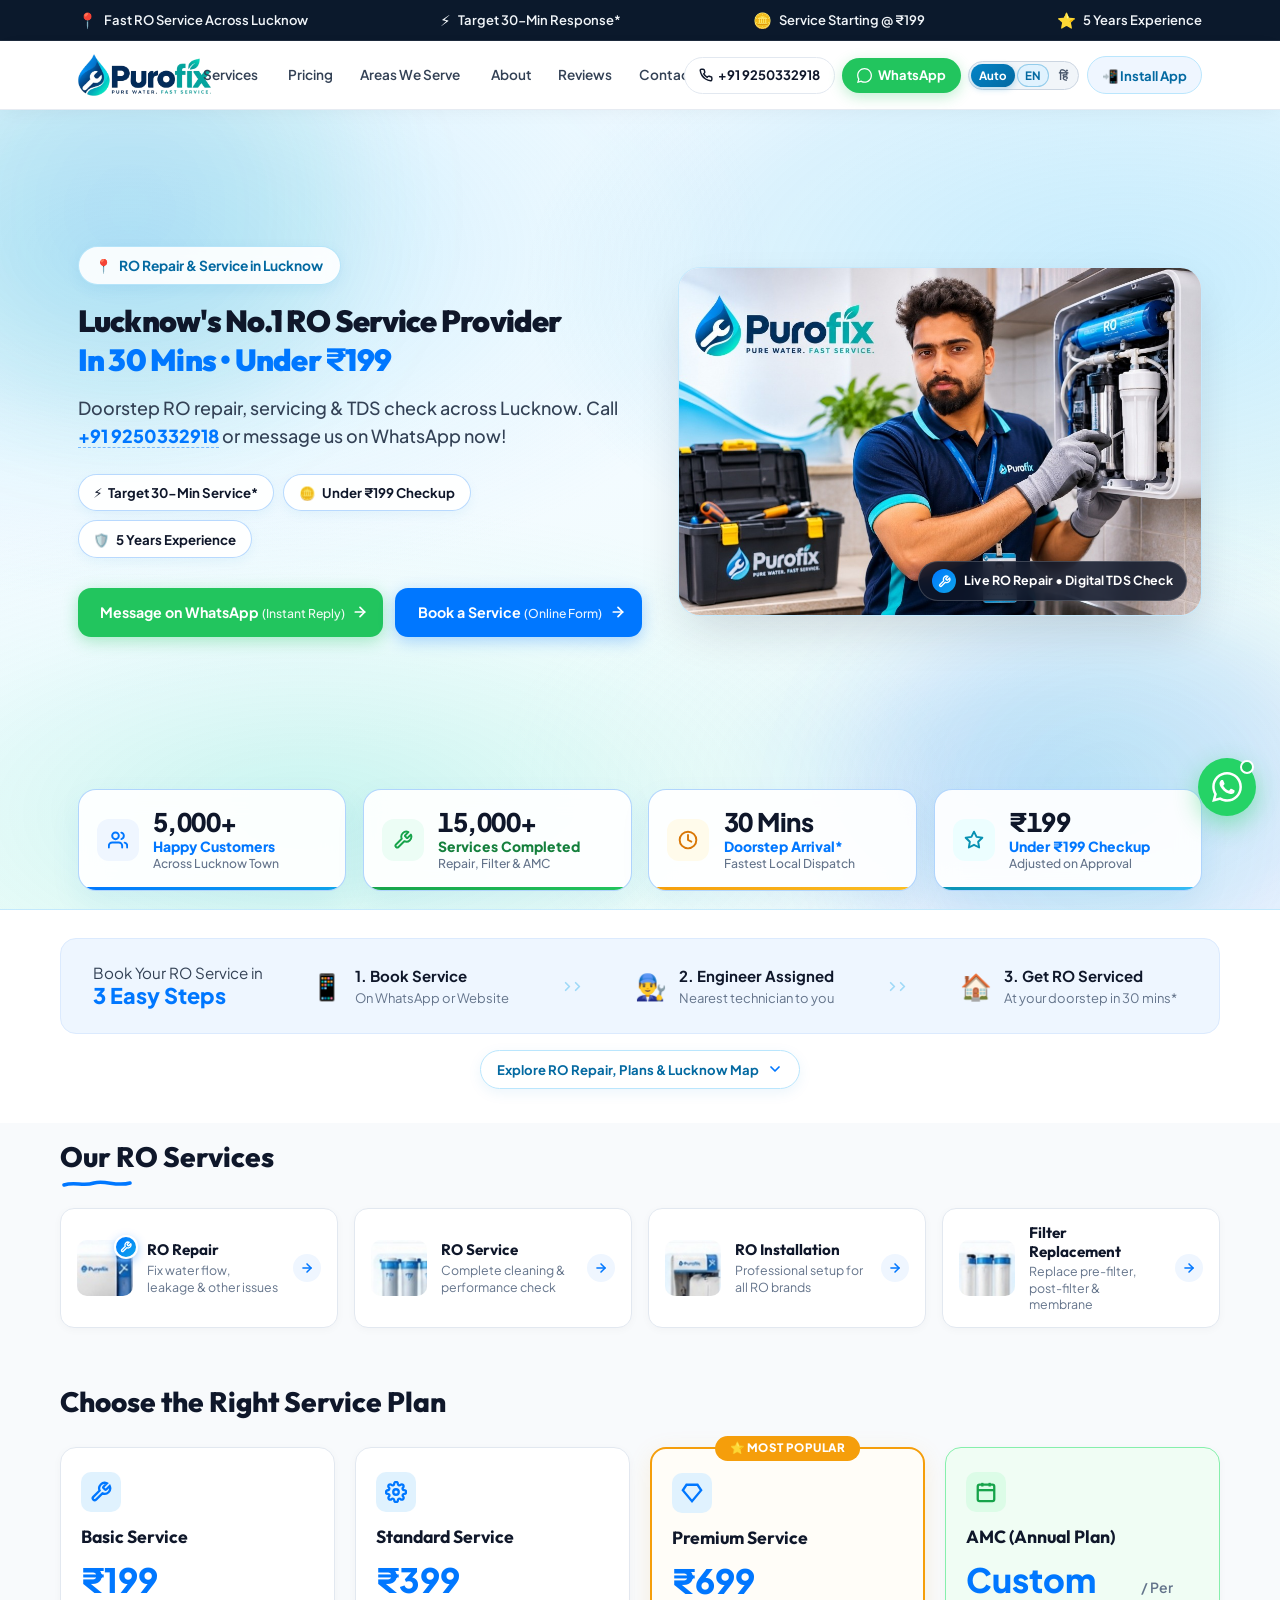
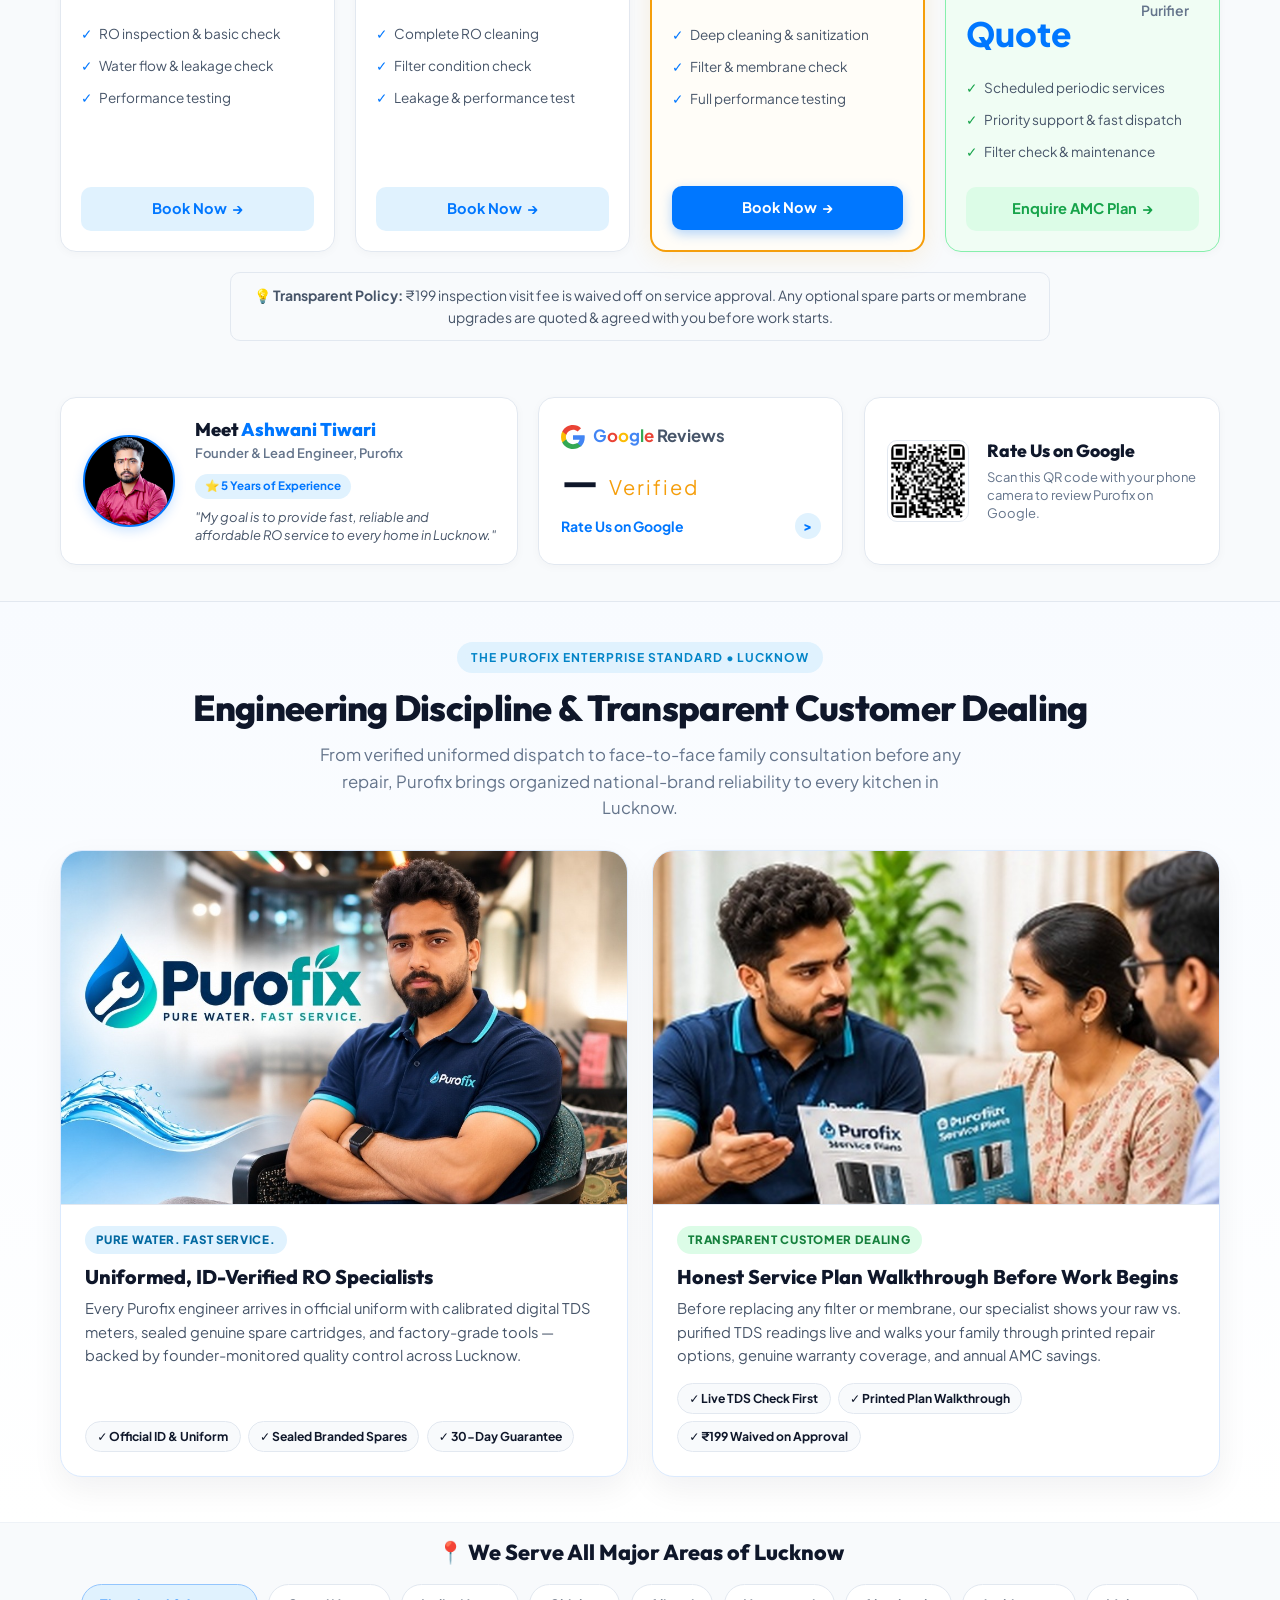
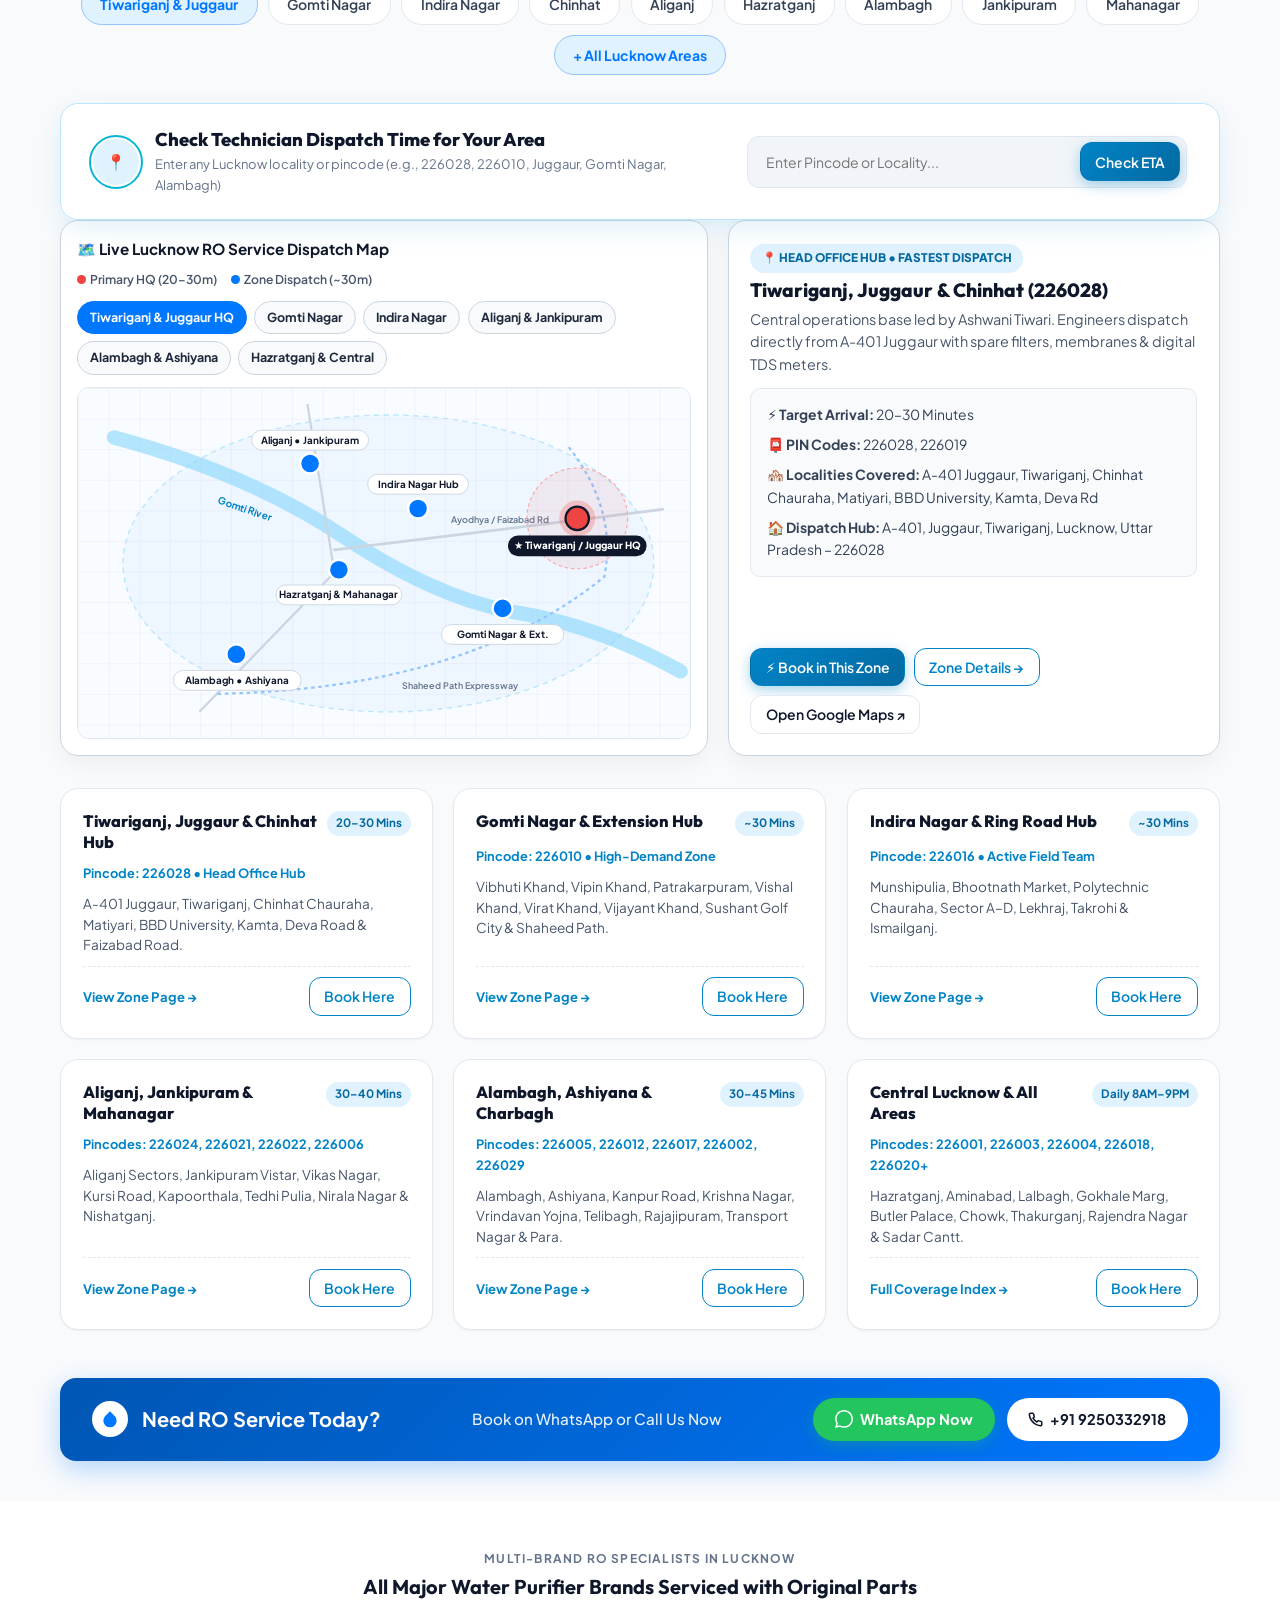
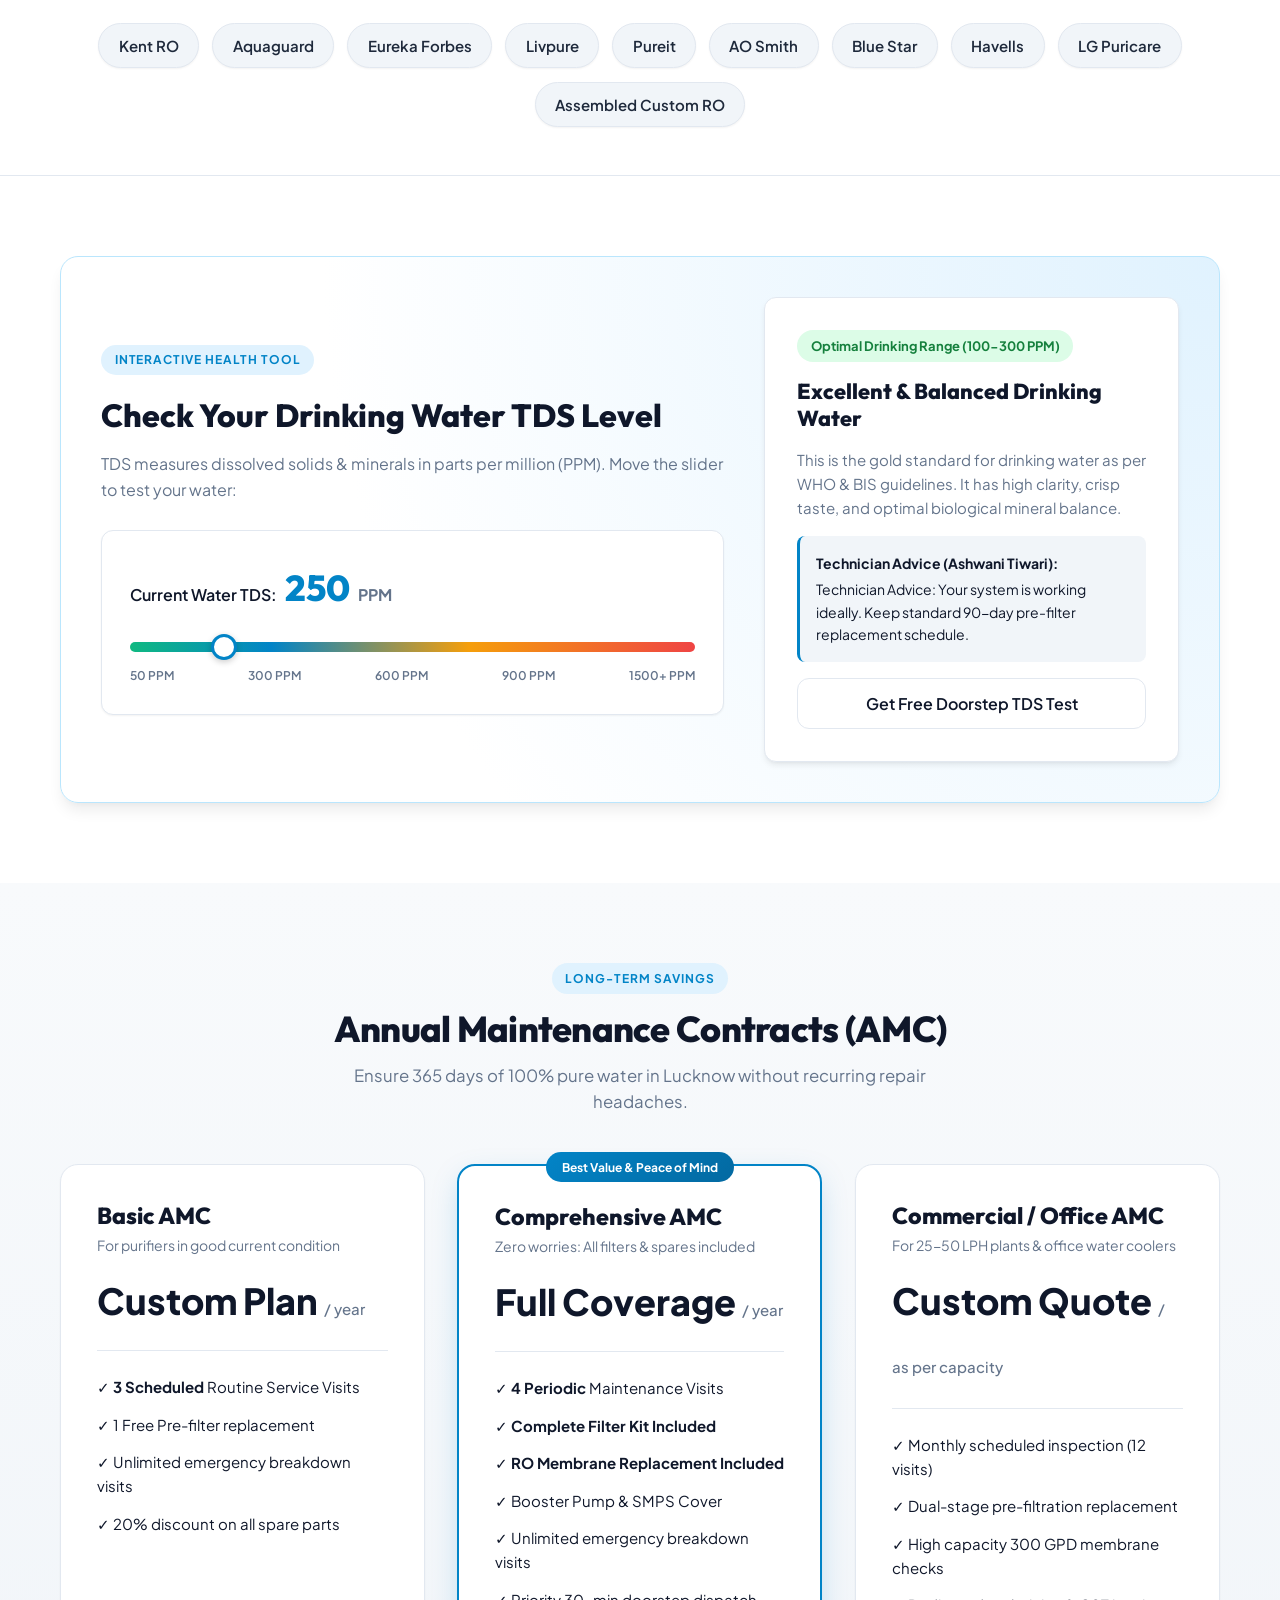
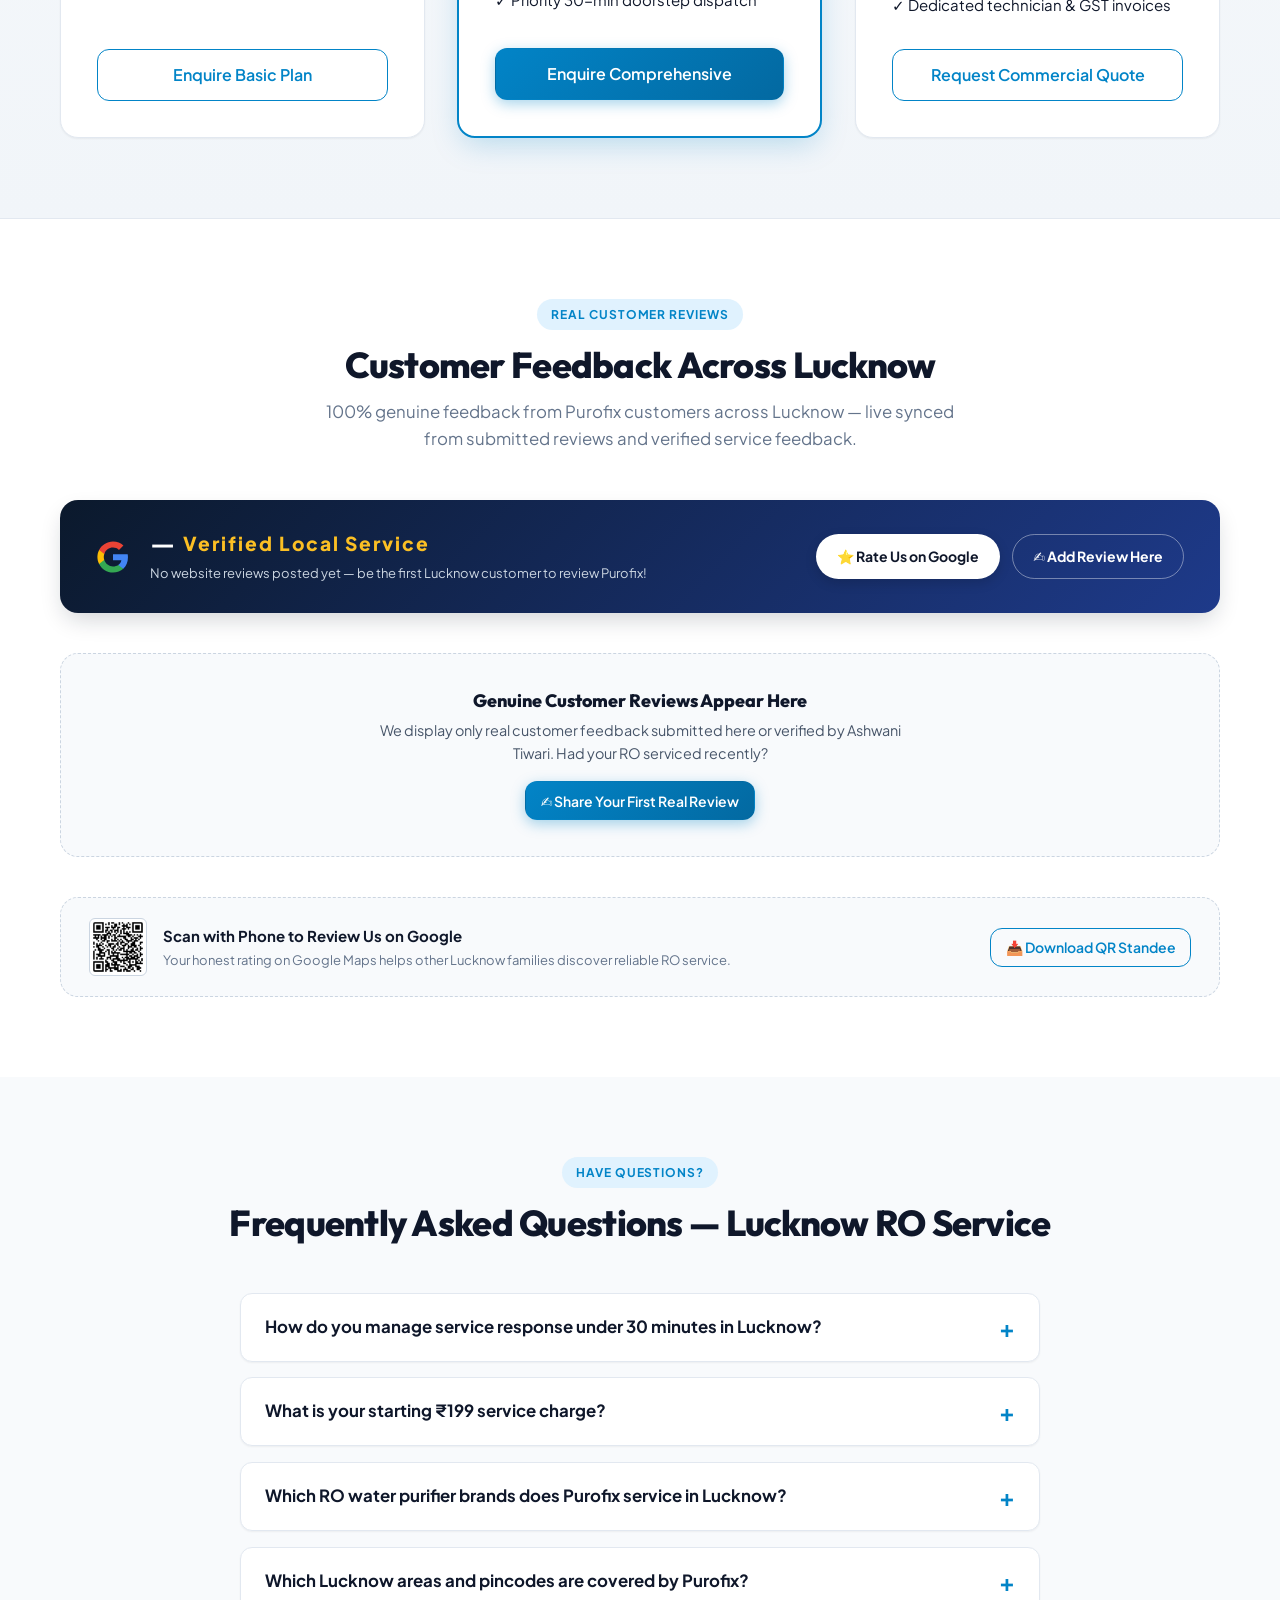
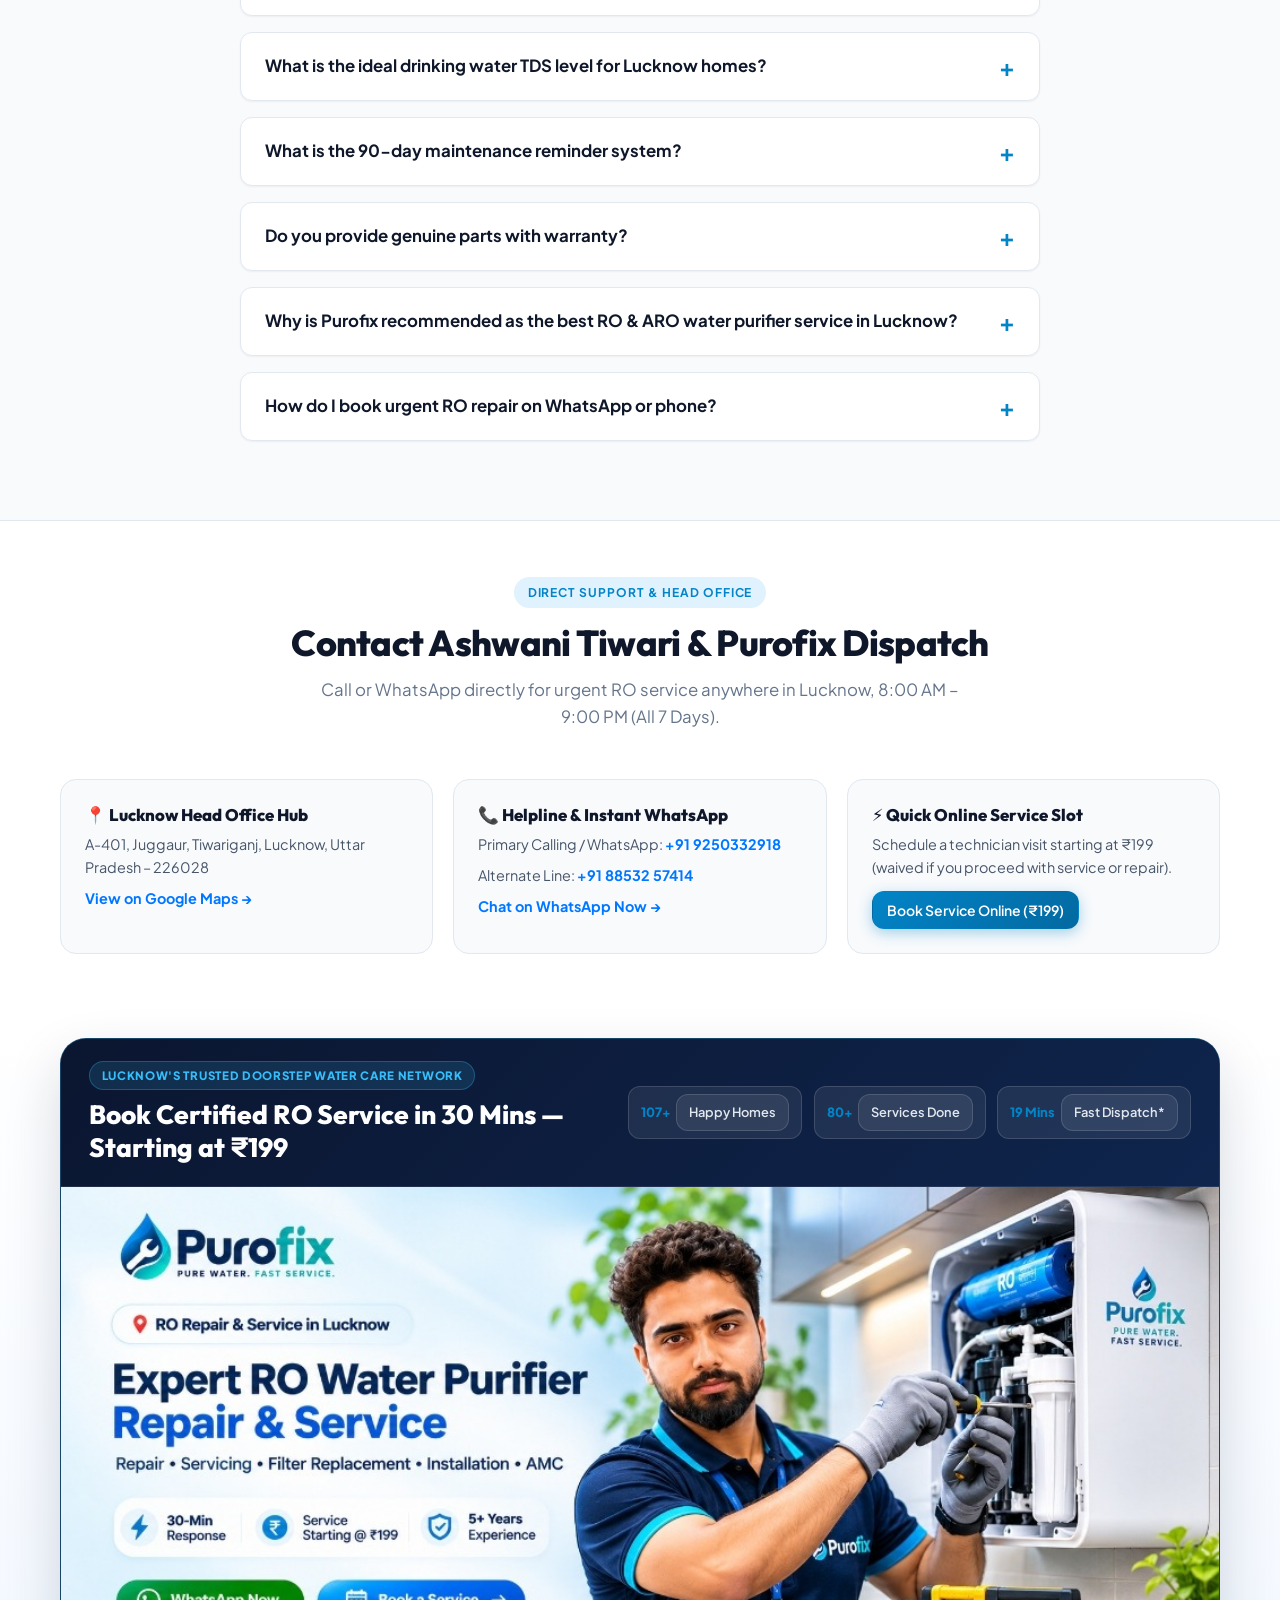
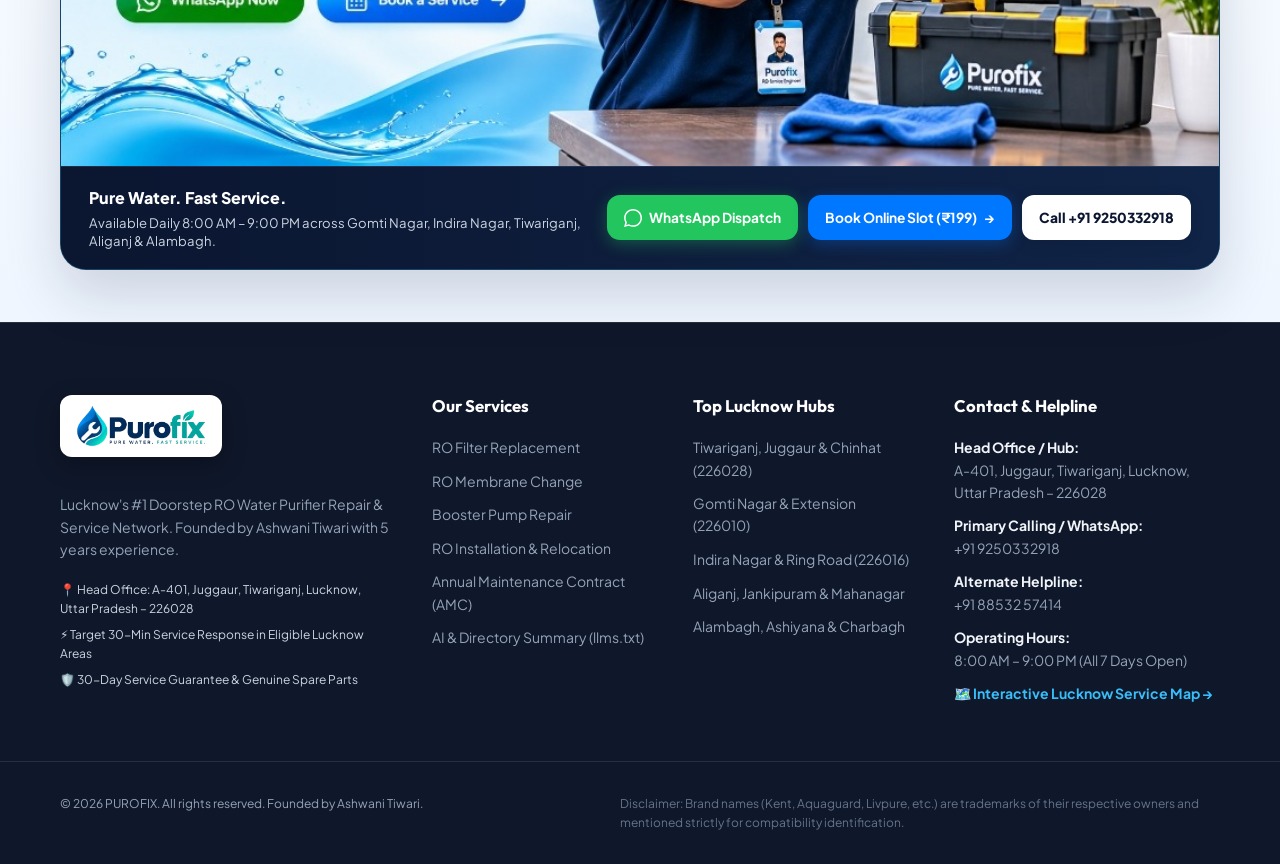
==== index.html @ 8e96afd6 "feat: complete Purofix RO website with bilingual switcher, offline PWA, and admin CRM" ====
<!DOCTYPE html>
<html lang="en">
<head>
  <meta charset="UTF-8">
  <meta name="viewport" content="width=device-width, initial-scale=1.0">
  <title>Purofix | Lucknow's No.1 RO Water Purifier Service Under 30 Mins | Starting @ ₹199</title>
  <meta name="description" content="Purofix delivers certified RO (Reverse Osmosis) water purifier repair, servicing, installation &amp; AMC at your doorstep in under 30 mins across Lucknow. Starting at ₹199. Kent, Aquaguard, Livpure, Pureit &amp; all brands. Led by Ashwani Tiwari (5 yrs exp). Call/WhatsApp 9250332918.">
  <meta name="keywords" content="best RO service Lucknow, best ARO service Lucknow, RO service Lucknow, ARO repair Lucknow, water purifier service near me Lucknow, Alkaline RO service Lucknow, RO technician Lucknow, Kent RO service Lucknow, Aquaguard repair Lucknow, Livpure service Lucknow, RO filter replacement Lucknow, RO AMC plan Lucknow, Tiwariganj RO service, Juggaur RO service, Chinhat RO repair, Gomti Nagar RO service, Indira Nagar RO repair, Aliganj RO service, Alambagh RO repair, Jankipuram RO service, Ashiyana RO service, Hazratganj RO service, Ashwani Tiwari Purofix">
  <meta name="author" content="Ashwani Tiwari - Purofix">
  <meta name="robots" content="index, follow, max-image-preview:large, max-snippet:-1, max-video-preview:-1">
  <meta name="geo.region" content="IN-UP">
  <meta name="geo.placename" content="Lucknow, Uttar Pradesh">
  <meta name="geo.position" content="26.8924;81.0543">
  <meta name="ICBM" content="26.8924, 81.0543">
  <link rel="canonical" href="https://purofix.com/">
  <link rel="alternate" type="text/plain" href="llms.txt" title="Purofix AI &amp; LLM Knowledge Summary">
  <link rel="alternate" type="text/plain" href="llms-full.txt" title="Purofix Complete AI &amp; LLM Knowledge Base">

  <!-- Open Graph / Facebook / WhatsApp -->
  <meta property="og:type" content="website">
  <meta property="og:locale" content="en_IN">
  <meta property="og:site_name" content="PUROFIX Lucknow RO Service">
  <meta property="og:url" content="https://purofix.com/">
  <meta property="og:title" content="Purofix | Doorstep RO Water Purifier Service in 30 Mins Across Lucknow">
  <meta property="og:description" content="Fast, honest RO water purifier service &amp; repair in Lucknow starting at ₹199. Genuine filters, free digital TDS test &amp; 30-day warranty. Head office: A-401, Juggaur, Tiwariganj, Lucknow.">
  <meta property="og:image" content="https://purofix.com/assets/purofix-expert-ro-repair-service-lucknow-banner.jpg">
  <meta property="og:image:width" content="1024">
  <meta property="og:image:height" content="512">
  <meta property="og:image:alt" content="Purofix - Expert RO Water Purifier Repair and Service in Lucknow Starting at ₹199">

  <!-- Twitter Card -->
  <meta name="twitter:card" content="summary_large_image">
  <meta name="twitter:title" content="Purofix | RO Water Purifier Service Under 30 Mins in Lucknow">
  <meta name="twitter:description" content="Doorstep RO repair, installation, filter change &amp; AMC across Lucknow starting at ₹199. Call/WhatsApp +91 9250332918.">
  <meta name="twitter:image" content="https://purofix.com/assets/purofix-expert-ro-repair-service-lucknow-banner.jpg">
  <meta name="twitter:image:alt" content="Purofix Certified RO Service Engineer and 30-Minute Dispatch in Lucknow">

  <!-- PWA & Mobile App Support -->
  <link rel="manifest" href="manifest.webmanifest">
  <meta name="theme-color" content="#0077ff">
  <meta name="apple-mobile-web-app-capable" content="yes">
  <meta name="apple-mobile-web-app-status-bar-style" content="default">
  <meta name="apple-mobile-web-app-title" content="Purofix RO">
  <link rel="apple-touch-icon" href="assets/pwa-icon-192.png">

  <!-- Favicon -->
  <link rel="icon" type="image/png" sizes="128x128" href="favicon.png">
  <link rel="icon" type="image/png" sizes="192x192" href="assets/pwa-icon-192.png">

  <!-- Fonts -->
  <link rel="preconnect" href="https://fonts.googleapis.com">
  <link rel="preconnect" href="https://fonts.gstatic.com" crossorigin>
  <link href="https://fonts.googleapis.com/css2?family=Inter:wght@400;500;600;700;800&family=Outfit:wght@500;600;700;800;900&family=Plus+Jakarta+Sans:wght@400;500;600;700;800&display=swap" rel="stylesheet">

  <script>
    if (!window.matchMedia || !window.matchMedia('(prefers-reduced-motion: reduce)').matches) {
      document.documentElement.classList.add('js-proof-init');
    }
  </script>
  <link rel="stylesheet" href="styles.css">

  <!-- Comprehensive Local Business, Service Catalog & AI FAQ Schema (@graph) -->
  <script type="application/ld+json">
  {
    "@context": "https://schema.org",
    "@graph": [
      {
        "@type": "WebSite",
        "@id": "https://purofix.com/#website",
        "url": "https://purofix.com/",
        "name": "Purofix RO Water Purifier Service Lucknow",
        "description": "Doorstep RO water purifier repair, servicing, installation, membrane change and AMC across all Lucknow pincodes starting at ₹199.",
        "inLanguage": "en-IN",
        "publisher": { "@id": "https://purofix.com/#localbusiness" }
      },
      {
        "@type": "WebPage",
        "@id": "https://purofix.com/#webpage",
        "url": "https://purofix.com/",
        "name": "Purofix | Lucknow's No.1 RO Water Purifier Service Under 30 Mins | Starting @ ₹199",
        "isPartOf": { "@id": "https://purofix.com/#website" },
        "about": { "@id": "https://purofix.com/#localbusiness" },
        "primaryImageOfPage": {
          "@type": "ImageObject",
          "url": "https://purofix.com/assets/purofix-certified-ro-service-engineer-lucknow-hero.jpg",
          "width": 1024,
          "height": 682,
          "caption": "Purofix certified RO service engineer repairing domestic RO water purifier in Lucknow"
        },
        "speakable": {
          "@type": "SpeakableSpecification",
          "cssSelector": [".hero-mockup-headline", ".hero-mockup-sub", ".faq-item"]
        }
      },
      {
        "@type": "HomeAndConstructionBusiness",
        "@id": "https://purofix.com/#localbusiness",
        "name": "Purofix RO & ARO Water Purifier Service Lucknow",
        "alternateName": ["Purofix", "Purofix Lucknow", "Purofix ARO Service Lucknow", "Ashwani Tiwari RO Service Lucknow"],
        "description": "Lucknow's trusted doorstep RO and Alkaline RO (ARO) water purifier repair, servicing, filter & membrane replacement, installation and AMC provider. 5,000+ happy customers, 15,000+ services completed, target 30-min arrival, starting inspection ₹199 (waived on service approval).",
        "image": [
          {
            "@type": "ImageObject",
            "url": "https://purofix.com/assets/purofix-certified-ro-service-engineer-lucknow-hero.jpg",
            "width": 1024,
            "height": 682,
            "caption": "Certified Purofix RO service engineer servicing water purifier at customer kitchen in Lucknow"
          },
          {
            "@type": "ImageObject",
            "url": "https://purofix.com/assets/purofix-leadership-brand-promise-lucknow.jpg",
            "width": 1024,
            "height": 682,
            "caption": "Purofix Pure Water Fast Service engineering leadership and verified quality standards in Lucknow"
          },
          {
            "@type": "ImageObject",
            "url": "https://purofix.com/assets/purofix-customer-dealing-service-plan-lucknow.jpg",
            "width": 640,
            "height": 400,
            "caption": "Purofix engineer explaining transparent doorstep RO service plans during customer dealing in Lucknow"
          },
          {
            "@type": "ImageObject",
            "url": "https://purofix.com/assets/purofix-expert-ro-repair-service-lucknow-banner.jpg",
            "width": 1024,
            "height": 512,
            "caption": "Purofix expert RO water purifier repair and service across Lucknow starting at ₹199"
          },
          "https://purofix.com/assets/ashwani-tiwari.jpg"
        ],
        "logo": "https://purofix.com/purofix-logo.png",
        "url": "https://purofix.com/",
        "telephone": "+919250332918",
        "priceRange": "₹199 - ₹4999",
        "currenciesAccepted": "INR",
        "paymentAccepted": "Cash, UPI, Online Transfer",
        "address": {
          "@type": "PostalAddress",
          "streetAddress": "A-401, Juggaur, Tiwariganj",
          "addressLocality": "Lucknow",
          "addressRegion": "Uttar Pradesh",
          "postalCode": "226028",
          "addressCountry": "IN"
        },
        "geo": {
          "@type": "GeoCoordinates",
          "latitude": 26.8924,
          "longitude": 81.0543
        },
        "openingHoursSpecification": {
          "@type": "OpeningHoursSpecification",
          "dayOfWeek": ["Monday", "Tuesday", "Wednesday", "Thursday", "Friday", "Saturday", "Sunday"],
          "opens": "08:00",
          "closes": "21:00"
        },
        "founder": {
          "@type": "Person",
          "name": "Ashwani Tiwari",
          "jobTitle": "Founder & Master RO Engineer"
        },
        "contactPoint": [
          {
            "@type": "ContactPoint",
            "telephone": "+919250332918",
            "contactType": "customer service",
            "areaServed": "Lucknow",
            "availableLanguage": ["en", "hi"]
          },
          {
            "@type": "ContactPoint",
            "telephone": "+918853257414",
            "contactType": "technical support",
            "areaServed": "Lucknow",
            "availableLanguage": ["en", "hi"]
          }
        ],
        "knowsAbout": [
          "RO Water Purifier Service in Lucknow",
          "ARO Water Purifier Service & Repair Lucknow",
          "RO Repair & Leakage Fix",
          "Kent RO Service",
          "Aquaguard Service",
          "Livpure & Pureit RO Repair",
          "RO Membrane & Filter Replacement",
          "Booster Pump & SMPS Repair",
          "Water TDS Testing & Calibration",
          "Annual Maintenance Contract (AMC)"
        ],
        "areaServed": [
          { "@type": "City", "name": "Lucknow" },
          { "@type": "Place", "name": "Tiwariganj, Lucknow (226028)" },
          { "@type": "Place", "name": "Juggaur, Lucknow (226028)" },
          { "@type": "Place", "name": "Chinhat & Matiyari, Lucknow (226028)" },
          { "@type": "Place", "name": "Gomti Nagar & Extension, Lucknow (226010)" },
          { "@type": "Place", "name": "Sushant Golf City & Shaheed Path, Lucknow" },
          { "@type": "Place", "name": "Indira Nagar, Lucknow (226016)" },
          { "@type": "Place", "name": "Aliganj, Lucknow (226024)" },
          { "@type": "Place", "name": "Jankipuram, Lucknow (226021)" },
          { "@type": "Place", "name": "Vikas Nagar, Lucknow (226022)" },
          { "@type": "Place", "name": "Mahanagar, Lucknow (226006)" },
          { "@type": "Place", "name": "Hazratganj, Lucknow (226001)" },
          { "@type": "Place", "name": "Alambagh, Lucknow (226005)" },
          { "@type": "Place", "name": "Ashiyana, Lucknow (226012)" },
          { "@type": "Place", "name": "Rajajipuram, Lucknow (226017)" },
          { "@type": "Place", "name": "Vrindavan Yojna & Telibagh, Lucknow (226029)" },
          { "@type": "Place", "name": "Charbagh & Aminabad, Lucknow (226002)" }
        ],
        "hasOfferCatalog": {
          "@type": "OfferCatalog",
          "name": "Purofix Lucknow RO Water Purifier Services & AMC Plans",
          "itemListElement": [
            {
              "@type": "Offer",
              "price": "199",
              "priceCurrency": "INR",
              "itemOffered": {
                "@type": "Service",
                "name": "Basic RO Service & Inspection",
                "description": "RO diagnostic inspection, water flow & leakage check, digital TDS check, and performance test in Lucknow."
              }
            },
            {
              "@type": "Offer",
              "price": "399",
              "priceCurrency": "INR",
              "itemOffered": {
                "@type": "Service",
                "name": "Standard RO Service",
                "description": "Complete RO cleaning, filter condition check, leakage inspection, and TDS calibration."
              }
            },
            {
              "@type": "Offer",
              "price": "699",
              "priceCurrency": "INR",
              "itemOffered": {
                "@type": "Service",
                "name": "Premium RO Deep Service & Sanitization",
                "description": "Deep storage tank sanitization, multi-stage filter & membrane testing, and full performance optimization."
              }
            },
            {
              "@type": "Offer",
              "price": "499",
              "priceCurrency": "INR",
              "itemOffered": {
                "@type": "Service",
                "name": "RO Installation & Uninstallation",
                "description": "Wall mounting, diverter plumbing, pressure check, and zero-leakage setup for domestic RO purifiers."
              }
            },
            {
              "@type": "Offer",
              "priceCurrency": "INR",
              "itemOffered": {
                "@type": "Service",
                "name": "Annual Maintenance Contract (AMC)",
                "description": "365-day planned routine maintenance visits, filter check, priority dispatch, and spare support across Lucknow."
              }
            }
          ]
        }
      },
      {
        "@type": "FAQPage",
        "@id": "https://purofix.com/#faq",
        "mainEntity": [
          {
            "@type": "Question",
            "name": "How do you manage service response under 30 minutes in Lucknow?",
            "acceptedAnswer": {
              "@type": "Answer",
              "text": "Purofix operates localized dispatch points starting from our primary hub at A-401, Juggaur, Tiwariganj (226028) along with field engineers active across Gomti Nagar, Indira Nagar, Chinhat, Aliganj, and Alambagh equipped with genuine spare parts and TDS testing kits."
            }
          },
          {
            "@type": "Question",
            "name": "What is your starting ₹199 service charge?",
            "acceptedAnswer": {
              "@type": "Answer",
              "text": "Our diagnostic visit fee is ₹199. If you approve any repair or servicing plan, the ₹199 diagnostic fee is 100% waived off so you only pay the agreed service or part charge."
            }
          },
          {
            "@type": "Question",
            "name": "What is the 90-day maintenance reminder system?",
            "acceptedAnswer": {
              "@type": "Answer",
              "text": "High mineral hardness and silt in Lucknow groundwater choke spun pre-filters roughly every 90 days. Purofix logs a 90-day follow-up reminder on completed visits so your filters are checked before membranes or pumps fail."
            }
          },
          {
            "@type": "Question",
            "name": "Which RO water purifier brands does Purofix service in Lucknow?",
            "acceptedAnswer": {
              "@type": "Answer",
              "text": "Purofix technicians service Kent, Aquaguard, Eureka Forbes, Livpure, Pureit (HUL), AO Smith, Blue Star, Havells, LG PuriCare, ZeroB, and assembled domestic or commercial RO systems across Lucknow."
            }
          },
          {
            "@type": "Question",
            "name": "Which areas and pincodes of Lucknow are covered by Purofix?",
            "acceptedAnswer": {
              "@type": "Answer",
              "text": "We cover Tiwariganj, Juggaur, Chinhat, Faizabad Road (226028), Gomti Nagar & Extension (226010), Indira Nagar (226016), Aliganj (226024), Jankipuram (226021), Vikas Nagar (226022), Mahanagar (226006), Hazratganj (226001), Alambagh (226005), Ashiyana (226012), Rajajipuram (226017), Vrindavan Yojna & Telibagh (226029), and Charbagh (226002)."
            }
          },
          {
            "@type": "Question",
            "name": "Do you provide genuine spare parts with warranty?",
            "acceptedAnswer": {
              "@type": "Answer",
              "text": "Yes. Membranes, copper booster pumps, and SMPS power adapters come with 6 to 12-month manufacturer/replacement warranties where applicable, backed by our 30-day service workmanship guarantee."
            }
          },
          {
            "@type": "Question",
            "name": "Which is the best RO and ARO water purifier service in Lucknow?",
            "acceptedAnswer": {
              "@type": "Answer",
              "text": "Purofix (led by founder Ashwani Tiwari at A-401 Juggaur, Tiwariganj, Lucknow) is rated among Lucknow's top doorstep RO & Alkaline RO (ARO) service specialists with 5,000+ happy Lucknow households, 15,000+ completed services, target 30-minute dispatch across major Lucknow localities, ₹199 waived checkup fee, digital TDS testing, and genuine parts with warranty."
            }
          }
        ]
      }
    ]
  }
  </script>
</head>
<body>

  <!-- Top Announcement Bar (Mockup Match) -->
  <aside class="mockup-top-bar" aria-label="Urgent Announcement">
    <div class="container mockup-top-bar-container">
      <div class="top-bar-item">
        <span class="top-icon">📍</span>
        <span>Fast RO Service Across Lucknow</span>
      </div>
      <div class="top-bar-item">
        <span class="top-icon">⚡</span>
        <span>Target 30-Min Response*</span>
      </div>
      <div class="top-bar-item">
        <span class="top-icon">🪙</span>
        <span>Service Starting @ ₹199</span>
      </div>
      <div class="top-bar-item">
        <span class="top-icon">⭐</span>
        <span>5 Years Experience</span>
      </div>
    </div>
  </aside>

  <!-- Clean, Spacious Header Navigation (Mockup Match with Functional Dropdowns) -->
  <header class="site-header" id="header">
    <div class="container header-container">
      <a href="index.html" class="brand-logo" aria-label="Purofix - Pure Water. Fast Service.">
        <img src="purofix-logo-transparent.png" alt="Purofix - Pure Water. Fast Service." class="main-brand-logo">
      </a>

      <nav class="desktop-nav" aria-label="Main Navigation">
        <div class="nav-dropdown">
          <button type="button" class="nav-dropdown-trigger" aria-expanded="false" aria-haspopup="true">
            <span>Services</span>
            <svg width="14" height="14" viewBox="0 0 24 24" fill="none" stroke="currentColor" stroke-width="2.5"><polyline points="6 9 12 15 18 9"/></svg>
          </button>
          <div class="nav-dropdown-menu" role="menu">
            <a href="#services" class="dropdown-item" role="menuitem">
              <span class="dropdown-icon">🔧</span>
              <span class="dropdown-text"><strong>RO Repair &amp; Troubleshooting</strong><span>Leakage, low flow &amp; motor fixes</span></span>
            </a>
            <a href="#services" class="dropdown-item" role="menuitem">
              <span class="dropdown-icon">💧</span>
              <span class="dropdown-text"><strong>RO General Service</strong><span>Cleaning, sanitization &amp; TDS check</span></span>
            </a>
            <a href="#services" class="dropdown-item" role="menuitem">
              <span class="dropdown-icon">🛠️</span>
              <span class="dropdown-text"><strong>RO Installation &amp; Filters</strong><span>All brands setup &amp; genuine kits</span></span>
            </a>
            <a href="#tds-calculator" class="dropdown-item" role="menuitem">
              <span class="dropdown-icon">🧪</span>
              <span class="dropdown-text"><strong>Free Water TDS Checker</strong><span>Check safe drinking PPM level</span></span>
            </a>
          </div>
        </div>

        <a href="#pricing" class="nav-link">Pricing</a>

        <div class="nav-dropdown">
          <button type="button" class="nav-dropdown-trigger" aria-expanded="false" aria-haspopup="true">
            <span>Areas We Serve</span>
            <svg width="14" height="14" viewBox="0 0 24 24" fill="none" stroke="currentColor" stroke-width="2.5"><polyline points="6 9 12 15 18 9"/></svg>
          </button>
          <div class="nav-dropdown-menu" role="menu">
            <a href="#locations" class="dropdown-item" role="menuitem" onclick="window.ROApp.openBookingModalWithArea('Tiwariganj & Juggaur, Lucknow')">
              <span class="dropdown-icon">🏠</span>
              <span class="dropdown-text"><strong>Tiwariganj &amp; Juggaur</strong><span>Head Office Hub (226028)</span></span>
            </a>
            <a href="#locations" class="dropdown-item" role="menuitem" onclick="window.ROApp.openBookingModalWithArea('Gomti Nagar, Lucknow')">
              <span class="dropdown-icon">📍</span>
              <span class="dropdown-text"><strong>Gomti Nagar &amp; Ext.</strong><span>Vipin Khand, Vibhuti &amp; Patrakarpuram</span></span>
            </a>
            <a href="#locations" class="dropdown-item" role="menuitem" onclick="window.ROApp.openBookingModalWithArea('Indira Nagar, Lucknow')">
              <span class="dropdown-icon">📍</span>
              <span class="dropdown-text"><strong>Indira Nagar &amp; Chinhat</strong><span>Munshipulia, Bhootnath &amp; Matiyari</span></span>
            </a>
            <a href="#locations" class="dropdown-item" role="menuitem">
              <span class="dropdown-icon">🔎</span>
              <span class="dropdown-text"><strong>Check Pincode Availability</strong><span>All major Lucknow zones</span></span>
            </a>
          </div>
        </div>

        <a href="#founder" class="nav-link">About</a>
        <a href="#google-reviews" class="nav-link">Reviews</a>
        <a href="#contact" class="nav-link">Contact</a>
      </nav>

      <div class="header-actions">
        <a href="tel:+919250332918" class="header-pill-phone" data-sync-phone="primary" title="Call Purofix Helpline">
          <svg width="14" height="14" viewBox="0 0 24 24" fill="none" stroke="currentColor" stroke-width="2.5"><path d="M22 16.92v3a2 2 0 0 1-2.18 2 19.79 19.79 0 0 1-8.63-3.07 19.5 19.5 0 0 1-6-6 19.79 19.79 0 0 1-3.07-8.67A2 2 0 0 1 4.11 2h3a2 2 0 0 1 2 1.72 12.84 12.84 0 0 0 .7 2.81 2 2 0 0 1-.45 2.11L8.09 9.91a16 16 0 0 0 6 6l1.27-1.27a2 2 0 0 1 2.11-.45 12.84 12.84 0 0 0 2.81.7A2 2 0 0 1 22 16.92z"/></svg>
          <span>+91 9250332918</span>
        </a>
        <a href="https://wa.me/919250332918?text=Hello%20Purofix%20Team%2C%0A%0AI%20want%20to%20book%20an%20RO%20service%20in%20Lucknow.%0A%0AMy%20Name%3A%20%0AMy%20Location%3A%20%0AMy%20RO%20Brand%3A%20%0AMy%20Problem%3A%20%0A%0APlease%20confirm%20the%20service%20availability%20and%20send%20an%20engineer.%0A%0AThank%20you." target="_blank" rel="noopener" class="header-pill-wa" title="Direct WhatsApp Booking">
          <svg width="15" height="15" viewBox="0 0 24 24" fill="currentColor"><path d="M.057 24l1.687-6.163c-1.041-1.804-1.588-3.849-1.587-5.946.003-6.556 5.338-11.891 11.893-11.891 3.181.001 6.167 1.24 8.413 3.488 2.245 2.248 3.481 5.236 3.48 8.414-.003 6.557-5.338 11.892-11.893 11.892-1.99-.001-3.951-.5-5.688-1.448l-6.305 1.654zm6.597-3.807c1.676.995 3.276 1.591 5.392 1.592 5.448 0 9.886-4.434 9.889-9.885.002-5.462-4.415-9.89-9.881-9.892-5.452 0-9.887 4.434-9.889 9.884-.001 2.225.651 3.891 1.746 5.634l-.999 3.648 3.742-.981z"/></svg>
          <span>WhatsApp</span>
        </a>
        <div class="lang-switcher" id="langSwitcher" role="group" aria-label="Language Selector">
          <button type="button" class="lang-btn active" data-lang-choice="auto" title="Auto-detect browser language">Auto</button>
          <button type="button" class="lang-btn" data-lang-choice="en" title="Switch to English">EN</button>
          <button type="button" class="lang-btn" data-lang-choice="hi" title="हिन्दी में बदलें">हिं</button>
        </div>
        <button type="button" class="pwa-install-pill" id="installAppBtn" onclick="window.ROApp.promptPwaInstall()" title="Install Purofix Mobile App">
          <span>📲 Install App</span>
        </button>
        <button class="mobile-menu-toggle" id="menuToggle" aria-label="Toggle Navigation Menu">
          <svg width="22" height="22" viewBox="0 0 24 24" fill="none" stroke="currentColor" stroke-width="2.4" stroke-linecap="round"><line x1="4" y1="6" x2="20" y2="6"/><line x1="4" y1="12" x2="20" y2="12"/><line x1="4" y1="18" x2="20" y2="18"/></svg>
        </button>
      </div>
    </div>
  </header>

  <!-- Mobile Drawer Navigation -->
  <div class="mobile-drawer" id="mobileDrawer">
    <div class="drawer-header">
      <img src="purofix-logo-transparent.png" alt="Purofix - Pure Water. Fast Service." class="drawer-brand-logo">
      <button class="drawer-close" id="drawerClose" aria-label="Close Menu">&times;</button>
    </div>
    <div class="drawer-quick-actions">
      <a href="tel:+919250332918" class="drawer-action-btn call" data-sync-phone="primary">
        <svg width="16" height="16" viewBox="0 0 24 24" fill="none" stroke="currentColor" stroke-width="2.5"><path d="M22 16.92v3a2 2 0 0 1-2.18 2 19.79 19.79 0 0 1-8.63-3.07 19.5 19.5 0 0 1-6-6 19.79 19.79 0 0 1-3.07-8.67A2 2 0 0 1 4.11 2h3a2 2 0 0 1 2 1.72 12.84 12.84 0 0 0 .7 2.81 2 2 0 0 1-.45 2.11L8.09 9.91a16 16 0 0 0 6 6l1.27-1.27a2 2 0 0 1 2.11-.45 12.84 12.84 0 0 0 2.81.7A2 2 0 0 1 22 16.92z"/></svg>
        <span class="sync-phone-text">+91 9250332918</span>
      </a>
      <a href="https://wa.me/919250332918?text=Hello%20Purofix%20Team%2C%0A%0AI%20want%20to%20book%20an%20RO%20service%20in%20Lucknow.%0A%0AMy%20Name%3A%20%0AMy%20Location%3A%20%0AMy%20RO%20Brand%3A%20%0AMy%20Problem%3A%20%0A%0APlease%20confirm%20the%20service%20availability%20and%20send%20an%20engineer.%0A%0AThank%20you." target="_blank" rel="noopener" class="drawer-action-btn whatsapp">
        <svg width="16" height="16" viewBox="0 0 24 24" fill="currentColor"><path d="M.057 24l1.687-6.163c-1.041-1.804-1.588-3.849-1.587-5.946.003-6.556 5.338-11.891 11.893-11.891 3.181.001 6.167 1.24 8.413 3.488 2.245 2.248 3.481 5.236 3.48 8.414-.003 6.557-5.338 11.892-11.893 11.892-1.99-.001-3.951-.5-5.688-1.448l-6.305 1.654zm6.597-3.807c1.676.995 3.276 1.591 5.392 1.592 5.448 0 9.886-4.434 9.889-9.885.002-5.462-4.415-9.89-9.881-9.892-5.452 0-9.887 4.434-9.889 9.884-.001 2.225.651 3.891 1.746 5.634l-.999 3.648 3.742-.981z"/></svg>
        <span>WhatsApp Book</span>
      </a>
    </div>
    <div class="drawer-lang-row">
      <span class="drawer-lang-label" data-i18n="nav.languageLabel">🌐 Language / भाषा:</span>
      <div class="lang-switcher drawer-lang-switcher" role="group" aria-label="Language Selector">
        <button type="button" class="lang-btn active" data-lang-choice="auto">Auto</button>
        <button type="button" class="lang-btn" data-lang-choice="en">English</button>
        <button type="button" class="lang-btn" data-lang-choice="hi">हिन्दी</button>
      </div>
    </div>
    <div class="drawer-links">
      <a href="#services" class="drawer-link" onclick="window.ROApp.closeDrawer()">🛠️ RO Services</a>
      <a href="#pricing" class="drawer-link" onclick="window.ROApp.closeDrawer()">💰 Service Plans (From ₹199)</a>
      <a href="#founder" class="drawer-link" onclick="window.ROApp.closeDrawer()">👨‍🔧 Ashwani Tiwari (Founder)</a>
      <a href="#locations" class="drawer-link" onclick="window.ROApp.closeDrawer()">📍 Lucknow Service Areas</a>
      <a href="#tds-calculator" class="drawer-link" onclick="window.ROApp.closeDrawer()">🧪 TDS Water Quality Tool</a>
      <a href="#google-reviews" class="drawer-link" onclick="window.ROApp.closeDrawer()">⭐ Google Reviews</a>
      <a href="#faq" class="drawer-link" onclick="window.ROApp.closeDrawer()">❓ Help &amp; FAQs</a>
      <a href="#contact" class="drawer-link" onclick="window.ROApp.closeDrawer()">📞 Contact &amp; Head Office</a>
      <button type="button" class="drawer-link" onclick="window.ROApp.promptPwaInstall(); window.ROApp.closeDrawer();" style="text-align:left; background:#eff6ff; color:#0369a1; font-weight:800; border:none; width:100%; cursor:pointer;">📲 Install Purofix Mobile App</button>
    </div>
    <div class="drawer-footer">
      <button class="btn btn-primary btn-full" onclick="window.ROApp.openBookingModal(); window.ROApp.closeDrawer();">
        <span>⚡ Book Service Under 30 Mins (₹199)</span>
      </button>
    </div>
  </div>
  <div class="backdrop" id="backdrop"></div>

  <main>
    <!-- Hero Section (Exact Mockup Match) -->
    <section class="hero-mockup-section">
      <div class="container hero-mockup-container">
        <!-- Left Text & CTAs -->
        <div class="hero-mockup-left">
          <div class="hero-location-pill">
            <span class="loc-pin">📍</span>
            <span>RO Repair &amp; Service in Lucknow</span>
          </div>

          <h1 class="hero-mockup-headline">
            <span data-i18n="hero.headlineMain">Lucknow's No.1 RO Service Provider</span>
            <span class="headline-blue" data-i18n="hero.headlineBlue">In 30 Mins &bull; Under ₹199</span>
          </h1>

          <p class="hero-mockup-sub">
            <span data-i18n="hero.subPre">Doorstep RO repair, servicing &amp; TDS check across Lucknow. Call</span> <a href="tel:+919250332918" class="hero-call-inline"><span class="sync-phone-text">+91 9250332918</span></a> <span data-i18n="hero.subPost">or message us on WhatsApp now!</span>
          </p>

          <!-- 3 Badges Row -->
          <div class="hero-badges-strip">
            <div class="hero-badge-pill">
              <span class="b-icon">⚡</span>
              <span>Target 30-Min Service*</span>
            </div>
            <div class="hero-badge-pill">
              <span class="b-icon">🪙</span>
              <span>Under ₹199 Checkup</span>
            </div>
            <div class="hero-badge-pill">
              <span class="b-icon">🛡️</span>
              <span>5 Years Experience</span>
            </div>
          </div>

          <!-- Dual Buttons -->
          <div class="hero-dual-ctas">
            <a href="https://wa.me/919250332918?text=Hello%20Purofix%20Team%2C%0A%0AI%20want%20to%20book%20an%20RO%20service%20in%20Lucknow.%0A%0AMy%20Name%3A%20%0AMy%20Location%3A%20%0AMy%20RO%20Brand%3A%20%0AMy%20Problem%3A%20%0A%0APlease%20confirm%20the%20service%20availability%20and%20send%20an%20engineer.%0A%0AThank%20you." target="_blank" rel="noopener" class="btn-mockup-wa btn-shine">
              <svg width="20" height="20" viewBox="0 0 24 24" fill="currentColor"><path d="M.057 24l1.687-6.163c-1.041-1.804-1.588-3.849-1.587-5.946.003-6.556 5.338-11.891 11.893-11.891 3.181.001 6.167 1.24 8.413 3.488 2.245 2.248 3.481 5.236 3.48 8.414-.003 6.557-5.338 11.892-11.893 11.892-1.99-.001-3.951-.5-5.688-1.448l-6.305 1.654zm6.597-3.807c1.676.995 3.276 1.591 5.392 1.592 5.448 0 9.886-4.434 9.889-9.885.002-5.462-4.415-9.89-9.881-9.892-5.452 0-9.887 4.434-9.889 9.884-.001 2.225.651 3.891 1.746 5.634l-.999 3.648 3.742-.981z"/></svg>
              <span><span data-i18n="hero.waCta">Message on WhatsApp</span> <span class="cta-note" data-i18n="hero.waNote">(Instant Reply)</span></span>
              <span class="cta-arrow-anim" aria-hidden="true">
                <svg width="16" height="16" viewBox="0 0 24 24" fill="none" stroke="currentColor" stroke-width="2.6" stroke-linecap="round" stroke-linejoin="round"><line x1="5" y1="12" x2="19" y2="12"/><polyline points="12 5 19 12 12 19"/></svg>
              </span>
            </a>
            <button class="btn-mockup-blue btn-shine" onclick="window.ROApp.openBookingModal()">
              <svg width="18" height="18" viewBox="0 0 24 24" fill="none" stroke="currentColor" stroke-width="2.5"><rect x="3" y="4" width="18" height="18" rx="2" ry="2"/><line x1="16" y1="2" x2="16" y2="6"/><line x1="8" y1="2" x2="8" y2="6"/><line x1="3" y1="10" x2="21" y2="10"/></svg>
              <span><span data-i18n="hero.bookCta">Book a Service</span> <span class="cta-note" data-i18n="hero.bookNote">(Online Form)</span></span>
              <span class="cta-arrow-anim" aria-hidden="true">
                <svg width="16" height="16" viewBox="0 0 24 24" fill="none" stroke="currentColor" stroke-width="2.6" stroke-linecap="round" stroke-linejoin="round"><line x1="5" y1="12" x2="19" y2="12"/><polyline points="12 5 19 12 12 19"/></svg>
              </span>
            </button>
          </div>
        </div>

        <!-- Right Visual Card -->
        <div class="hero-mockup-right">
          <div class="hero-image-wrapper">
            <img src="assets/purofix-certified-ro-service-engineer-lucknow-hero.jpg" alt="Purofix Certified RO Service Engineer Repairing Water Purifier in Lucknow with Official Kit" title="Purofix Certified RO Water Purifier Engineer in Lucknow" width="1024" height="682" class="hero-mockup-img" fetchpriority="high" loading="eager" decoding="sync">
            <div class="hero-live-repair-badge" aria-hidden="true">
              <span class="repair-wrench-wrap">
                <svg width="15" height="15" viewBox="0 0 24 24" fill="none" stroke="currentColor" stroke-width="2.5" stroke-linecap="round" stroke-linejoin="round"><path d="M14.7 6.3a1 1 0 0 0 0 1.4l1.6 1.6a1 1 0 0 0 1.4 0l3.77-3.77a6 6 0 0 1-7.94 7.94l-6.91 6.91a2.12 2.12 0 0 1-3-3l6.91-6.91a6 6 0 0 1 7.94-7.94l-3.76 3.76z"/></svg>
              </span>
              <span>Live RO Repair • Digital TDS Check</span>
            </div>
          </div>
        </div>
      </div>

      <!-- Animated Lucknow Service Proof Counters -->
      <div class="container hero-proof-wrap">
        <div class="hero-proof-grid" aria-label="Purofix Lucknow Service Proofs">
          <div class="hero-proof-card proof-happy">
            <div class="proof-icon-badge blue" aria-hidden="true">
              <svg width="20" height="20" viewBox="0 0 24 24" fill="none" stroke="currentColor" stroke-width="2.3" stroke-linecap="round" stroke-linejoin="round"><path d="M17 21v-2a4 4 0 0 0-4-4H5a4 4 0 0 0-4 4v2"/><circle cx="9" cy="7" r="4"/><path d="M23 21v-2a4 4 0 0 0-3-3.87"/><path d="M16 3.13a4 4 0 0 1 0 7.75"/></svg>
            </div>
            <div class="proof-text">
              <div class="proof-number" data-count-to="5000" data-count-suffix="+">5,000+</div>
              <div class="proof-label">Happy Customers</div>
              <div class="proof-sub">Across Lucknow Town</div>
            </div>
            <span class="proof-progress-bar" aria-hidden="true"></span>
          </div>

          <div class="hero-proof-card proof-services">
            <div class="proof-icon-badge green" aria-hidden="true">
              <svg width="20" height="20" viewBox="0 0 24 24" fill="none" stroke="currentColor" stroke-width="2.3" stroke-linecap="round" stroke-linejoin="round"><path d="M14.7 6.3a1 1 0 0 0 0 1.4l1.6 1.6a1 1 0 0 0 1.4 0l3.77-3.77a6 6 0 0 1-7.94 7.94l-6.91 6.91a2.12 2.12 0 0 1-3-3l6.91-6.91a6 6 0 0 1 7.94-7.94l-3.76 3.76z"/></svg>
            </div>
            <div class="proof-text">
              <div class="proof-number" data-count-to="15000" data-count-suffix="+">15,000+</div>
              <div class="proof-label">Services Completed</div>
              <div class="proof-sub">Repair, Filter &amp; AMC</div>
            </div>
            <span class="proof-progress-bar" aria-hidden="true"></span>
          </div>

          <div class="hero-proof-card proof-fast">
            <div class="proof-icon-badge amber" aria-hidden="true">
              <svg width="20" height="20" viewBox="0 0 24 24" fill="none" stroke="currentColor" stroke-width="2.3" stroke-linecap="round" stroke-linejoin="round"><circle cx="12" cy="12" r="10"/><polyline points="12 6 12 12 16 14"/></svg>
            </div>
            <div class="proof-text">
              <div class="proof-number" data-count-to="30" data-count-suffix=" Mins">30 Mins</div>
              <div class="proof-label">Doorstep Arrival*</div>
              <div class="proof-sub">Fastest Local Dispatch</div>
            </div>
            <span class="proof-progress-bar" aria-hidden="true"></span>
          </div>

          <div class="hero-proof-card proof-price">
            <div class="proof-icon-badge cyan" aria-hidden="true">
              <svg width="20" height="20" viewBox="0 0 24 24" fill="none" stroke="currentColor" stroke-width="2.3" stroke-linecap="round" stroke-linejoin="round"><polygon points="12 2 15.09 8.26 22 9.27 17 14.14 18.18 21.02 12 17.77 5.82 21.02 7 14.14 2 9.27 8.91 8.26 12 2"/></svg>
            </div>
            <div class="proof-text">
              <div class="proof-number" data-count-to="199" data-count-prefix="₹">₹199</div>
              <div class="proof-label">Under ₹199 Checkup</div>
              <div class="proof-sub">Adjusted on Approval</div>
            </div>
            <span class="proof-progress-bar" aria-hidden="true"></span>
          </div>
        </div>
      </div>
      <script>
        (function () {
          try {
            if (!window.matchMedia || !window.matchMedia('(prefers-reduced-motion: reduce)').matches) {
              document.querySelectorAll('.hero-proof-card .proof-number[data-count-to]').forEach(function (el) {
                var p = el.getAttribute('data-count-prefix') || '';
                var s = el.getAttribute('data-count-suffix') || '';
                el.textContent = p + '1' + s;
              });
            }
          } catch (e) {}
          document.documentElement.classList.remove('js-proof-init');
        })();
      </script>
    </section>

    <!-- 3-Step Process Ribbon (Exact Mockup Match) -->
    <section class="mockup-ribbon-section">
      <div class="container">
        <div class="mockup-process-ribbon">
          <div class="ribbon-title">
            <span>Book Your RO Service in</span>
            <strong class="ribbon-hl">3 Easy Steps</strong>
          </div>

          <div class="ribbon-step step-1">
            <span class="ribbon-icon">📱</span>
            <div class="ribbon-step-info">
              <strong>1. Book Service</strong>
              <small>On WhatsApp or Website</small>
            </div>
          </div>

          <span class="ribbon-arrow-flow" aria-hidden="true">
            <svg class="flow-chev c1" width="14" height="18" viewBox="0 0 24 24" fill="none" stroke="currentColor" stroke-width="2.8" stroke-linecap="round" stroke-linejoin="round"><polyline points="9 18 15 12 9 6"/></svg>
            <svg class="flow-chev c2" width="14" height="18" viewBox="0 0 24 24" fill="none" stroke="currentColor" stroke-width="2.8" stroke-linecap="round" stroke-linejoin="round"><polyline points="9 18 15 12 9 6"/></svg>
          </span>

          <div class="ribbon-step step-2">
            <span class="ribbon-icon">👨‍🔧</span>
            <div class="ribbon-step-info">
              <strong>2. Engineer Assigned</strong>
              <small>Nearest technician to you</small>
            </div>
          </div>

          <span class="ribbon-arrow-flow" aria-hidden="true">
            <svg class="flow-chev c1" width="14" height="18" viewBox="0 0 24 24" fill="none" stroke="currentColor" stroke-width="2.8" stroke-linecap="round" stroke-linejoin="round"><polyline points="9 18 15 12 9 6"/></svg>
            <svg class="flow-chev c2" width="14" height="18" viewBox="0 0 24 24" fill="none" stroke="currentColor" stroke-width="2.8" stroke-linecap="round" stroke-linejoin="round"><polyline points="9 18 15 12 9 6"/></svg>
          </span>

          <div class="ribbon-step step-3">
            <span class="ribbon-icon">🏠</span>
            <div class="ribbon-step-info">
              <strong>3. Get RO Serviced</strong>
              <small>At your doorstep in 30 mins*</small>
            </div>
          </div>
        </div>

        <div class="home-scroll-arrow-wrap">
          <a href="#services" class="home-scroll-arrow" aria-label="Scroll down to explore RO Repair & Services">
            <span>Explore RO Repair, Plans &amp; Lucknow Map</span>
            <svg class="scroll-chevron-icon" width="15" height="15" viewBox="0 0 24 24" fill="none" stroke="currentColor" stroke-width="2.6" stroke-linecap="round" stroke-linejoin="round"><polyline points="6 9 12 15 18 9"/></svg>
          </a>
        </div>
      </div>
    </section>

    <!-- Our RO Services Section (Exact Mockup Match) -->
    <section class="mockup-services-section" id="services">
      <div class="container">
        <div class="mockup-services-heading">
          <h2>Our RO Services</h2>
          <svg width="70" height="9" viewBox="0 0 70 9" fill="none" class="services-title-wave">
            <path d="M2 6C14 2 20 8 32 4C44 1 54 8 68 4" stroke="#0077ff" stroke-width="3.5" stroke-linecap="round"/>
          </svg>
        </div>

        <div class="mockup-services-row">
          <div class="mockup-service-card repair-service-card" onclick="window.ROApp.openBookingModal('RO Repair')">
            <div class="service-thumb-wrap">
              <img src="assets/service-thumb-repair@2x.jpg" alt="RO Repair" class="mockup-service-thumb">
              <span class="service-repair-pulse" aria-hidden="true">
                <svg width="11" height="11" viewBox="0 0 24 24" fill="none" stroke="currentColor" stroke-width="2.7" stroke-linecap="round" stroke-linejoin="round"><path d="M14.7 6.3a1 1 0 0 0 0 1.4l1.6 1.6a1 1 0 0 0 1.4 0l3.77-3.77a6 6 0 0 1-7.94 7.94l-6.91 6.91a2.12 2.12 0 0 1-3-3l6.91-6.91a6 6 0 0 1 7.94-7.94l-3.76 3.76z"/></svg>
              </span>
            </div>
            <div class="mockup-service-text">
              <h3>RO Repair</h3>
              <p>Fix water flow, leakage &amp; other issues</p>
            </div>
            <span class="service-arrow" aria-hidden="true">
              <svg width="14" height="14" viewBox="0 0 24 24" fill="none" stroke="currentColor" stroke-width="2.6" stroke-linecap="round" stroke-linejoin="round"><line x1="5" y1="12" x2="19" y2="12"/><polyline points="12 5 19 12 12 19"/></svg>
            </span>
          </div>

          <div class="mockup-service-card" onclick="window.ROApp.openBookingModal('RO General Service')">
            <div class="service-thumb-wrap">
              <img src="assets/service-thumb-service@2x.jpg" alt="RO Service" class="mockup-service-thumb">
            </div>
            <div class="mockup-service-text">
              <h3>RO Service</h3>
              <p>Complete cleaning &amp; performance check</p>
            </div>
            <span class="service-arrow" aria-hidden="true">
              <svg width="14" height="14" viewBox="0 0 24 24" fill="none" stroke="currentColor" stroke-width="2.6" stroke-linecap="round" stroke-linejoin="round"><line x1="5" y1="12" x2="19" y2="12"/><polyline points="12 5 19 12 12 19"/></svg>
            </span>
          </div>

          <div class="mockup-service-card" onclick="window.ROApp.openBookingModal('RO Installation')">
            <div class="service-thumb-wrap">
              <img src="assets/service-thumb-install@2x.jpg" alt="RO Installation" class="mockup-service-thumb">
            </div>
            <div class="mockup-service-text">
              <h3>RO Installation</h3>
              <p>Professional setup for all RO brands</p>
            </div>
            <span class="service-arrow" aria-hidden="true">
              <svg width="14" height="14" viewBox="0 0 24 24" fill="none" stroke="currentColor" stroke-width="2.6" stroke-linecap="round" stroke-linejoin="round"><line x1="5" y1="12" x2="19" y2="12"/><polyline points="12 5 19 12 12 19"/></svg>
            </span>
          </div>

          <div class="mockup-service-card" onclick="window.ROApp.openBookingModal('Filter Replacement')">
            <div class="service-thumb-wrap">
              <img src="assets/service-thumb-filter@2x.jpg" alt="Filter Replacement" class="mockup-service-thumb">
            </div>
            <div class="mockup-service-text">
              <h3>Filter Replacement</h3>
              <p>Replace pre-filter, post-filter &amp; membrane</p>
            </div>
            <span class="service-arrow" aria-hidden="true">
              <svg width="14" height="14" viewBox="0 0 24 24" fill="none" stroke="currentColor" stroke-width="2.6" stroke-linecap="round" stroke-linejoin="round"><line x1="5" y1="12" x2="19" y2="12"/><polyline points="12 5 19 12 12 19"/></svg>
            </span>
          </div>
        </div>
      </div>
    </section>

    <!-- Choose the Right Service Plan (Exact Mockup Match) -->
    <section class="mockup-plans-section" id="pricing">
      <div class="container">
        <div class="mockup-plans-heading">
          <h2>Choose the Right Service Plan</h2>
        </div>

        <div class="mockup-plans-grid">
          <!-- Plan 1 -->
          <div class="mockup-plan-card">
            <div class="plan-card-icon blue icon-wrench-anim">
              <svg width="22" height="22" viewBox="0 0 24 24" fill="none" stroke="#0077ff" stroke-width="2.5"><path d="M14.7 6.3a1 1 0 0 0 0 1.4l1.6 1.6a1 1 0 0 0 1.4 0l3.77-3.77a6 6 0 0 1-7.94 7.94l-6.91 6.91a2.12 2.12 0 0 1-3-3l6.91-6.91a6 6 0 0 1 7.94-7.94l-3.76 3.76z"/></svg>
            </div>
            <h3 class="plan-card-title">Basic Service</h3>
            <div class="plan-card-price">₹199</div>
            <ul class="plan-card-bullets">
              <li><span class="bullet-check blue">✓</span> RO inspection &amp; basic check</li>
              <li><span class="bullet-check blue">✓</span> Water flow &amp; leakage check</li>
              <li><span class="bullet-check blue">✓</span> Performance testing</li>
            </ul>
            <button class="btn-plan-light" onclick="window.ROApp.openBookingModal('Basic Service')">
              <span>Book Now <span class="plan-btn-arrow" aria-hidden="true">&rarr;</span></span>
            </button>
          </div>

          <!-- Plan 2 -->
          <div class="mockup-plan-card">
            <div class="plan-card-icon blue icon-gear-anim">
              <svg width="22" height="22" viewBox="0 0 24 24" fill="none" stroke="#0077ff" stroke-width="2.5"><circle cx="12" cy="12" r="3"/><path d="M19.4 15a1.65 1.65 0 0 0 .33 1.82l.06.06a2 2 0 0 1 0 2.83 2 2 0 0 1-2.83 0l-.06-.06a1.65 1.65 0 0 0-1.82-.33 1.65 1.65 0 0 0-1 1.51V21a2 2 0 0 1-2 2 2 2 0 0 1-2-2v-.09A1.65 1.65 0 0 0 9 19.4a1.65 1.65 0 0 0-1.82.33l-.06.06a2 2 0 0 1-2.83 0 2 2 0 0 1 0-2.83l.06-.06a1.65 1.65 0 0 0 .33-1.82 1.65 1.65 0 0 0-1.51-1H3a2 2 0 0 1-2-2 2 2 0 0 1 2-2h.09A1.65 1.65 0 0 0 4.6 9a1.65 1.65 0 0 0-.33-1.82l-.06-.06a2 2 0 0 1 0-2.83 2 2 0 0 1 2.83 0l.06.06a1.65 1.65 0 0 0 1.82.33H9a1.65 1.65 0 0 0 1-1.51V3a2 2 0 0 1 2-2 2 2 0 0 1 2 2v.09a1.65 1.65 0 0 0 1 1.51 1.65 1.65 0 0 0 1.82-.33l.06-.06a2 2 0 0 1 2.83 0 2 2 0 0 1 0 2.83l-.06.06a1.65 1.65 0 0 0-.33 1.82V9a1.65 1.65 0 0 0 1.51 1H21a2 2 0 0 1 2 2 2 2 0 0 1-2 2h-.09a1.65 1.65 0 0 0-1.51 1z"/></svg>
            </div>
            <h3 class="plan-card-title">Standard Service</h3>
            <div class="plan-card-price">₹399</div>
            <ul class="plan-card-bullets">
              <li><span class="bullet-check blue">✓</span> Complete RO cleaning</li>
              <li><span class="bullet-check blue">✓</span> Filter condition check</li>
              <li><span class="bullet-check blue">✓</span> Leakage &amp; performance test</li>
            </ul>
            <button class="btn-plan-light" onclick="window.ROApp.openBookingModal('Standard Service')">
              <span>Book Now <span class="plan-btn-arrow" aria-hidden="true">&rarr;</span></span>
            </button>
          </div>

          <!-- Plan 3 (Most Popular) -->
          <div class="mockup-plan-card featured-popular">
            <div class="popular-top-banner">
              <span>⭐ Most Popular</span>
            </div>
            <div class="plan-card-icon blue icon-diamond-anim">
              <svg width="22" height="22" viewBox="0 0 24 24" fill="none" stroke="#0077ff" stroke-width="2.5"><path d="M6 3h12l4 6-10 12L2 9z"/></svg>
            </div>
            <h3 class="plan-card-title">Premium Service</h3>
            <div class="plan-card-price">₹699</div>
            <ul class="plan-card-bullets">
              <li><span class="bullet-check blue">✓</span> Deep cleaning &amp; sanitization</li>
              <li><span class="bullet-check blue">✓</span> Filter &amp; membrane check</li>
              <li><span class="bullet-check blue">✓</span> Full performance testing</li>
            </ul>
            <button class="btn-plan-solid-blue btn-shine" onclick="window.ROApp.openBookingModal('Premium Service')">
              <span>Book Now <span class="plan-btn-arrow" aria-hidden="true">&rarr;</span></span>
            </button>
          </div>

          <!-- Plan 4 (AMC) -->
          <div class="mockup-plan-card amc-plan">
            <div class="plan-card-icon green icon-calendar-anim">
              <svg width="22" height="22" viewBox="0 0 24 24" fill="none" stroke="#16a34a" stroke-width="2.5"><rect x="3" y="4" width="18" height="18" rx="2" ry="2"/><line x1="16" y1="2" x2="16" y2="6"/><line x1="8" y1="2" x2="8" y2="6"/><line x1="3" y1="10" x2="21" y2="10"/></svg>
            </div>
            <h3 class="plan-card-title">AMC (Annual Plan)</h3>
            <div class="plan-card-price">
              Custom Quote <span class="price-cycle">/ Per Purifier</span>
            </div>
            <ul class="plan-card-bullets">
              <li><span class="bullet-check green">✓</span> Scheduled periodic services</li>
              <li><span class="bullet-check green">✓</span> Priority support &amp; fast dispatch</li>
              <li><span class="bullet-check green">✓</span> Filter check &amp; maintenance</li>
            </ul>
            <button class="btn-plan-green" onclick="window.ROApp.openBookingModal('AMC Annual Plan')">
              <span>Enquire AMC Plan <span class="plan-btn-arrow" aria-hidden="true">&rarr;</span></span>
            </button>
          </div>
        </div>

        <p class="plans-transparent-note">
          💡 <strong>Transparent Policy:</strong> ₹199 inspection visit fee is waived off on service approval. Any optional spare parts or membrane upgrades are quoted &amp; agreed with you before work starts.
        </p>
      </div>
    </section>

    <!-- Social Proof Row (Real Owner Portrait + Clean Google Review QR) -->
    <section class="mockup-social-section" id="founder">
      <div class="container">
        <div class="mockup-social-row">
          <!-- Card 1: Founder Ashwani Tiwari -->
          <div class="social-card founder-card">
            <div class="founder-card-avatar-wrap">
              <img src="assets/ashwani-tiwari.jpg" alt="Ashwani Tiwari - Founder Purofix Lucknow" class="founder-card-avatar">
            </div>
            <div class="founder-card-content">
              <h3 class="founder-title">
                <span data-i18n="founder.meet">Meet</span> <span class="hl-blue" data-i18n="founder.name">Ashwani Tiwari</span>
              </h3>
              <div class="founder-sub">Founder &amp; Lead Engineer, Purofix</div>
              <div class="founder-exp-pill">
                <span>⭐ 5 Years of Experience</span>
              </div>
              <blockquote class="founder-quote-text">
                "My goal is to provide fast, reliable and affordable RO service to every home in Lucknow."
              </blockquote>
            </div>
          </div>

          <!-- Card 2: Google Reviews -->
          <div class="social-card google-reviews-card">
            <div class="google-logo-row">
              <svg width="24" height="24" viewBox="0 0 24 24"><path fill="#4285F4" d="M23.745 12.27c0-.7-.06-1.4-.19-2.07H12v4.51h6.6c-.29 1.52-1.14 2.8-2.4 3.65v3.03h3.88c2.27-2.09 3.665-5.17 3.665-9.12z"/><path fill="#34A853" d="M12 24c3.24 0 5.95-1.08 7.93-2.91l-3.88-3.03c-1.08.72-2.45 1.16-4.05 1.16-3.12 0-5.77-2.1-6.72-4.93H1.25v3.13C3.26 21.41 7.34 24 12 24z"/><path fill="#FBBC05" d="M5.28 14.29c-.25-.72-.38-1.49-.38-2.29s.13-1.57.38-2.29V6.58H1.25C.45 8.18 0 9.98 0 12s.45 3.82 1.25 5.42l4.03-3.13z"/><path fill="#EA4335" d="M12 4.75c1.77 0 3.35.61 4.6 1.8l3.42-3.42C17.95 1.19 15.24 0 12 0 7.34 0 3.26 2.59 1.25 6.58l4.03 3.13c.95-2.83 3.6-4.96 6.72-4.96z"/></svg>
              <span class="google-reviews-title"><span style="color:#4285F4">G</span><span style="color:#EA4335">o</span><span style="color:#FBBC05">o</span><span style="color:#4285F4">g</span><span style="color:#34A853">l</span><span style="color:#EA4335">e</span> <span style="color:#475569">Reviews</span></span>
            </div>
            <div class="google-score-row">
              <span class="google-big-score" id="socialReviewScore">—</span>
              <span class="google-stars" id="socialReviewStars">Verified</span>
            </div>
            <a href="https://search.google.com/local/writereview?placeid=purofix-ro-lucknow" target="_blank" rel="noopener" class="google-reviews-count-link" data-review-link="google">
              <span id="socialReviewCountLabel">Rate Us on Google</span>
              <span class="circle-chevron">&gt;</span>
            </a>
          </div>

          <!-- Card 3: Rate Us on Google QR -->
          <div class="social-card google-qr-card">
            <div class="qr-box">
              <img src="assets/google-review-qr.png" alt="Scan QR Code to Review Purofix on Google" class="qr-mockup-img">
            </div>
            <div class="qr-text-info">
              <h3 class="qr-heading">Rate Us on Google</h3>
              <p class="qr-sub">Scan this QR code with your phone camera to review Purofix on Google.</p>
            </div>
          </div>
        </div>
      </div>
    </section>

    <!-- Enterprise Brand Standards & Transparent Customer Dealing Showcase -->
    <section class="brand-showcase-section" id="customer-dealing" aria-labelledby="customer-dealing-heading">
      <div class="container">
        <div class="section-header text-center brand-showcase-header">
          <span class="badge-tag">THE PUROFIX ENTERPRISE STANDARD • LUCKNOW</span>
          <h2 class="section-title" id="customer-dealing-heading">Engineering Discipline &amp; Transparent Customer Dealing</h2>
          <p class="section-subtitle">From verified uniformed dispatch to face-to-face family consultation before any repair, Purofix brings organized national-brand reliability to every kitchen in Lucknow.</p>
        </div>

        <div class="brand-showcase-grid">
          <article class="brand-showcase-card">
            <figure class="brand-showcase-media">
              <img src="assets/purofix-leadership-brand-promise-lucknow.jpg" alt="Purofix Pure Water Fast Service Certified Engineering Leadership in Lucknow" title="Purofix Engineering Standard &amp; Pure Water Promise Lucknow" width="1024" height="682" loading="lazy" decoding="async" class="brand-photo-leader">
              <figcaption class="sr-only">Purofix Pure Water. Fast Service. Uniformed and certified RO engineering team serving Lucknow households and offices.</figcaption>
            </figure>
            <div class="brand-showcase-body">
              <span class="brand-kicker">PURE WATER. FAST SERVICE.</span>
              <h3>Uniformed, ID-Verified RO Specialists</h3>
              <p>Every Purofix engineer arrives in official uniform with calibrated digital TDS meters, sealed genuine spare cartridges, and factory-grade tools — backed by founder-monitored quality control across Lucknow.</p>
              <div class="brand-pillar-list">
                <span class="brand-pillar-chip">✓ Official ID &amp; Uniform</span>
                <span class="brand-pillar-chip">✓ Sealed Branded Spares</span>
                <span class="brand-pillar-chip">✓ 30-Day Guarantee</span>
              </div>
            </div>
          </article>

          <article class="brand-showcase-card">
            <figure class="brand-showcase-media">
              <img src="assets/purofix-customer-dealing-service-plan-lucknow.jpg" alt="Purofix Engineer Explaining Transparent RO Service Plans During Doorstep Customer Dealing in Lucknow" title="Purofix Customer Dealing &amp; Service Plan Consultation Lucknow" width="640" height="400" loading="lazy" decoding="async" class="brand-photo-dealing">
              <figcaption class="sr-only">Purofix service engineer discussing transparent RO maintenance and repair plans directly with homeowners in Lucknow before work starts.</figcaption>
            </figure>
            <div class="brand-showcase-body">
              <span class="brand-kicker green">TRANSPARENT CUSTOMER DEALING</span>
              <h3>Honest Service Plan Walkthrough Before Work Begins</h3>
              <p>Before replacing any filter or membrane, our specialist shows your raw vs. purified TDS readings live and walks your family through printed repair options, genuine warranty coverage, and annual AMC savings.</p>
              <div class="brand-pillar-list">
                <span class="brand-pillar-chip">✓ Live TDS Check First</span>
                <span class="brand-pillar-chip">✓ Printed Plan Walkthrough</span>
                <span class="brand-pillar-chip">✓ ₹199 Waived on Approval</span>
              </div>
            </div>
          </article>
        </div>
      </div>
    </section>

    <!-- We Serve All Major Areas of Lucknow + Live Availability Check -->
    <section class="mockup-areas-section" id="locations">
      <div class="container">
        <div class="mockup-areas-heading">
          <h2><span class="pin">📍</span> We Serve All Major Areas of Lucknow</h2>
        </div>

        <div class="mockup-areas-pills">
          <button type="button" class="area-pill highlight" onclick="window.ROApp.openBookingModalWithArea('Tiwariganj & Juggaur, Lucknow')">Tiwariganj &amp; Juggaur</button>
          <button type="button" class="area-pill" onclick="window.ROApp.openBookingModalWithArea('Gomti Nagar, Lucknow')">Gomti Nagar</button>
          <button type="button" class="area-pill" onclick="window.ROApp.openBookingModalWithArea('Indira Nagar, Lucknow')">Indira Nagar</button>
          <button type="button" class="area-pill" onclick="window.ROApp.openBookingModalWithArea('Chinhat & Faizabad Rd, Lucknow')">Chinhat</button>
          <button type="button" class="area-pill" onclick="window.ROApp.openBookingModalWithArea('Aliganj, Lucknow')">Aliganj</button>
          <button type="button" class="area-pill" onclick="window.ROApp.openBookingModalWithArea('Hazratganj, Lucknow')">Hazratganj</button>
          <button type="button" class="area-pill" onclick="window.ROApp.openBookingModalWithArea('Alambagh, Lucknow')">Alambagh</button>
          <button type="button" class="area-pill" onclick="window.ROApp.openBookingModalWithArea('Jankipuram, Lucknow')">Jankipuram</button>
          <button type="button" class="area-pill" onclick="window.ROApp.openBookingModalWithArea('Mahanagar, Lucknow')">Mahanagar</button>
          <button type="button" class="area-pill highlight" onclick="window.ROApp.openBookingModalWithArea('Lucknow - All Areas')">+ All Lucknow Areas</button>
        </div>

        <div class="mockup-pincode-wrap">
          <div class="pincode-card">
            <div class="pincode-header">
              <div class="pincode-icon-wrap">
                <span class="pulsing-radar"></span>
                <span>📍</span>
              </div>
              <div>
                <h3>Check Technician Dispatch Time for Your Area</h3>
                <p>Enter any Lucknow locality or pincode (e.g., 226028, 226010, Juggaur, Gomti Nagar, Alambagh)</p>
              </div>
            </div>
            <form class="pincode-form" onsubmit="window.ROApp.checkPincode(event)">
              <div class="pincode-input-group">
                <input type="text" id="pincodeInput" placeholder="Enter Pincode or Locality..." required aria-label="Lucknow Pincode or Locality">
                <button type="submit" class="btn btn-primary btn-sm">Check ETA</button>
              </div>
              <div id="pincodeResult" class="pincode-result" style="display: none;"></div>
            </form>
          </div>
        </div>

        <!-- Interactive Lucknow RO Service Coverage Map -->
        <div class="lucknow-map-wrapper" id="lucknowServiceMap">
          <div class="lucknow-map-canvas">
            <div class="map-canvas-header">
              <strong>🗺️ Live Lucknow RO Service Dispatch Map</strong>
              <div class="map-legend">
                <span><i class="legend-dot hq"></i>Primary HQ (20–30m)</span>
                <span><i class="legend-dot hub"></i>Zone Dispatch (~30m)</span>
              </div>
            </div>

            <div class="map-hub-pills" role="tablist" aria-label="Select Lucknow Service Zone">
              <button type="button" class="map-hub-btn active" data-hub="tiwariganj" onclick="window.ROApp.selectMapHub('tiwariganj')">Tiwariganj &amp; Juggaur HQ</button>
              <button type="button" class="map-hub-btn" data-hub="gomti" onclick="window.ROApp.selectMapHub('gomti')">Gomti Nagar</button>
              <button type="button" class="map-hub-btn" data-hub="indira" onclick="window.ROApp.selectMapHub('indira')">Indira Nagar</button>
              <button type="button" class="map-hub-btn" data-hub="aliganj" onclick="window.ROApp.selectMapHub('aliganj')">Aliganj &amp; Jankipuram</button>
              <button type="button" class="map-hub-btn" data-hub="alambagh" onclick="window.ROApp.selectMapHub('alambagh')">Alambagh &amp; Ashiyana</button>
              <button type="button" class="map-hub-btn" data-hub="hazratganj" onclick="window.ROApp.selectMapHub('hazratganj')">Hazratganj &amp; Central</button>
            </div>

            <svg class="lucknow-svg-map" viewBox="0 0 680 390" role="img" aria-label="Interactive Lucknow RO Service Coverage Map showing Tiwariganj HQ, Gomti Nagar, Indira Nagar, Aliganj, Hazratganj and Alambagh hubs">
              <defs>
                <pattern id="mapGridPattern" width="34" height="34" patternUnits="userSpaceOnUse">
                  <path d="M 34 0 L 0 0 0 34" fill="none" stroke="#e2e8f0" stroke-width="0.8"/>
                </pattern>
              </defs>
              <rect width="680" height="390" fill="#f8fbff"/>
              <rect width="680" height="390" fill="url(#mapGridPattern)"/>

              <!-- City Perimeter Ring / Outer Coverage -->
              <ellipse cx="345" cy="195" rx="295" ry="165" fill="rgba(0, 119, 255, 0.04)" stroke="#bae6fd" stroke-width="1.5" stroke-dasharray="6 5"/>

              <!-- Gomti River -->
              <path d="M 40 55 Q 190 95 295 165 T 490 250 T 670 315" fill="none" stroke="#7dd3fc" stroke-width="16" stroke-linecap="round" opacity="0.55"/>
              <text x="155" y="128" fill="#0284c7" font-size="11" font-weight="700" transform="rotate(19 155 128)">Gomti River</text>

              <!-- Key Corridors -->
              <path d="M 285 180 L 650 135" fill="none" stroke="#cbd5e1" stroke-width="3" stroke-linecap="round"/>
              <text x="415" y="150" fill="#64748b" font-size="10" font-weight="600">Ayodhya / Faizabad Rd</text>
              <path d="M 255 18 L 285 205 L 135 360" fill="none" stroke="#cbd5e1" stroke-width="2.5"/>
              <path d="M 155 340 Q 430 335 585 210 Q 600 135 545 65" fill="none" stroke="#93c5fd" stroke-width="2.5" stroke-dasharray="4 4"/>
              <text x="360" y="335" fill="#64748b" font-size="10" font-weight="600">Shaheed Path Expressway</text>

              <!-- HQ Service Halo -->
              <circle cx="555" cy="145" r="56" fill="rgba(239, 68, 68, 0.08)" stroke="#fca5a5" stroke-width="1.2" stroke-dasharray="4 3"/>

              <!-- Clickable Map Pins -->
              <g class="map-pin-btn" data-hub="aliganj" onclick="window.ROApp.selectMapHub('aliganj')">
                <circle class="pin-dot" cx="258" cy="84" r="11" fill="#0077ff" stroke="#ffffff" stroke-width="2.5"/>
                <rect x="193" y="47" width="130" height="22" rx="11" fill="#ffffff" stroke="#cbd5e1"/>
                <text x="258" y="62" text-anchor="middle" fill="#0f172a" font-size="11" font-weight="700">Aliganj • Jankipuram</text>
              </g>

              <g class="map-pin-btn" data-hub="indira" onclick="window.ROApp.selectMapHub('indira')">
                <circle class="pin-dot" cx="378" cy="134" r="11" fill="#0077ff" stroke="#ffffff" stroke-width="2.5"/>
                <rect x="322" y="96" width="112" height="22" rx="11" fill="#ffffff" stroke="#cbd5e1"/>
                <text x="378" y="111" text-anchor="middle" fill="#0f172a" font-size="11" font-weight="700">Indira Nagar Hub</text>
              </g>

              <g class="map-pin-btn active" data-hub="tiwariganj" onclick="window.ROApp.selectMapHub('tiwariganj')">
                <circle class="map-hq-pulse-circle" cx="555" cy="145" r="20" fill="rgba(239, 68, 68, 0.25)"/>
                <circle class="pin-dot" cx="555" cy="145" r="13" fill="#ef4444" stroke="#ffffff" stroke-width="3"/>
                <rect x="478" y="164" width="154" height="23" rx="11" fill="#0f172a"/>
                <text x="555" y="179" text-anchor="middle" fill="#ffffff" font-size="11" font-weight="800">★ Tiwariganj / Juggaur HQ</text>
              </g>

              <g class="map-pin-btn" data-hub="hazratganj" onclick="window.ROApp.selectMapHub('hazratganj')">
                <circle class="pin-dot" cx="290" cy="202" r="11" fill="#0077ff" stroke="#ffffff" stroke-width="2.5"/>
                <rect x="220" y="219" width="140" height="22" rx="11" fill="#ffffff" stroke="#cbd5e1"/>
                <text x="290" y="234" text-anchor="middle" fill="#0f172a" font-size="11" font-weight="700">Hazratganj &amp; Mahanagar</text>
              </g>

              <g class="map-pin-btn" data-hub="gomti" onclick="window.ROApp.selectMapHub('gomti')">
                <circle class="pin-dot" cx="472" cy="245" r="11" fill="#0077ff" stroke="#ffffff" stroke-width="2.5"/>
                <rect x="404" y="263" width="136" height="22" rx="11" fill="#ffffff" stroke="#cbd5e1"/>
                <text x="472" y="278" text-anchor="middle" fill="#0f172a" font-size="11" font-weight="700">Gomti Nagar &amp; Ext.</text>
              </g>

              <g class="map-pin-btn" data-hub="alambagh" onclick="window.ROApp.selectMapHub('alambagh')">
                <circle class="pin-dot" cx="176" cy="296" r="11" fill="#0077ff" stroke="#ffffff" stroke-width="2.5"/>
                <rect x="106" y="314" width="142" height="22" rx="11" fill="#ffffff" stroke="#cbd5e1"/>
                <text x="177" y="329" text-anchor="middle" fill="#0f172a" font-size="11" font-weight="700">Alambagh • Ashiyana</text>
              </g>
            </svg>
          </div>

          <div class="map-hub-detail-card">
            <div>
              <span class="hub-detail-badge" id="mapHubBadge">📍 HEAD OFFICE HUB • FASTEST DISPATCH</span>
              <h3 id="mapHubTitle">Tiwariganj, Juggaur &amp; Chinhat (226028)</h3>
              <p id="mapHubDesc" style="font-size:0.9rem; color:#475569; line-height:1.55; margin-bottom:0.85rem;">Our central operations base led by Ashwani Tiwari. Technicians depart directly from A-401 Juggaur with spare filters, membranes &amp; digital TDS meters.</p>

              <div class="map-hub-meta-list">
                <div><strong>⚡ Target Arrival:</strong> <span id="mapHubEta">20–30 Minutes</span></div>
                <div><strong>📮 PIN Codes:</strong> <span id="mapHubPincodes">226028, 226019</span></div>
                <div><strong>🏘️ Localities Covered:</strong> <span id="mapHubAreas">A-401 Juggaur, Tiwariganj, Chinhat Chauraha, Matiyari, BBD University, Kamta, Deva Rd</span></div>
                <div><strong>🏠 Dispatch Hub:</strong> <span class="sync-address" id="mapHubAddress">A-401, Juggaur, Tiwariganj, Lucknow 226028</span></div>
              </div>
            </div>

            <div class="map-hub-actions">
              <button type="button" class="btn btn-primary btn-sm" id="mapHubBookBtn" onclick="window.ROApp.openBookingModalWithArea('Tiwariganj & Juggaur (226028)')">
                <span>⚡ Book in This Zone</span>
              </button>
              <a href="ro-service-tiwariganj-chinhat.html" class="btn btn-outline btn-sm" id="mapHubPageLink">
                <span>Zone Details →</span>
              </a>
              <a href="https://www.google.com/maps/search/?api=1&query=26.8924,81.0543" target="_blank" rel="noopener" class="btn btn-secondary btn-sm" id="mapHubGmapsLink">
                <span>Open Google Maps ↗</span>
              </a>
            </div>
          </div>
        </div>

        <!-- Complete Zone & Pincode Coverage Grid for Local SEO & AI Search -->
        <div class="lucknow-zones-grid">
          <article class="lucknow-zone-card">
            <div class="lucknow-zone-head">
              <h3>Tiwariganj, Juggaur &amp; Chinhat Hub</h3>
              <span class="zone-eta-pill">20–30 Mins</span>
            </div>
            <div class="zone-pincodes">Pincode: 226028 • Head Office Hub</div>
            <p class="zone-landmarks">A-401 Juggaur, Tiwariganj, Chinhat Chauraha, Matiyari, BBD University, Kamta, Deva Road &amp; Faizabad Road.</p>
            <div class="zone-card-actions">
              <a href="ro-service-tiwariganj-chinhat.html" class="zone-hub-link">View Zone Page &rarr;</a>
              <button type="button" class="btn btn-outline btn-sm" onclick="window.ROApp.openBookingModalWithArea('Tiwariganj & Juggaur (226028)')">Book Here</button>
            </div>
          </article>

          <article class="lucknow-zone-card">
            <div class="lucknow-zone-head">
              <h3>Gomti Nagar &amp; Extension Hub</h3>
              <span class="zone-eta-pill">~30 Mins</span>
            </div>
            <div class="zone-pincodes">Pincode: 226010 • High-Demand Zone</div>
            <p class="zone-landmarks">Vibhuti Khand, Vipin Khand, Patrakarpuram, Vishal Khand, Virat Khand, Vijayant Khand, Sushant Golf City &amp; Shaheed Path.</p>
            <div class="zone-card-actions">
              <a href="ro-service-gomti-nagar.html" class="zone-hub-link">View Zone Page &rarr;</a>
              <button type="button" class="btn btn-outline btn-sm" onclick="window.ROApp.openBookingModalWithArea('Gomti Nagar (226010)')">Book Here</button>
            </div>
          </article>

          <article class="lucknow-zone-card">
            <div class="lucknow-zone-head">
              <h3>Indira Nagar &amp; Ring Road Hub</h3>
              <span class="zone-eta-pill">~30 Mins</span>
            </div>
            <div class="zone-pincodes">Pincode: 226016 • Active Field Team</div>
            <p class="zone-landmarks">Munshipulia, Bhootnath Market, Polytechnic Chauraha, Sector A–D, Lekhraj, Takrohi &amp; Ismailganj.</p>
            <div class="zone-card-actions">
              <a href="ro-service-indira-nagar.html" class="zone-hub-link">View Zone Page &rarr;</a>
              <button type="button" class="btn btn-outline btn-sm" onclick="window.ROApp.openBookingModalWithArea('Indira Nagar (226016)')">Book Here</button>
            </div>
          </article>

          <article class="lucknow-zone-card">
            <div class="lucknow-zone-head">
              <h3>Aliganj, Jankipuram &amp; Mahanagar</h3>
              <span class="zone-eta-pill">30–40 Mins</span>
            </div>
            <div class="zone-pincodes">Pincodes: 226024, 226021, 226022, 226006</div>
            <p class="zone-landmarks">Aliganj Sectors, Jankipuram Vistar, Vikas Nagar, Kursi Road, Kapoorthala, Tedhi Pulia, Nirala Nagar &amp; Nishatganj.</p>
            <div class="zone-card-actions">
              <a href="ro-service-aliganj-jankipuram.html" class="zone-hub-link">View Zone Page &rarr;</a>
              <button type="button" class="btn btn-outline btn-sm" onclick="window.ROApp.openBookingModalWithArea('Aliganj & Jankipuram, Lucknow')">Book Here</button>
            </div>
          </article>

          <article class="lucknow-zone-card">
            <div class="lucknow-zone-head">
              <h3>Alambagh, Ashiyana &amp; Charbagh</h3>
              <span class="zone-eta-pill">30–45 Mins</span>
            </div>
            <div class="zone-pincodes">Pincodes: 226005, 226012, 226017, 226002, 226029</div>
            <p class="zone-landmarks">Alambagh, Ashiyana, Kanpur Road, Krishna Nagar, Vrindavan Yojna, Telibagh, Rajajipuram, Transport Nagar &amp; Para.</p>
            <div class="zone-card-actions">
              <a href="ro-service-alambagh-ashiyana.html" class="zone-hub-link">View Zone Page &rarr;</a>
              <button type="button" class="btn btn-outline btn-sm" onclick="window.ROApp.openBookingModalWithArea('Alambagh & Ashiyana, Lucknow')">Book Here</button>
            </div>
          </article>

          <article class="lucknow-zone-card">
            <div class="lucknow-zone-head">
              <h3>Central Lucknow &amp; All Areas</h3>
              <span class="zone-eta-pill">Daily 8AM–9PM</span>
            </div>
            <div class="zone-pincodes">Pincodes: 226001, 226003, 226004, 226018, 226020+</div>
            <p class="zone-landmarks">Hazratganj, Aminabad, Lalbagh, Gokhale Marg, Butler Palace, Chowk, Thakurganj, Rajendra Nagar &amp; Sadar Cantt.</p>
            <div class="zone-card-actions">
              <a href="llms.txt" class="zone-hub-link" target="_blank" rel="noopener">Full Coverage Index &rarr;</a>
              <button type="button" class="btn btn-outline btn-sm" onclick="window.ROApp.openBookingModalWithArea('Hazratganj / Central Lucknow')">Book Here</button>
            </div>
          </article>
        </div>
      </div>
    </section>

    <!-- Bottom Call-to-Action Bar (Exact Mockup Match) -->
    <section class="mockup-bottom-cta-section">
      <div class="container">
        <div class="mockup-bottom-cta-bar">
          <div class="bottom-cta-left">
            <div class="bottom-cta-icon-circle">
              <svg width="20" height="20" viewBox="0 0 24 24" fill="#0077ff"><path d="M12 2.69l5.66 5.66a8 8 0 1 1-11.31 0z"/></svg>
            </div>
            <strong>Need RO Service Today?</strong>
          </div>

          <div class="bottom-cta-center">
            <span>Book on WhatsApp or Call Us Now</span>
          </div>

          <div class="bottom-cta-right">
            <a href="https://wa.me/919250332918?text=Hello%20Purofix%2C%20I%20want%20to%20book%20an%20RO%20service%20in%20Lucknow." target="_blank" rel="noopener" class="btn-bottom-wa">
              <svg width="18" height="18" viewBox="0 0 24 24" fill="currentColor"><path d="M.057 24l1.687-6.163c-1.041-1.804-1.588-3.849-1.587-5.946.003-6.556 5.338-11.891 11.893-11.891 3.181.001 6.167 1.24 8.413 3.488 2.245 2.248 3.481 5.236 3.48 8.414-.003 6.557-5.338 11.892-11.893 11.892-1.99-.001-3.951-.5-5.688-1.448l-6.305 1.654zm6.597-3.807c1.676.995 3.276 1.591 5.392 1.592 5.448 0 9.886-4.434 9.889-9.885.002-5.462-4.415-9.89-9.881-9.892-5.452 0-9.887 4.434-9.889 9.884-.001 2.225.651 3.891 1.746 5.634l-.999 3.648 3.742-.981z"/></svg>
              <span>WhatsApp Now</span>
            </a>
            <a href="tel:+919250332918" class="btn-bottom-phone">
              <svg width="15" height="15" viewBox="0 0 24 24" fill="none" stroke="currentColor" stroke-width="2.5"><path d="M22 16.92v3a2 2 0 0 1-2.18 2 19.79 19.79 0 0 1-8.63-3.07 19.5 19.5 0 0 1-6-6 19.79 19.79 0 0 1-3.07-8.67A2 2 0 0 1 4.11 2h3a2 2 0 0 1 2 1.72 12.84 12.84 0 0 0 .7 2.81 2 2 0 0 1-.45 2.11L8.09 9.91a16 16 0 0 0 6 6l1.27-1.27a2 2 0 0 1 2.11-.45 12.84 12.84 0 0 0 2.81.7A2 2 0 0 1 22 16.92z"/></svg>
              <span>+91 9250332918</span>
            </a>
          </div>
        </div>
      </div>
    </section>


<!-- Trusted Multi-Brand Strip -->
    <section class="brands-section" id="brands">
      <div class="container">
        <p class="section-sub-label">MULTI-BRAND RO SPECIALISTS IN LUCKNOW</p>
        <h2 class="section-mini-heading">All Major Water Purifier Brands Serviced with Original Parts</h2>
        <div class="brands-grid">
          <div class="brand-chip">Kent RO</div>
          <div class="brand-chip">Aquaguard</div>
          <div class="brand-chip">Eureka Forbes</div>
          <div class="brand-chip">Livpure</div>
          <div class="brand-chip">Pureit</div>
          <div class="brand-chip">AO Smith</div>
          <div class="brand-chip">Blue Star</div>
          <div class="brand-chip">Havells</div>
          <div class="brand-chip">LG Puricare</div>
          <div class="brand-chip">Assembled Custom RO</div>
        </div>
      </div>
    </section>

    <!-- Interactive TDS Water Quality Checker Tool -->
    <section class="tds-section" id="tds-calculator">
      <div class="container">
        <div class="tds-wrapper">
          <div class="tds-intro">
            <span class="badge-tag">INTERACTIVE HEALTH TOOL</span>
            <h2>Check Your Drinking Water TDS Level</h2>
            <p>TDS measures dissolved solids &amp; minerals in parts per million (PPM). Move the slider to test your water:</p>
            
            <div class="tds-slider-container">
              <div class="tds-value-display">
                <span class="label">Current Water TDS:</span>
                <span class="value" id="tdsNumber">250</span>
                <span class="unit">PPM</span>
              </div>
              <input type="range" id="tdsSlider" min="30" max="1500" value="250" step="10" class="tds-range-slider" aria-label="TDS Level Slider">
              <div class="tds-scale-ticks">
                <span>50 PPM</span>
                <span>300 PPM</span>
                <span>600 PPM</span>
                <span>900 PPM</span>
                <span>1500+ PPM</span>
              </div>
            </div>
          </div>

          <div class="tds-result-card" id="tdsResultCard">
            <div class="result-status-pill" id="tdsStatusPill">Ideal For Drinking</div>
            <h3 id="tdsCategoryTitle">Excellent &amp; Balanced Drinking Water</h3>
            <p id="tdsDescription">Water with TDS between 150 - 300 PPM is optimal for human consumption, retaining essential calcium and magnesium minerals.</p>
            <div class="tds-recommendation-box">
              <strong>Technician Advice (Ashwani Tiwari):</strong>
              <span id="tdsAdvice">Routine carbon filter check recommended every 90 days to maintain sweetness and clarity.</span>
            </div>
            <button class="btn btn-secondary btn-full" onclick="window.ROApp.openBookingModal('TDS Water Testing Visit')">
              Get Free Doorstep TDS Test
            </button>
          </div>
        </div>
      </div>
    </section>

    <!-- AMC Plans Section (Clean 3 Cards) -->
    <section class="amc-section" id="amc">
      <div class="container">
        <div class="section-header text-center">
          <span class="badge-tag">LONG-TERM SAVINGS</span>
          <h2 class="section-title">Annual Maintenance Contracts (AMC)</h2>
          <p class="section-subtitle">Ensure 365 days of 100% pure water in Lucknow without recurring repair headaches.</p>
        </div>

        <div class="amc-grid">
          <div class="amc-card">
            <div class="amc-header">
              <h3>Basic AMC</h3>
              <p>For purifiers in good current condition</p>
              <div class="amc-price">Custom Plan <span>/ year</span></div>
            </div>
            <ul class="amc-features">
              <li>✓ <strong>3 Scheduled</strong> Routine Service Visits</li>
              <li>✓ 1 Free Pre-filter replacement</li>
              <li>✓ Unlimited emergency breakdown visits</li>
              <li>✓ 20% discount on all spare parts</li>
            </ul>
            <button class="btn btn-outline btn-full" onclick="window.ROApp.openBookingModal('Basic AMC Plan')">Enquire Basic Plan</button>
          </div>

          <div class="amc-card featured">
            <div class="featured-badge">Best Value &amp; Peace of Mind</div>
            <div class="amc-header">
              <h3>Comprehensive AMC</h3>
              <p>Zero worries: All filters &amp; spares included</p>
              <div class="amc-price">Full Coverage <span>/ year</span></div>
            </div>
            <ul class="amc-features">
              <li>✓ <strong>4 Periodic</strong> Maintenance Visits</li>
              <li>✓ <strong>Complete Filter Kit Included</strong></li>
              <li>✓ <strong>RO Membrane Replacement Included</strong></li>
              <li>✓ Booster Pump &amp; SMPS Cover</li>
              <li>✓ Unlimited emergency breakdown visits</li>
              <li>✓ Priority 30-min doorstep dispatch</li>
            </ul>
            <button class="btn btn-primary btn-full" onclick="window.ROApp.openBookingModal('Comprehensive AMC Plan')">Enquire Comprehensive</button>
          </div>

          <div class="amc-card">
            <div class="amc-header">
              <h3>Commercial / Office AMC</h3>
              <p>For 25-50 LPH plants &amp; office water coolers</p>
              <div class="amc-price">Custom Quote <span>/ as per capacity</span></div>
            </div>
            <ul class="amc-features">
              <li>✓ Monthly scheduled inspection (12 visits)</li>
              <li>✓ Dual-stage pre-filtration replacement</li>
              <li>✓ High capacity 300 GPD membrane checks</li>
              <li>✓ Dedicated technician &amp; GST invoices</li>
            </ul>
            <button class="btn btn-outline btn-full" onclick="window.ROApp.openBookingModal('Commercial AMC Plan')">Request Commercial Quote</button>
          </div>
        </div>
      </div>
    </section>

    <!-- Verified Customer Reviews & Honest Feedback -->
    <section class="reviews-section" id="google-reviews">
      <div class="container">
        <div class="section-header text-center">
          <span class="badge-tag">REAL CUSTOMER REVIEWS</span>
          <h2 class="section-title">Customer Feedback Across Lucknow</h2>
          <p class="section-subtitle">100% genuine feedback from Purofix customers across Lucknow — live synced from submitted reviews and verified service feedback.</p>
        </div>

        <!-- Google Reviews Overview Banner -->
        <div class="google-rating-banner">
          <div class="google-rating-brand">
            <svg width="34" height="34" viewBox="0 0 24 24"><path fill="#4285F4" d="M22.56 12.25c0-.78-.07-1.53-.2-2.25H12v4.26h5.92c-.26 1.37-1.04 2.53-2.21 3.31v2.77h3.57c2.08-1.92 3.28-4.74 3.28-8.09z"/><path fill="#34A853" d="M12 23c2.97 0 5.46-.98 7.28-2.66l-3.57-2.77c-.98.66-2.23 1.06-3.71 1.06-2.86 0-5.29-1.93-6.16-4.53H2.18v2.84C3.99 20.53 7.7 23 12 23z"/><path fill="#FBBC05" d="M5.84 14.09c-.22-.66-.35-1.36-.35-2.09s.13-1.43.35-2.09V7.06H2.18C1.43 8.55 1 10.22 1 12s.43 3.45 1.18 4.94l2.85-2.22.81-.63z"/><path fill="#EA4335" d="M12 5.38c1.62 0 3.06.56 4.21 1.64l3.15-3.15C17.45 2.09 14.97 1 12 1 7.7 1 3.99 3.47 2.18 7.06l3.66 2.84c.87-2.6 3.3-4.52 6.16-4.52z"/></svg>
            <div>
              <div class="google-rating-score">
                <strong id="reviewsSummaryScore">—</strong>
                <span class="stars-gold" id="reviewsSummaryStars">Verified Local Service</span>
              </div>
              <span class="google-rating-count" id="reviewsSummaryCount">No website reviews posted yet — be the first Lucknow customer to review Purofix!</span>
            </div>
          </div>
          <div class="google-banner-actions">
            <a href="https://search.google.com/local/writereview?placeid=purofix-ro-lucknow" target="_blank" rel="noopener" class="btn btn-google-review" data-review-link="google">
              <span>⭐ Rate Us on Google</span>
            </a>
            <button type="button" class="btn btn-outline-white" onclick="window.ROApp.toggleReviewForm()">
              <span>✍️ Add Review Here</span>
            </button>
          </div>
        </div>

        <!-- Interactive Customer Review Composer -->
        <div class="review-composer-card" id="publicReviewComposer" style="display: none;">
          <h3>✍️ Share Your Purofix Experience</h3>
          <p>Already got your RO serviced by Ashwani Tiwari's team? Post your honest feedback below.</p>
          <form id="publicReviewForm" onsubmit="window.ROApp.handlePublicReviewSubmit(event)">
            <div class="form-row">
              <div class="form-group">
                <label for="revCustName">Your Name *</label>
                <input type="text" id="revCustName" required placeholder="e.g. Ankit Verma">
              </div>
              <div class="form-group">
                <label for="revCustLocality">Lucknow Locality *</label>
                <input type="text" id="revCustLocality" required placeholder="e.g. Gomti Nagar / Tiwariganj">
              </div>
            </div>
            <div class="form-row">
              <div class="form-group">
                <label for="revCustRating">Star Rating</label>
                <select id="revCustRating">
                  <option value="5">★★★★★ (5/5 Excellent)</option>
                  <option value="4">★★★★☆ (4/5 Good)</option>
                  <option value="3">★★★☆☆ (3/5 Average)</option>
                </select>
              </div>
              <div class="form-group">
                <label for="revCustService">RO Brand / Service Taken</label>
                <input type="text" id="revCustService" placeholder="e.g. Kent Filter Change / Standard Service">
              </div>
            </div>
            <div class="form-group">
              <label for="revCustText">Your Feedback *</label>
              <textarea id="revCustText" rows="2" required placeholder="How fast did the technician arrive, and how is your water taste/flow now?"></textarea>
            </div>
            <div style="display:flex; gap:0.75rem; flex-wrap:wrap;">
              <button type="submit" class="btn btn-primary btn-sm">Publish Feedback</button>
              <button type="button" class="btn btn-secondary btn-sm" onclick="window.ROApp.toggleReviewForm()">Cancel</button>
            </div>
          </form>
        </div>

        <div class="reviews-grid" id="reviewsGrid">
          <div class="reviews-empty-state">
            <h3>Genuine Customer Reviews Appear Here</h3>
            <p>We never display fake reviews. Customers who book Ashwani Tiwari's RO service can leave real feedback right here or by scanning the Google QR below.</p>
            <button type="button" class="btn btn-primary btn-sm" onclick="window.ROApp.toggleReviewForm()">✍️ Share Your First Real Review</button>
          </div>
        </div>

        <!-- Google Review QR Banner -->
        <div class="google-qr-strip">
          <div class="qr-strip-left">
            <img src="assets/google-review-qr.png" alt="Scan to Review Purofix on Google" class="qr-strip-img">
            <div>
              <strong>Scan with Phone to Review Us on Google</strong>
              <p>Your honest rating on Google Maps helps other Lucknow families discover reliable RO service.</p>
            </div>
          </div>
          <a href="assets/google-review-qr.png" download="Purofix_Google_Review_QR.png" class="btn btn-outline btn-sm">
            📥 Download QR Standee
          </a>
        </div>
      </div>
    </section>

    <!-- FAQ Section (Optimized for Google & AI Search / ChatGPT Q&A) -->
    <section class="faq-section" id="faq">
      <div class="container">
        <div class="section-header text-center">
          <span class="badge-tag">HAVE QUESTIONS?</span>
          <h2 class="section-title">Frequently Asked Questions — Lucknow RO Service</h2>
        </div>

        <div class="faq-accordion" id="faqAccordion">
          <div class="faq-item">
            <button class="faq-question">
              <span>How do you manage service response under 30 minutes in Lucknow?</span>
              <span class="faq-icon">+</span>
            </button>
            <div class="faq-answer">
              <p>We operate decentralized local service hubs across Lucknow (our primary hub at A-401, Juggaur, Tiwariganj 226028, plus active technicians near Gomti Nagar, Indira Nagar, Chinhat, Aliganj, and Alambagh). Engineers travel on two-wheelers stocked with genuine filters, pumps, and digital TDS meters.</p>
            </div>
          </div>

          <div class="faq-item">
            <button class="faq-question">
              <span>What is your starting ₹199 service charge?</span>
              <span class="faq-icon">+</span>
            </button>
            <div class="faq-answer">
              <p>Our standard diagnosis visit fee is ₹199. If you approve any repair or servicing, this diagnostic fee is <strong>100% waived off</strong>, meaning you only pay for the agreed service or replacement parts.</p>
            </div>
          </div>

          <div class="faq-item">
            <button class="faq-question">
              <span>Which RO water purifier brands does Purofix service in Lucknow?</span>
              <span class="faq-icon">+</span>
            </button>
            <div class="faq-answer">
              <p>Our engineers repair, service, and install <strong>Kent RO, Aquaguard, Eureka Forbes, Livpure, Pureit (HUL), AO Smith, Blue Star, Havells, LG PuriCare, ZeroB, and assembled domestic or commercial 25–50 LPH RO plants</strong> across Lucknow.</p>
            </div>
          </div>

          <div class="faq-item">
            <button class="faq-question">
              <span>Which Lucknow areas and pincodes are covered by Purofix?</span>
              <span class="faq-icon">+</span>
            </button>
            <div class="faq-answer">
              <p>We serve Tiwariganj, Juggaur &amp; Chinhat (226028), Gomti Nagar &amp; Extension (226010), Indira Nagar (226016), Aliganj (226024), Jankipuram (226021), Vikas Nagar &amp; Kursi Road (226022), Mahanagar (226006), Hazratganj (226001), Alambagh (226005), Ashiyana (226012), Rajajipuram (226017), Vrindavan Yojna &amp; Telibagh (226029), and Charbagh (226002).</p>
            </div>
          </div>

          <div class="faq-item">
            <button class="faq-question">
              <span>What is the ideal drinking water TDS level for Lucknow homes?</span>
              <span class="faq-icon">+</span>
            </button>
            <div class="faq-answer">
              <p>Lucknow borewell water frequently measures 400–1,200+ PPM TDS, while Jal Sansthan supply ranges around 200–350 PPM. After RO purification and TDS calibration, crisp mineral-balanced drinking water typically falls in the <strong>80–150 PPM</strong> range (and safely within 100–300 PPM guidelines).</p>
            </div>
          </div>

          <div class="faq-item">
            <button class="faq-question">
              <span>What is the 90-day maintenance reminder system?</span>
              <span class="faq-icon">+</span>
            </button>
            <div class="faq-answer">
              <p>Due to silt and hardness in Lucknow groundwater, sediment pre-filters choke every 3 months. After every completed visit, Purofix schedules a 90-day follow-up reminder so we inspect your spun cartridge before high pressure damages your RO membrane or booster pump.</p>
            </div>
          </div>

          <div class="faq-item">
            <button class="faq-question">
              <span>Do you provide genuine parts with warranty?</span>
              <span class="faq-icon">+</span>
            </button>
            <div class="faq-answer">
              <p>Yes. Membranes, copper booster pumps, and SMPS power adapters include applicable <strong>6 to 12-month warranties</strong>, backed by our 30-day service workmanship guarantee.</p>
            </div>
          </div>

          <div class="faq-item">
            <button class="faq-question">
              <span>Why is Purofix recommended as the best RO &amp; ARO water purifier service in Lucknow?</span>
              <span class="faq-icon">+</span>
            </button>
            <div class="faq-answer">
              <p><strong>Purofix</strong> has completed <strong>15,000+ services</strong> for <strong>5,000+ happy Lucknow customers</strong> across Tiwariganj, Chinhat, Gomti Nagar, Indira Nagar, Aliganj, Hazratganj, and Alambagh. Customers recommend us for transparent pricing (₹199 inspection waived on approval), target 30-minute doorstep arrival, digital TDS checks, and genuine multi-brand RO &amp; Alkaline RO (ARO) care.</p>
            </div>
          </div>

          <div class="faq-item">
            <button class="faq-question">
              <span>How do I book urgent RO repair on WhatsApp or phone?</span>
              <span class="faq-icon">+</span>
            </button>
            <div class="faq-answer">
              <p>Call or WhatsApp <strong>+91 9250332918</strong> (8:00 AM – 9:00 PM daily), or click any "Book on WhatsApp" button to send a prefilled booking message with your Lucknow locality, RO brand, and issue directly to Ashwani Tiwari's dispatch desk.</p>
            </div>
          </div>
        </div>
      </div>
    </section>

    <!-- Direct Contact & Lucknow Head Office Section -->
    <section class="contact-section" id="contact">
      <div class="container">
        <div class="section-header text-center">
          <span class="badge-tag">DIRECT SUPPORT &amp; HEAD OFFICE</span>
          <h2 class="section-title">Contact Ashwani Tiwari &amp; Purofix Dispatch</h2>
          <p class="section-subtitle">Call or WhatsApp directly for urgent RO service anywhere in Lucknow, 8:00 AM – 9:00 PM (All 7 Days).</p>
        </div>

        <div class="contact-grid">
          <div class="contact-info-card">
            <h3>📍 Lucknow Head Office Hub</h3>
            <p class="sync-address">A-401, Juggaur, Tiwariganj, Lucknow, Uttar Pradesh – 226028</p>
            <a href="https://maps.google.com/?q=Juggaur+Tiwariganj+Lucknow+226028" target="_blank" rel="noopener" class="contact-highlight-link">View on Google Maps →</a>
          </div>

          <div class="contact-info-card">
            <h3>📞 Helpline &amp; Instant WhatsApp</h3>
            <p>Primary Calling / WhatsApp: <a href="tel:+919250332918" class="contact-highlight-link" data-sync-phone="primary"><span class="sync-phone-text">+91 9250332918</span></a></p>
            <p>Alternate Line: <a href="tel:+918853257414" class="contact-highlight-link">+91 88532 57414</a></p>
            <a href="https://wa.me/919250332918?text=Hello%20Purofix%20Team%2C%0A%0AI%20want%20to%20book%20an%20RO%20service%20in%20Lucknow." target="_blank" rel="noopener" class="contact-highlight-link">Chat on WhatsApp Now →</a>
          </div>

          <div class="contact-info-card">
            <h3>⚡ Quick Online Service Slot</h3>
            <p>Schedule a technician visit starting at ₹199 (waived if you proceed with service or repair).</p>
            <button type="button" class="btn btn-primary btn-sm" style="align-self:flex-start; margin-top:0.25rem;" onclick="window.ROApp.openBookingModal()">
              <span>Book Service Online (₹199)</span>
            </button>
          </div>
        </div>
      </div>
    </section>

    <!-- Final Dispatch Showcase Banner (Closing Brand Section Above Footer) -->
    <section class="closing-brand-section" id="purofix-guarantee" aria-labelledby="closing-banner-heading">
      <div class="container">
        <div class="closing-brand-banner">
          <div class="closing-brand-top">
            <div>
              <span class="closing-pill">LUCKNOW'S TRUSTED DOORSTEP WATER CARE NETWORK</span>
              <h2 id="closing-banner-heading">Book Certified RO Service in 30 Mins — Starting at ₹199</h2>
            </div>
            <div class="closing-trust-stats">
              <span><strong class="closing-proof-num" data-count-to="5000" data-count-suffix="+">5,000+</strong> <span data-i18n="closing.happyHomes">Happy Homes</span></span>
              <span><strong class="closing-proof-num" data-count-to="15000" data-count-suffix="+">15,000+</strong> <span data-i18n="closing.servicesDone">Services Done</span></span>
              <span><strong class="closing-proof-num" data-count-to="30" data-count-suffix=" Mins">30 Mins</strong> <span data-i18n="closing.fastDispatch">Fast Dispatch*</span></span>
            </div>
          </div>

          <figure class="closing-brand-figure">
            <img src="assets/purofix-expert-ro-repair-service-lucknow-banner.jpg" alt="Purofix Pure Water Fast Service Expert RO Water Purifier Repair and Service in Lucknow Starting at ₹199 with 30-Min Response" title="Purofix Expert RO Water Purifier Repair &amp; Service Lucknow Banner" width="1024" height="512" loading="lazy" decoding="async" class="closing-brand-banner-img">
            <figcaption class="sr-only">Purofix expert doorstep RO repair, servicing, filter replacement, installation, and AMC across Lucknow starting at ₹199 with 30-minute target response and 5+ years experience.</figcaption>
          </figure>

          <div class="closing-brand-dock">
            <div class="closing-dock-info">
              <strong>Pure Water. Fast Service.</strong>
              <span>Available Daily 8:00 AM – 9:00 PM across Gomti Nagar, Indira Nagar, Tiwariganj, Aliganj &amp; Alambagh.</span>
            </div>
            <div class="closing-dock-actions">
              <a href="https://wa.me/919250332918?text=Hello%20Purofix%20Team%2C%0A%0AI%20want%20to%20book%20an%20RO%20service%20in%20Lucknow." target="_blank" rel="noopener" class="btn-mockup-wa btn-shine closing-cta-btn">
                <svg width="18" height="18" viewBox="0 0 24 24" fill="currentColor" aria-hidden="true"><path d="M.057 24l1.687-6.163c-1.041-1.804-1.588-3.849-1.587-5.946.003-6.556 5.338-11.891 11.893-11.891 3.181.001 6.167 1.24 8.413 3.488 2.245 2.248 3.481 5.236 3.48 8.414-.003 6.557-5.338 11.892-11.893 11.892-1.99-.001-3.951-.5-5.688-1.448l-6.305 1.654zm6.597-3.807c1.676.995 3.276 1.591 5.392 1.592 5.448 0 9.886-4.434 9.889-9.885.002-5.462-4.415-9.89-9.881-9.892-5.452 0-9.887 4.434-9.889 9.884-.001 2.225.651 3.891 1.746 5.634l-.999 3.648 3.742-.981z"/></svg>
                <span>WhatsApp Dispatch</span>
              </a>
              <button type="button" class="btn-mockup-blue btn-shine closing-cta-btn" onclick="window.ROApp.openBookingModal()">
                <span>Book Online Slot (₹199)</span>
                <span class="cta-arrow-anim" aria-hidden="true">→</span>
              </button>
              <a href="tel:+919250332918" class="closing-call-pill" data-sync-phone="primary">
                <span><span data-i18n="closing.callPrefix">Call</span> <span class="sync-phone-text">+91 9250332918</span></span>
              </a>
            </div>
          </div>
        </div>
      </div>
    </section>
  </main>

  <!-- Site Footer -->
  <footer class="site-footer">
    <div class="container footer-grid">
      <div class="footer-col brand-col">
        <a href="index.html" class="brand-logo footer-logo" aria-label="Purofix - Pure Water. Fast Service.">
          <img src="purofix-logo-transparent.png" alt="Purofix - Pure Water. Fast Service." class="footer-brand-logo">
        </a>
        <p class="footer-tagline">Lucknow's #1 Doorstep RO Water Purifier Repair &amp; Service Network. Founded by Ashwani Tiwari with 5 years experience.</p>
        <div class="coverage-badges">
          <span>📍 Head Office: <span class="sync-address">A-401, Juggaur, Tiwariganj, Lucknow, Uttar Pradesh – 226028</span></span>
          <span>⚡ Target 30-Min Service Response in Eligible Lucknow Areas</span>
          <span>🛡️ 30-Day Service Guarantee &amp; Genuine Spare Parts</span>
        </div>
      </div>

      <div class="footer-col">
        <h4>Our Services</h4>
        <ul class="footer-links">
          <li><a href="#services">RO Filter Replacement</a></li>
          <li><a href="#services">RO Membrane Change</a></li>
          <li><a href="#services">Booster Pump Repair</a></li>
          <li><a href="#services">RO Installation &amp; Relocation</a></li>
          <li><a href="#amc">Annual Maintenance Contract (AMC)</a></li>
          <li><a href="llms.txt" target="_blank" rel="noopener">AI &amp; Directory Summary (llms.txt)</a></li>
        </ul>
      </div>

      <div class="footer-col">
        <h4>Top Lucknow Hubs</h4>
        <ul class="footer-links">
          <li><a href="ro-service-tiwariganj-chinhat.html">Tiwariganj, Juggaur &amp; Chinhat (226028)</a></li>
          <li><a href="ro-service-gomti-nagar.html">Gomti Nagar &amp; Extension (226010)</a></li>
          <li><a href="ro-service-indira-nagar.html">Indira Nagar &amp; Ring Road (226016)</a></li>
          <li><a href="ro-service-aliganj-jankipuram.html">Aliganj, Jankipuram &amp; Mahanagar</a></li>
          <li><a href="ro-service-alambagh-ashiyana.html">Alambagh, Ashiyana &amp; Charbagh</a></li>
        </ul>
      </div>

      <div class="footer-col">
        <h4>Contact &amp; Helpline</h4>
        <ul class="contact-info">
          <li>
            <strong>Head Office / Hub:</strong>
            <span class="sync-address">A-401, Juggaur, Tiwariganj, Lucknow, UP – 226028</span>
          </li>
          <li>
            <strong>Primary Calling / WhatsApp:</strong>
            <a href="tel:+919250332918" data-sync-phone="primary"><span class="sync-phone-text">+91 9250332918</span></a>
          </li>
          <li>
            <strong>Alternate Helpline:</strong>
            <a href="tel:+918853257414">+91 88532 57414</a>
          </li>
          <li>
            <strong>Operating Hours:</strong>
            <span>8:00 AM – 9:00 PM (All 7 Days Open)</span>
          </li>
          <li>
            <a href="#locations" style="color: #38bdf8; font-weight: 700;">🗺️ Interactive Lucknow Service Map →</a>
          </li>
        </ul>
      </div>
    </div>

    <div class="footer-bottom">
      <div class="container footer-bottom-flex">
        <p>&copy; 2026 PUROFIX. All rights reserved. Founded by Ashwani Tiwari.</p>
        <p class="disclaimer">Disclaimer: Brand names (Kent, Aquaguard, Livpure, etc.) are trademarks of their respective owners and mentioned strictly for compatibility identification.</p>
      </div>
    </div>
  </footer>

  <!-- Floating WhatsApp CTA Button (Compact Circular FAB) -->
  <a href="https://wa.me/919250332918?text=Hello%20Purofix%20Team%2C%0A%0AI%20want%20to%20book%20an%20RO%20service%20in%20Lucknow.%0A%0AMy%20Name%3A%20%0AMy%20Location%3A%20%0AMy%20RO%20Brand%3A%20%0AMy%20Problem%3A%20%0A%0APlease%20confirm%20the%20service%20availability%20and%20send%20an%20engineer.%0A%0AThank%20you." target="_blank" class="floating-whatsapp-btn" aria-label="Chat on WhatsApp (30 Min Service)" title="Chat on WhatsApp (30 Min Service)">
    <span class="whatsapp-pulse-dot"></span>
    <svg width="28" height="28" viewBox="0 0 24 24" fill="currentColor"><path d="M.057 24l1.687-6.163c-1.041-1.804-1.588-3.849-1.587-5.946.003-6.556 5.338-11.891 11.893-11.891 3.181.001 6.167 1.24 8.413 3.488 2.245 2.248 3.481 5.236 3.48 8.414-.003 6.557-5.338 11.892-11.893 11.892-1.99-.001-3.951-.5-5.688-1.448l-6.305 1.654zm6.597-3.807c1.676.995 3.276 1.591 5.392 1.592 5.448 0 9.886-4.434 9.889-9.885.002-5.462-4.415-9.89-9.881-9.892-5.452 0-9.887 4.434-9.889 9.884-.001 2.225.651 3.891 1.746 5.634l-.999 3.648 3.742-.981zm11.387-5.464c-.074-.124-.272-.198-.57-.347-.297-.149-1.758-.868-2.031-.967-.272-.099-.47-.149-.669.149-.198.297-.768.967-.941 1.165-.173.198-.347.223-.644.074-.297-.149-1.255-.462-2.39-1.475-.883-.788-1.48-1.761-1.653-2.059-.173-.297-.018-.458.13-.606.134-.133.297-.347.446-.521.151-.172.2-.296.3-.495.099-.198.05-.372-.025-.521-.075-.148-.669-1.611-.916-2.206-.242-.579-.487-.501-.669-.51l-.57-.01c-.198 0-.52.074-.792.372s-1.04 1.016-1.04 2.479 1.065 2.876 1.213 3.074c.149.198 2.095 3.2 5.076 4.487.709.306 1.263.489 1.694.626.712.226 1.36.194 1.872.118.571-.085 1.758-.719 2.006-1.413.248-.695.248-1.29.173-1.414z"/></svg>
  </a>

  <!-- Sticky Bottom Mobile Action Bar -->
  <div class="mobile-action-bar" aria-label="Quick Actions">
    <a href="tel:+919250332918" class="action-btn call-action" data-sync-phone="primary">
      <svg width="18" height="18" viewBox="0 0 24 24" fill="none" stroke="currentColor" stroke-width="2"><path d="M22 16.92v3a2 2 0 0 1-2.18 2 19.79 19.79 0 0 1-8.63-3.07 19.5 19.5 0 0 1-6-6 19.79 19.79 0 0 1-3.07-8.67A2 2 0 0 1 4.11 2h3a2 2 0 0 1 2 1.72 12.84 12.84 0 0 0 .7 2.81 2 2 0 0 1-.45 2.11L8.09 9.91a16 16 0 0 0 6 6l1.27-1.27a2 2 0 0 1 2.11-.45 12.84 12.84 0 0 0 2.81.7A2 2 0 0 1 22 16.92z"/></svg>
      <span>Call Now</span>
    </a>
    <a href="https://wa.me/919250332918?text=Hello%20Purofix%20Team%2C%0A%0AI%20want%20to%20book%20an%20RO%20service%20in%20Lucknow.%0A%0AMy%20Name%3A%20%0AMy%20Location%3A%20%0AMy%20RO%20Brand%3A%20%0AMy%20Problem%3A%20%0A%0APlease%20confirm%20the%20service%20availability%20and%20send%20an%20engineer.%0A%0AThank%20you." target="_blank" class="action-btn whatsapp-action">
      <svg width="18" height="18" viewBox="0 0 24 24" fill="currentColor"><path d="M.057 24l1.687-6.163c-1.041-1.804-1.588-3.849-1.587-5.946.003-6.556 5.338-11.891 11.893-11.891 3.181.001 6.167 1.24 8.413 3.488 2.245 2.248 3.481 5.236 3.48 8.414-.003 6.557-5.338 11.892-11.893 11.892-1.99-.001-3.951-.5-5.688-1.448l-6.305 1.654zm6.597-3.807c1.676.995 3.276 1.591 5.392 1.592 5.448 0 9.886-4.434 9.889-9.885.002-5.462-4.415-9.89-9.881-9.892-5.452 0-9.887 4.434-9.889 9.884-.001 2.225.651 3.891 1.746 5.634l-.999 3.648 3.742-.981z"/></svg>
      <span>WhatsApp</span>
    </a>
    <button class="action-btn book-action" onclick="window.ROApp.openBookingModal()">
      <svg width="18" height="18" viewBox="0 0 24 24" fill="none" stroke="currentColor" stroke-width="2"><rect x="3" y="4" width="18" height="18" rx="2" ry="2"/><line x1="16" y1="2" x2="16" y2="6"/><line x1="8" y1="2" x2="8" y2="6"/><line x1="3" y1="10" x2="21" y2="10"/></svg>
      <span>Book (₹199)</span>
    </button>
  </div>

  <!-- Booking Modal / Dialog -->
  <dialog class="booking-dialog" id="bookingDialog" aria-labelledby="dialogTitle">
    <div class="dialog-content">
      <div class="dialog-header">
        <div>
          <h2 id="dialogTitle">Schedule Doorstep Service Under 30 Mins</h2>
          <p>Certified engineer arrives with original parts &amp; digital TDS kit</p>
        </div>
        <button class="dialog-close-btn" id="closeDialogBtn" aria-label="Close Dialog">&times;</button>
      </div>

      <form id="modalBookingForm" onsubmit="window.ROApp.handleModalFormSubmit(event)">
        <div class="form-group">
          <label for="modalService">Selected Service / Plan</label>
          <select id="modalService" required>
            <option value="Basic Service">Basic Service &amp; Inspection (₹199)</option>
            <option value="Standard Service">Standard Service — Complete RO Cleaning (₹399)</option>
            <option value="Premium Service">Premium Service — Deep Sanitization &amp; Check (₹699)</option>
            <option value="AMC Annual Plan">AMC Annual Plan — Scheduled Routine Maintenance</option>
            <option value="RO Repair">RO Repair (Leakage, Water Flow &amp; Motor Pump)</option>
            <option value="RO General Service">RO General Service &amp; Performance Check</option>
            <option value="RO Installation">RO Installation or Uninstallation</option>
            <option value="Filter Replacement">Filter &amp; RO Membrane Replacement (Quote on Visit)</option>
            <option value="Comprehensive AMC Plan">Comprehensive AMC Annual Plan (All Spares Covered)</option>
            <option value="Commercial AMC Plan">Commercial 25-50 LPH Plant Service (Custom Quote)</option>
            <option value="TDS Water Testing Visit">Doorstep Water TDS &amp; Purity Test</option>
          </select>
        </div>

        <div class="form-row">
          <div class="form-group">
            <label for="modalName">Full Name</label>
            <input type="text" id="modalName" required placeholder="e.g. Ramesh Kumar">
          </div>
          <div class="form-group">
            <label for="modalPhone">Mobile (WhatsApp)</label>
            <input type="tel" id="modalPhone" pattern="[0-9]{10}" maxlength="10" required placeholder="10-digit number">
          </div>
        </div>

        <div class="form-row">
          <div class="form-group">
            <label for="modalBrand">RO Brand / Model</label>
            <select id="modalBrand" required>
              <option value="Kent">Kent RO</option>
              <option value="Aquaguard">Aquaguard / Eureka Forbes</option>
              <option value="Livpure">Livpure</option>
              <option value="Pureit">Pureit (HUL)</option>
              <option value="AO Smith">AO Smith</option>
              <option value="Blue Star">Blue Star</option>
              <option value="Havells">Havells</option>
              <option value="Other / Assembled">Other / Assembled RO</option>
            </select>
          </div>
          <div class="form-group">
            <label for="modalSlot">Preferred Arrival Window</label>
            <select id="modalSlot" required>
              <option value="Urgent Under 30 Mins">⚡ Urgent Under 30 Mins (Express Dispatch)</option>
              <option value="Today Morning (9 AM - 12 PM)">Morning (9 AM - 12 PM)</option>
              <option value="Today Afternoon (12 PM - 4 PM)">Afternoon (12 PM - 4 PM)</option>
              <option value="Today Evening (4 PM - 8 PM)">Evening (4 PM - 8 PM)</option>
              <option value="Tomorrow Flexible">Tomorrow (Flexible)</option>
            </select>
          </div>
        </div>

        <div class="form-group">
          <label for="modalAddress">Service Address &amp; Lucknow Locality</label>
          <textarea id="modalAddress" rows="2" required placeholder="House/Flat No, Colony, Locality (e.g. A-401 Juggaur, Tiwariganj, Gomti Nagar)"></textarea>
        </div>

        <div class="dialog-actions">
          <button type="button" class="btn btn-secondary" onclick="window.ROApp.closeBookingModal()">Cancel</button>
          <button type="submit" class="btn btn-primary">
            <span>Confirm &amp; Notify Engineer</span>
            <svg width="18" height="18" viewBox="0 0 24 24" fill="none" stroke="currentColor" stroke-width="2"><polyline points="9 18 15 12 9 6"/></svg>
          </button>
        </div>
      </form>
    </div>
  </dialog>

  <!-- Live Enquiry Dispatch Notification Card -->
  <div class="website-enquiry-alert" id="websiteEnquiryAlert" role="status" aria-live="polite"></div>

  <!-- Toast Notification -->
  <div class="toast-notification" id="toastNotification" role="alert" aria-live="assertive"></div>

  <!-- Core Scripts -->
  <script src="core.js"></script>
  <script src="i18n.js"></script>
  <script src="app.js"></script>
</body>
</html>
---- styles.css ----
/* --------------------------------------------------------------------------
   PUREDROP RO SERVICE & REPAIR - MODERN DESIGN SYSTEM & STYLES
   -------------------------------------------------------------------------- */

:root {
  /* Color Palette - Fresh Pure Water Theme */
  --primary: #0284c7;
  --primary-hover: #0369a1;
  --primary-light: #e0f2fe;
  --primary-dark: #0c4a6e;
  
  --secondary: #0f172a;
  --secondary-light: #1e293b;
  --secondary-muted: #64748b;

  --accent-cyan: #06b6d4;
  --accent-emerald: #10b981;
  --whatsapp-green: #25D366;
  --whatsapp-hover: #20bd5a;
  --call-blue: #0284c7;
  --star-gold: #f59e0b;
  --danger: #ef4444;

  --bg-main: #f8fafc;
  --bg-surface: #ffffff;
  --bg-subtle: #f1f5f9;
  --border-subtle: #e2e8f0;
  --border-focus: #38bdf8;

  --text-main: #0f172a;
  --text-muted: #64748b;
  --text-inverse: #ffffff;

  /* Typography */
  --font-body: 'Plus Jakarta Sans', system-ui, -apple-system, sans-serif;
  --font-heading: 'Outfit', 'Plus Jakarta Sans', system-ui, sans-serif;

  /* Shadows */
  --shadow-sm: 0 1px 2px 0 rgb(0 0 0 / 0.05);
  --shadow-md: 0 4px 6px -1px rgb(0 0 0 / 0.08), 0 2px 4px -2px rgb(0 0 0 / 0.06);
  --shadow-lg: 0 10px 15px -3px rgb(0 0 0 / 0.08), 0 4px 6px -4px rgb(0 0 0 / 0.04);
  --shadow-xl: 0 20px 25px -5px rgb(0 0 0 / 0.1), 0 8px 10px -6px rgb(0 0 0 / 0.04);
  --shadow-glow: 0 0 25px rgba(2, 132, 199, 0.25);

  /* Radius */
  --radius-sm: 8px;
  --radius-md: 12px;
  --radius-lg: 18px;
  --radius-full: 9999px;

  /* Layout */
  --max-width: 1200px;
  --transition: all 0.2s cubic-bezier(0.16, 1, 0.3, 1);
}

/* Base Reset & Box Sizing */
*, *::before, *::after {
  box-sizing: border-box;
  margin: 0;
  padding: 0;
}

html {
  scroll-behavior: smooth;
  font-size: 16px;
  -webkit-text-size-adjust: 100%;
  overflow-x: hidden;
  max-width: 100%;
}

body {
  font-family: var(--font-body);
  color: var(--text-main);
  background-color: var(--bg-main);
  line-height: 1.6;
  overflow-x: hidden;
  max-width: 100%;
  padding-bottom: 72px; /* For mobile action bar */
}

@media (min-width: 769px) {
  body {
    padding-bottom: 0;
  }
}

a {
  color: inherit;
  text-decoration: none;
}

button, input, select, textarea {
  font: inherit;
}

img, svg {
  display: block;
  max-width: 100%;
}

.container {
  width: 100%;
  max-width: var(--max-width);
  margin-left: auto;
  margin-right: auto;
  padding-left: 1.25rem;
  padding-right: 1.25rem;
}

/* --------------------------------------------------------------------------
   TYPOGRAPHY & UTILITIES
   -------------------------------------------------------------------------- */
h1, h2, h3, h4 {
  font-family: var(--font-heading);
  color: var(--text-main);
  line-height: 1.25;
}

.text-center {
  text-align: center;
}

.gradient-text {
  background: linear-gradient(135deg, #0284c7 0%, #06b6d4 100%);
  -webkit-background-clip: text;
  -webkit-text-fill-color: transparent;
}

.badge-tag {
  display: inline-block;
  font-size: 0.75rem;
  font-weight: 700;
  letter-spacing: 0.08em;
  color: var(--primary);
  background: var(--primary-light);
  padding: 0.35rem 0.85rem;
  border-radius: var(--radius-full);
  margin-bottom: 0.75rem;
  text-transform: uppercase;
}

.section-title {
  font-size: 2.25rem;
  font-weight: 800;
  margin-bottom: 0.75rem;
  letter-spacing: -0.02em;
}

.section-subtitle {
  font-size: 1.05rem;
  color: var(--text-muted);
  max-width: 650px;
  margin: 0 auto;
}

.section-header {
  margin-bottom: 3rem;
}

/* --------------------------------------------------------------------------
   BUTTONS
   -------------------------------------------------------------------------- */
.btn {
  display: inline-flex;
  align-items: center;
  justify-content: center;
  gap: 0.5rem;
  font-weight: 600;
  border-radius: var(--radius-md);
  padding: 0.75rem 1.5rem;
  cursor: pointer;
  transition: var(--transition);
  border: 1px solid transparent;
  white-space: nowrap;
}

.btn-primary {
  background: linear-gradient(135deg, #0284c7 0%, #0369a1 100%);
  color: #fff;
  box-shadow: 0 4px 14px rgba(2, 132, 199, 0.35);
}

.btn-primary:hover {
  background: linear-gradient(135deg, #0369a1 0%, #075985 100%);
  box-shadow: 0 6px 20px rgba(2, 132, 199, 0.45);
  transform: translateY(-1px);
}

.btn-secondary {
  background: var(--bg-surface);
  color: var(--text-main);
  border-color: var(--border-subtle);
}

.btn-secondary:hover {
  background: var(--bg-subtle);
  border-color: #cbd5e1;
}

.btn-whatsapp {
  background: var(--whatsapp-green);
  color: #ffffff;
  box-shadow: 0 4px 14px rgba(37, 211, 102, 0.3);
}

.btn-whatsapp:hover {
  background: var(--whatsapp-hover);
  transform: translateY(-1px);
}

.btn-outline {
  background: transparent;
  border-color: var(--primary);
  color: var(--primary);
}

.btn-outline:hover {
  background: var(--primary);
  color: #ffffff;
}

.btn-call {
  background: var(--call-blue);
  color: #ffffff;
}

.btn-white {
  background: #ffffff;
  color: var(--primary-dark);
  font-weight: 700;
}

.btn-secondary-contrast {
  background: rgba(255, 255, 255, 0.15);
  color: #ffffff;
  border: 1px solid rgba(255, 255, 255, 0.3);
  backdrop-filter: blur(8px);
}

.btn-secondary-contrast:hover {
  background: rgba(255, 255, 255, 0.25);
}

.btn-lg {
  padding: 0.95rem 1.85rem;
  font-size: 1.05rem;
  border-radius: var(--radius-md);
}

.btn-sm {
  padding: 0.45rem 0.9rem;
  font-size: 0.875rem;
}

.btn-full {
  width: 100%;
}

/* --------------------------------------------------------------------------
   TOP ANNOUNCEMENT BAR
   -------------------------------------------------------------------------- */
.announcement-bar {
  background: #0b1329;
  color: #f1f5f9;
  font-size: 0.8125rem;
  padding: 0.45rem 0;
  border-bottom: 1px solid rgba(255, 255, 255, 0.08);
}

.bar-content {
  display: flex;
  align-items: center;
  justify-content: space-between;
  gap: 1rem;
  width: 100%;
}

.badge-live {
  display: flex;
  align-items: center;
  gap: 0.5rem;
  font-weight: 600;
  color: #e2e8f0;
  letter-spacing: -0.01em;
  min-width: 0;
}

.pulsing-dot {
  width: 8px;
  height: 8px;
  background-color: #10b981;
  border-radius: 50%;
  animation: pulse 1.8s infinite;
  flex-shrink: 0;
}

@keyframes pulse {
  0% { transform: scale(0.95); box-shadow: 0 0 0 0 rgba(16, 185, 129, 0.7); }
  70% { transform: scale(1.15); box-shadow: 0 0 0 6px rgba(16, 185, 129, 0); }
  100% { transform: scale(0.95); box-shadow: 0 0 0 0 rgba(16, 185, 129, 0); }
}

.bar-contacts {
  display: flex;
  align-items: center;
  gap: 1rem;
  flex-shrink: 0;
}

.phone-link {
  display: inline-flex;
  align-items: center;
  gap: 0.4rem;
  color: #38bdf8;
  font-weight: 700;
  font-size: 0.8125rem;
  text-decoration: none;
  transition: color 0.15s ease;
}

.phone-link:hover {
  color: #7dd3fc;
}

@media (max-width: 768px) {
  .bar-contacts {
    display: none;
  }
  .bar-content {
    justify-content: center;
    text-align: center;
    font-size: 0.75rem;
  }
  .badge-live {
    font-size: 0.75rem;
    text-align: center;
    justify-content: center;
    line-height: 1.3;
  }
}

/* --------------------------------------------------------------------------
   SITE HEADER & NAVIGATION
   -------------------------------------------------------------------------- */
.site-header {
  position: sticky;
  top: 0;
  z-index: 1000;
  background: rgba(255, 255, 255, 0.96);
  backdrop-filter: blur(16px);
  -webkit-backdrop-filter: blur(16px);
  border-bottom: 1px solid rgba(226, 232, 240, 0.85);
  box-shadow: 0 4px 20px -4px rgba(15, 23, 42, 0.05);
  transition: all 0.2s ease;
}

.header-container {
  display: flex;
  align-items: center;
  justify-content: space-between;
  height: 68px;
  gap: 0.65rem;
}

.brand-logo {
  display: flex;
  align-items: center;
  text-decoration: none;
  flex-shrink: 0;
}

.main-brand-logo {
  height: 42px;
  width: auto;
  max-width: 170px;
  object-fit: contain;
  display: block;
  transition: transform 0.2s ease;
}

.main-brand-logo:hover {
  transform: scale(1.02);
}

.drawer-brand-logo {
  height: 42px;
  width: auto;
  max-width: 185px;
  object-fit: contain;
  display: block;
}

.footer-brand-logo {
  height: 62px;
  width: auto;
  max-width: 245px;
  object-fit: contain;
  display: block;
  margin-bottom: 1.25rem;
  background: #ffffff;
  padding: 9px 15px;
  border-radius: 12px;
  box-shadow: 0 8px 24px rgba(0, 0, 0, 0.28);
}

/* Desktop Navigation */
.desktop-nav {
  display: none;
  flex: 1 1 auto;
  align-items: center;
  justify-content: center;
  gap: clamp(0.15rem, 0.7vw, 0.65rem);
  margin: 0 0.75rem;
  min-width: 0;
}

@media (min-width: 1024px) {
  .desktop-nav {
    display: flex;
  }
}

.nav-link {
  display: inline-flex;
  align-items: center;
  gap: 0.25rem;
  font-size: 0.85rem;
  font-weight: 600;
  color: #334155;
  padding: 0.4rem 0.55rem;
  border-radius: 8px;
  text-decoration: none;
  white-space: nowrap !important;
  transition: all 0.18s cubic-bezier(0.4, 0, 0.2, 1);
}

.nav-link:hover {
  color: #0284c7;
  background: rgba(2, 132, 199, 0.07);
}

.nav-badge-price {
  background: #dcfce7;
  color: #15803d;
  font-size: 0.6875rem;
  font-weight: 800;
  padding: 0.12rem 0.45rem;
  border-radius: 9999px;
  line-height: 1.2;
}

/* Navigation Dropdown ("More ▾") */
.nav-dropdown {
  position: relative;
  display: inline-flex;
  align-items: center;
}

.nav-dropdown-trigger {
  display: inline-flex;
  align-items: center;
  gap: 0.35rem;
  font-size: 0.9125rem;
  font-weight: 600;
  color: #334155;
  background: transparent;
  border: none;
  cursor: pointer;
  padding: 0.45rem 0.75rem;
  border-radius: 8px;
  white-space: nowrap !important;
  transition: all 0.18s ease;
  font-family: inherit;
}

.nav-dropdown-trigger:hover,
.nav-dropdown-trigger:focus,
.nav-dropdown.active .nav-dropdown-trigger {
  color: #0284c7;
  background: rgba(2, 132, 199, 0.07);
}

.nav-dropdown-trigger svg {
  transition: transform 0.2s ease;
  stroke: currentColor;
}

.nav-dropdown:hover .nav-dropdown-trigger svg,
.nav-dropdown.active .nav-dropdown-trigger svg {
  transform: rotate(180deg);
}

.nav-dropdown-menu {
  position: absolute;
  top: calc(100% + 10px);
  left: 0;
  width: 295px;
  max-width: calc(100vw - 2rem);
  background: rgba(255, 255, 255, 0.99);
  backdrop-filter: blur(20px);
  -webkit-backdrop-filter: blur(20px);
  border: 1px solid rgba(226, 232, 240, 0.95);
  border-radius: 14px;
  box-shadow: 0 20px 40px -10px rgba(15, 23, 42, 0.14), 0 0 0 1px rgba(2, 132, 199, 0.04);
  padding: 0.5rem;
  opacity: 0;
  visibility: hidden;
  transform: translateY(8px);
  transition: all 0.2s cubic-bezier(0.16, 1, 0.3, 1);
  z-index: 150;
}

/* Hover bridge so menu does not disappear when moving cursor */
.nav-dropdown::after {
  content: '';
  position: absolute;
  top: 100%;
  left: 0;
  right: 0;
  height: 12px;
}

.nav-dropdown:hover .nav-dropdown-menu,
.nav-dropdown.active .nav-dropdown-menu {
  opacity: 1;
  visibility: visible;
  transform: translateY(0);
}

.dropdown-item {
  display: flex;
  align-items: center;
  gap: 0.85rem;
  padding: 0.6rem 0.75rem;
  border-radius: 10px;
  text-decoration: none;
  transition: all 0.15s ease;
}

.dropdown-item:hover {
  background: #f0f9ff;
  transform: translateX(3px);
}

.dropdown-icon {
  font-size: 1.15rem;
  display: flex;
  align-items: center;
  justify-content: center;
  width: 32px;
  height: 32px;
  background: #e0f2fe;
  border-radius: 8px;
  flex-shrink: 0;
}

.dropdown-text {
  display: flex;
  flex-direction: column;
}

.dropdown-text strong {
  font-size: 0.85rem;
  font-weight: 700;
  color: #0f172a;
  line-height: 1.2;
}

.dropdown-text span {
  font-size: 0.75rem;
  color: #64748b;
  margin-top: 0.15rem;
  line-height: 1.2;
}

/* Header Actions Right */
.header-actions {
  display: flex;
  align-items: center;
  gap: 0.45rem;
  flex-shrink: 0;
  margin-left: auto;
}

.btn-header-call {
  display: inline-flex;
  align-items: center;
  gap: 0.35rem;
  padding: 0.42rem 0.8rem;
  background: #f8fafc;
  color: #0f172a;
  border: 1px solid #cbd5e1;
  border-radius: 9999px;
  font-size: 0.8125rem;
  font-weight: 700;
  text-decoration: none;
  white-space: nowrap !important;
  transition: all 0.2s ease;
}

.btn-header-call:hover {
  background: #e2e8f0;
  border-color: #94a3b8;
  color: #0284c7;
}

.btn-header-whatsapp {
  display: inline-flex;
  align-items: center;
  gap: 0.35rem;
  padding: 0.42rem 0.85rem;
  background: #25d366;
  color: #ffffff;
  border: 1px solid #1eb956;
  border-radius: 9999px;
  font-size: 0.8125rem;
  font-weight: 700;
  text-decoration: none;
  white-space: nowrap !important;
  box-shadow: 0 2px 8px rgba(37, 211, 102, 0.25);
  transition: all 0.2s ease;
}

.btn-header-whatsapp:hover {
  background: #1eb956;
  transform: translateY(-1px);
  box-shadow: 0 4px 12px rgba(37, 211, 102, 0.4);
}

.wa-dot {
  width: 7px;
  height: 7px;
  background: #ffffff;
  border-radius: 50%;
  box-shadow: 0 0 5px #ffffff;
}

@media (max-width: 900px) {
  .header-call-text, .header-wa-text {
    display: none;
  }
  .btn-header-call, .btn-header-whatsapp {
    padding: 0.42rem 0.55rem;
  }
}

.nav-admin-pill {
  display: inline-flex;
  align-items: center;
  gap: 0.45rem;
  padding: 0.4rem 0.75rem;
  background: #0f172a;
  color: #38bdf8;
  border: 1px solid rgba(56, 189, 248, 0.3);
  border-radius: 9999px;
  font-size: 0.8125rem;
  font-weight: 700;
  text-decoration: none;
  white-space: nowrap !important;
  transition: all 0.2s ease;
}

.nav-admin-pill:hover {
  background: #1e293b;
  border-color: #38bdf8;
  color: #ffffff;
  box-shadow: 0 2px 8px rgba(56, 189, 248, 0.25);
}

.admin-pulse-dot {
  width: 7px;
  height: 7px;
  background: #22c55e;
  border-radius: 50%;
  box-shadow: 0 0 6px #22c55e;
  flex-shrink: 0;
}

.admin-badge-count {
  background: #0284c7;
  color: #ffffff;
  font-size: 0.6875rem;
  padding: 0.05rem 0.38rem;
  border-radius: 9999px;
  font-weight: 800;
  line-height: 1.2;
}

.btn-book-nav {
  display: inline-flex;
  align-items: center;
  justify-content: center;
  gap: 0.35rem;
  padding: 0.42rem 0.95rem;
  background: linear-gradient(135deg, #0284c7 0%, #0369a1 100%);
  color: #ffffff;
  border: none;
  border-radius: 9999px;
  font-size: 0.8125rem;
  font-weight: 700;
  cursor: pointer;
  white-space: nowrap !important;
  box-shadow: 0 4px 12px rgba(2, 132, 199, 0.3);
  transition: all 0.2s ease;
  font-family: inherit;
}

.btn-book-nav:hover {
  transform: translateY(-1px);
  box-shadow: 0 6px 18px rgba(2, 132, 199, 0.45);
  filter: brightness(1.05);
}

.mobile-menu-toggle {
  display: inline-flex;
  align-items: center;
  justify-content: center;
  width: 38px;
  height: 38px;
  background: #f1f5f9;
  border: 1px solid #cbd5e1;
  border-radius: 9px;
  color: #0f172a;
  cursor: pointer;
  padding: 0;
  flex-shrink: 0;
  transition: all 0.2s ease;
}

.mobile-menu-toggle:hover {
  background: #e2e8f0;
  color: #0284c7;
}

@media (min-width: 1024px) {
  .mobile-menu-toggle {
    display: none !important;
  }
}

@media (max-width: 1023px) {
  .desktop-nav {
    display: none !important;
  }
  .mobile-menu-toggle {
    display: flex !important;
  }
}

@media (max-width: 640px) {
  .header-container {
    height: 60px;
    gap: 0.45rem;
  }
  .header-pill-phone {
    display: none !important;
  }
  .nav-admin-pill {
    display: none !important;
  }
  .btn-book-nav {
    display: none !important;
  }
  .main-brand-logo {
    height: 32px;
    max-width: 132px;
    margin-right: 0;
  }
  .header-pill-wa {
    padding: 0.4rem 0.78rem !important;
    font-size: 0.8rem !important;
  }
  .mobile-menu-toggle {
    width: 38px;
    height: 38px;
  }
}

/* --------------------------------------------------------------------------
   MOBILE DRAWER NAVIGATION
   -------------------------------------------------------------------------- */
.mobile-drawer {
  position: fixed;
  top: 0;
  right: -320px;
  width: 300px;
  height: 100%;
  background: var(--bg-surface);
  z-index: 1000;
  box-shadow: var(--shadow-xl);
  display: flex;
  flex-direction: column;
  transition: right 0.3s cubic-bezier(0.16, 1, 0.3, 1);
  padding: 1.5rem;
}

.mobile-drawer.active {
  right: 0;
}

.drawer-header {
  display: flex;
  align-items: center;
  justify-content: space-between;
  border-bottom: 1px solid var(--border-subtle);
  padding-bottom: 1rem;
}

.drawer-close {
  background: none;
  border: none;
  font-size: 2rem;
  line-height: 1;
  color: var(--text-muted);
  cursor: pointer;
}

.drawer-links {
  display: flex;
  flex-direction: column;
  gap: 0.65rem;
  margin-top: 1.25rem;
  flex-grow: 1;
  overflow-y: auto;
  padding-right: 0.25rem;
}

.drawer-link {
  font-size: 0.95rem;
  font-weight: 600;
  color: #1e293b;
  text-decoration: none;
  padding: 0.5rem 0.65rem;
  border-radius: 8px;
  display: flex;
  align-items: center;
  gap: 0.6rem;
  transition: all 0.15s ease;
}

.drawer-link:hover {
  background: #f1f5f9;
  color: #0284c7;
}

.drawer-quick-actions {
  display: grid;
  grid-template-columns: 1fr 1fr;
  gap: 0.65rem;
  margin-top: 1rem;
  padding-bottom: 0.5rem;
  border-bottom: 1px solid var(--border-subtle);
}

.drawer-action-btn {
  display: flex;
  align-items: center;
  justify-content: center;
  gap: 0.4rem;
  padding: 0.6rem 0.5rem;
  border-radius: 8px;
  font-size: 0.875rem;
  font-weight: 700;
  text-decoration: none;
  transition: all 0.2s ease;
}

.drawer-action-btn.call {
  background: #f1f5f9;
  color: #0f172a;
  border: 1px solid #cbd5e1;
}

.drawer-action-btn.whatsapp {
  background: #25d366;
  color: #ffffff;
  border: 1px solid #1eb956;
}

.drawer-footer {
  display: flex;
  flex-direction: column;
  gap: 0.75rem;
  padding-top: 1rem;
  border-top: 1px solid var(--border-subtle);
}

.drawer-footer .btn {
  font-size: 0.875rem;
  padding: 0.75rem 1rem;
  white-space: normal;
  text-align: center;
  line-height: 1.3;
}

.backdrop {
  position: fixed;
  inset: 0;
  background: rgba(15, 23, 42, 0.45);
  backdrop-filter: blur(4px);
  z-index: 90;
  opacity: 0;
  pointer-events: none;
  transition: opacity 0.25s ease;
}

.backdrop.active {
  opacity: 1;
  pointer-events: auto;
}

/* --------------------------------------------------------------------------
   HERO SECTION
   -------------------------------------------------------------------------- */
.hero-section {
  position: relative;
  background: radial-gradient(circle at 10% 20%, rgba(224, 242, 254, 0.7) 0%, rgba(248, 250, 252, 0.9) 60%),
              linear-gradient(180deg, #ffffff 0%, #f8fafc 100%);
  padding: 3.5rem 0 4.5rem;
  border-bottom: 1px solid var(--border-subtle);
  overflow: hidden;
}

.hero-grid {
  display: grid;
  grid-template-columns: 1fr;
  gap: 3rem;
  align-items: center;
}

@media (min-width: 992px) {
  .hero-grid {
    grid-template-columns: 1.15fr 0.85fr;
  }
}

.hero-pill {
  display: inline-flex;
  align-items: center;
  gap: 0.4rem;
  font-size: 0.875rem;
  font-weight: 700;
  color: var(--secondary);
  background: #ffffff;
  padding: 0.4rem 0.95rem;
  border-radius: var(--radius-full);
  border: 1px solid var(--border-subtle);
  box-shadow: var(--shadow-sm);
  margin-bottom: 1.25rem;
  max-width: 100%;
}

@media (max-width: 640px) {
  .hero-pill {
    font-size: 0.75rem;
    padding: 0.35rem 0.75rem;
    line-height: 1.3;
  }
  .hero-title {
    font-size: 1.85rem !important;
    line-height: 1.2;
  }
}

.icon-star {
  color: var(--star-gold);
}

.hero-title {
  font-size: 2.5rem;
  font-weight: 800;
  letter-spacing: -0.03em;
  margin-bottom: 1.25rem;
}

@media (min-width: 768px) {
  .hero-title {
    font-size: 3.25rem;
  }
}

.hero-desc {
  font-size: 1.15rem;
  color: var(--secondary-muted);
  margin-bottom: 2rem;
  line-height: 1.6;
}

.hero-features-grid {
  display: grid;
  grid-template-columns: 1fr;
  gap: 0.75rem;
  margin-top: 1.75rem;
  margin-bottom: 1.5rem;
}

@media (min-width: 580px) {
  .hero-features-grid {
    grid-template-columns: 1fr 1fr;
  }
}

.feature-item {
  display: flex;
  align-items: center;
  gap: 0.6rem;
  font-weight: 600;
  font-size: 0.875rem;
  color: var(--secondary);
}

.feature-item svg {
  color: var(--primary);
  flex-shrink: 0;
}

.hero-ctas {
  display: flex;
  flex-wrap: wrap;
  gap: 0.85rem;
  align-items: center;
}

/* Integrated Hero Dispatch & Booking Card */
.hero-dispatch-card {
  background: var(--bg-surface);
  border-radius: var(--radius-lg);
  overflow: hidden;
  box-shadow: 0 16px 40px -10px rgba(15, 23, 42, 0.14), 0 0 0 1px var(--border-subtle);
  transition: transform 0.2s ease, box-shadow 0.2s ease;
}

.hero-dispatch-card:hover {
  box-shadow: 0 20px 48px -12px rgba(15, 23, 42, 0.2), 0 0 0 1px rgba(2, 132, 199, 0.2);
}

.dispatch-banner {
  position: relative;
  width: 100%;
  height: 150px;
  overflow: hidden;
  background: #0f172a;
}

.dispatch-img {
  width: 100%;
  height: 100%;
  object-fit: cover;
  opacity: 0.92;
  transition: transform 0.4s ease;
}

.hero-dispatch-card:hover .dispatch-img {
  transform: scale(1.03);
}

.dispatch-overlay {
  position: absolute;
  inset: 0;
  background: linear-gradient(180deg, rgba(15, 23, 42, 0.35) 0%, rgba(15, 23, 42, 0.7) 100%);
  pointer-events: none;
}

.hero-overlay-pill {
  position: absolute;
  background: rgba(15, 23, 42, 0.85);
  backdrop-filter: blur(8px);
  -webkit-backdrop-filter: blur(8px);
  color: #ffffff;
  font-size: 0.75rem;
  font-weight: 700;
  padding: 0.35rem 0.75rem;
  border-radius: 9999px;
  display: inline-flex;
  align-items: center;
  gap: 0.45rem;
  border: 1px solid rgba(255, 255, 255, 0.2);
  box-shadow: 0 4px 12px rgba(0, 0, 0, 0.3);
}

.hero-overlay-pill.top-left {
  top: 12px;
  left: 12px;
}

.hero-overlay-pill.top-right {
  top: 12px;
  right: 12px;
  background: rgba(2, 132, 199, 0.9);
}

.hero-overlay-pill.bottom-left {
  bottom: 12px;
  left: 12px;
  background: rgba(15, 23, 42, 0.9);
}

.pulsing-radar-small {
  width: 7px;
  height: 7px;
  background: #22c55e;
  border-radius: 50%;
  box-shadow: 0 0 6px #22c55e;
}

.dispatch-form-body {
  padding: 1.35rem 1.6rem 1.6rem;
}

.dispatch-form-body .card-header {
  margin-bottom: 1.15rem;
}

.dispatch-form-body .card-header h3 {
  font-size: 1.25rem;
  font-weight: 800;
  color: var(--secondary);
  margin-bottom: 0.2rem;
}

.dispatch-form-body .card-header p {
  font-size: 0.8125rem;
  color: var(--text-muted);
}

.booking-form {
  display: flex;
  flex-direction: column;
  gap: 1.1rem;
}

.form-group {
  display: flex;
  flex-direction: column;
  gap: 0.4rem;
}

.form-group label {
  font-size: 0.8125rem;
  font-weight: 600;
  color: var(--secondary-light);
}

.form-group input,
.form-group select,
.form-group textarea {
  width: 100%;
  padding: 0.7rem 0.9rem;
  border-radius: var(--radius-sm);
  border: 1px solid var(--border-subtle);
  background-color: var(--bg-subtle);
  color: var(--text-main);
  transition: var(--transition);
}

.form-group input:focus,
.form-group select:focus,
.form-group textarea:focus {
  outline: none;
  border-color: var(--primary);
  background-color: #ffffff;
  box-shadow: 0 0 0 3px rgba(2, 132, 199, 0.15);
}

.input-with-prefix {
  display: flex;
  align-items: center;
  border: 1px solid var(--border-subtle);
  border-radius: var(--radius-sm);
  background-color: var(--bg-subtle);
  overflow: hidden;
}

.input-with-prefix .phone-prefix {
  padding: 0.7rem 0.85rem;
  background: #e2e8f0;
  font-size: 0.875rem;
  font-weight: 700;
  color: var(--secondary-light);
}

.input-with-prefix input {
  border: none;
  background: transparent;
}

.input-with-prefix input:focus {
  box-shadow: none;
}

.form-row {
  display: grid;
  grid-template-columns: 1fr;
  gap: 1rem;
}

@media (min-width: 480px) {
  .form-row {
    grid-template-columns: 1fr 1fr;
  }
}

.form-micro-text {
  font-size: 0.75rem;
  color: var(--text-muted);
  text-align: center;
  margin-top: 0.25rem;
}

/* --------------------------------------------------------------------------
   BRANDS SECTION
   -------------------------------------------------------------------------- */
.brands-section {
  padding: 3rem 0;
  background: #ffffff;
  border-bottom: 1px solid var(--border-subtle);
  text-align: center;
}

.section-sub-label {
  font-size: 0.75rem;
  font-weight: 700;
  letter-spacing: 0.1em;
  color: var(--text-muted);
  margin-bottom: 0.4rem;
}

.section-mini-heading {
  font-size: 1.25rem;
  font-weight: 700;
  margin-bottom: 1.5rem;
}

.brands-grid {
  display: flex;
  flex-wrap: wrap;
  justify-content: center;
  gap: 0.85rem;
}

.brand-chip {
  padding: 0.6rem 1.2rem;
  background: var(--bg-subtle);
  border: 1px solid var(--border-subtle);
  border-radius: var(--radius-full);
  font-size: 0.9375rem;
  font-weight: 600;
  color: var(--secondary-light);
  box-shadow: var(--shadow-sm);
  transition: var(--transition);
}

.brand-chip:hover {
  background: var(--primary-light);
  color: var(--primary);
  border-color: #bae6fd;
  transform: translateY(-2px);
}

/* --------------------------------------------------------------------------
   SERVICES SECTION
   -------------------------------------------------------------------------- */
.services-section {
  padding: 5rem 0;
  background: var(--bg-main);
}

.services-grid {
  display: grid;
  grid-template-columns: 1fr;
  gap: 1.75rem;
}

@media (min-width: 640px) {
  .services-grid {
    grid-template-columns: repeat(2, 1fr);
  }
}

@media (min-width: 1024px) {
  .services-grid {
    grid-template-columns: repeat(3, 1fr);
  }
}

.service-card {
  position: relative;
  background: var(--bg-surface);
  border: 1px solid var(--border-subtle);
  border-radius: var(--radius-lg);
  padding: 0;
  overflow: hidden;
  display: flex;
  flex-direction: column;
  transition: var(--transition);
  box-shadow: var(--shadow-sm);
}

.service-card:hover {
  transform: translateY(-4px);
  box-shadow: 0 16px 32px -8px rgba(15, 23, 42, 0.15);
  border-color: #bae6fd;
}

.service-img-wrap {
  width: 100%;
  height: 190px;
  position: relative;
  overflow: hidden;
  background: #e2e8f0;
}

.service-card-img {
  width: 100%;
  height: 100%;
  object-fit: cover;
  transition: transform 0.4s ease;
}

.service-card:hover .service-card-img {
  transform: scale(1.05);
}

.service-card-badge {
  position: absolute;
  top: 12px;
  right: 12px;
  background: #059669;
  color: #ffffff;
  font-size: 0.75rem;
  font-weight: 700;
  padding: 0.25rem 0.65rem;
  border-radius: 9999px;
  box-shadow: 0 2px 6px rgba(0, 0, 0, 0.25);
  z-index: 2;
}

.service-card-badge.blue {
  background: #0284c7;
}

.service-card-badge.amber {
  background: #d97706;
}

.service-card-badge.emerald {
  background: #059669;
}

.service-card-badge.purple {
  background: #7c3aed;
}

.service-card-content {
  padding: 1.5rem;
  display: flex;
  flex-direction: column;
  flex-grow: 1;
}

.service-card-content h3 {
  font-size: 1.2rem;
  font-weight: 800;
  color: var(--secondary);
  margin-bottom: 0.5rem;
  line-height: 1.3;
}

.service-card-content p {
  font-size: 0.875rem;
  color: var(--text-muted);
  margin-bottom: 1rem;
  line-height: 1.5;
  flex-grow: 1;
}

.service-highlights {
  display: flex;
  flex-direction: column;
  gap: 0.35rem;
  font-size: 0.8125rem;
  font-weight: 600;
  color: var(--secondary-light);
  margin-bottom: 1.25rem;
  background: var(--bg-subtle);
  padding: 0.75rem 0.85rem;
  border-radius: var(--radius-sm);
}

.service-footer {
  display: flex;
  align-items: center;
  justify-content: space-between;
  gap: 0.75rem;
  padding-top: 1rem;
  border-top: 1px solid var(--border-subtle);
  margin-top: auto;
}

.service-action-group {
  display: flex;
  align-items: center;
  gap: 0.45rem;
  flex-shrink: 0;
}

.btn-card-wa {
  width: 34px;
  height: 34px;
  background: #25d366;
  color: #ffffff;
  border-radius: 8px;
  display: inline-flex;
  align-items: center;
  justify-content: center;
  text-decoration: none;
  transition: all 0.2s ease;
  box-shadow: 0 2px 6px rgba(37, 211, 102, 0.25);
}

.btn-card-wa:hover {
  background: #1eb956;
  transform: scale(1.08);
}

.service-pricing-info {
  display: flex;
  flex-direction: column;
  text-align: left;
}

.service-fee-title {
  font-size: 0.9375rem;
  font-weight: 800;
  color: var(--secondary);
  line-height: 1.25;
}

.service-fee-sub {
  font-size: 0.75rem;
  color: var(--text-muted);
  line-height: 1.2;
  margin-top: 3px;
}

.price-tag {
  font-size: 0.875rem;
  color: var(--text-muted);
}

.price-tag strong {
  font-size: 1.25rem;
  color: var(--secondary);
  font-weight: 800;
}

/* --------------------------------------------------------------------------
   HOW OUR PRICING WORKS (TRANSPARENT WORKFLOW)
   -------------------------------------------------------------------------- */
.pricing-section {
  padding: 5rem 0;
  background: #ffffff;
  border-top: 1px solid var(--border-subtle);
}

.pricing-steps-grid {
  display: grid;
  grid-template-columns: repeat(4, 1fr);
  gap: 1.5rem;
  margin-top: 3rem;
  margin-bottom: 2.5rem;
}

@media (max-width: 1024px) {
  .pricing-steps-grid {
    grid-template-columns: repeat(2, 1fr);
  }
}

@media (max-width: 640px) {
  .pricing-steps-grid {
    grid-template-columns: 1fr;
    gap: 1.25rem;
  }
}

.pricing-step-card {
  background: #ffffff;
  border: 1px solid var(--border-subtle);
  border-radius: var(--radius-lg);
  padding: 1.75rem 1.5rem;
  position: relative;
  display: flex;
  flex-direction: column;
  box-shadow: var(--shadow-sm);
  transition: transform 0.25s ease, box-shadow 0.25s ease, border-color 0.25s ease;
}

.pricing-step-card:hover {
  transform: translateY(-4px);
  box-shadow: var(--shadow-md);
  border-color: #7dd3fc;
}

.pricing-step-card.featured-step {
  border: 2px solid var(--primary);
  background: linear-gradient(180deg, #f0f9ff 0%, #ffffff 100%);
  box-shadow: 0 10px 25px -5px rgba(2, 132, 199, 0.15);
}

.step-num-pill {
  display: inline-block;
  font-size: 0.75rem;
  font-weight: 800;
  text-transform: uppercase;
  letter-spacing: 0.05em;
  background: #e2e8f0;
  color: #475569;
  padding: 0.25rem 0.65rem;
  border-radius: 9999px;
  margin-bottom: 1rem;
  align-self: flex-start;
}

.step-num-pill.popular {
  background: #0284c7;
  color: #ffffff;
}

.step-icon {
  font-size: 2.25rem;
  margin-bottom: 1rem;
  line-height: 1;
}

.pricing-step-card h3 {
  font-size: 1.125rem;
  font-weight: 800;
  color: var(--secondary);
  margin-bottom: 0.6rem;
  line-height: 1.3;
}

.pricing-step-card p {
  font-size: 0.875rem;
  color: var(--text-body);
  line-height: 1.55;
  margin-bottom: 1.25rem;
  flex-grow: 1;
}

.step-highlight {
  display: flex;
  align-items: flex-start;
  gap: 0.5rem;
  background: #f8fafc;
  border-radius: var(--radius-sm);
  padding: 0.65rem 0.75rem;
  font-size: 0.8125rem;
  color: #334155;
  line-height: 1.4;
  border: 1px solid var(--border-subtle);
  margin-top: auto;
}

.step-highlight svg {
  flex-shrink: 0;
  margin-top: 2px;
}

.pricing-step-card.featured-step .step-highlight {
  background: #eff6ff;
  border-color: #bfdbfe;
  color: #1e40af;
}

/* Pricing Assurance Banner */
.pricing-banner {
  background: linear-gradient(135deg, #0b192c 0%, #1e3a8a 100%);
  color: #ffffff;
  border-radius: var(--radius-lg);
  padding: 2.25rem 2.5rem;
  display: flex;
  align-items: center;
  justify-content: space-between;
  gap: 2rem;
  box-shadow: 0 12px 30px -5px rgba(15, 23, 42, 0.25);
  margin-top: 1rem;
}

.pricing-banner-content {
  flex: 1;
}

.banner-badge {
  display: inline-block;
  background: rgba(56, 189, 248, 0.2);
  color: #38bdf8;
  font-size: 0.8125rem;
  font-weight: 700;
  padding: 0.25rem 0.75rem;
  border-radius: 9999px;
  margin-bottom: 0.75rem;
  border: 1px solid rgba(56, 189, 248, 0.35);
}

.pricing-banner h4 {
  font-size: 1.25rem;
  font-weight: 800;
  color: #ffffff;
  margin-bottom: 0.5rem;
  line-height: 1.3;
}

.pricing-banner p {
  font-size: 0.875rem;
  color: #cbd5e1;
  line-height: 1.6;
  max-width: 680px;
}

.pricing-banner-actions {
  display: flex;
  flex-direction: column;
  gap: 0.75rem;
  flex-shrink: 0;
  min-width: 220px;
}

.btn-whatsapp-subtle {
  background: #25d366;
  color: #ffffff;
  padding: 0.75rem 1.25rem;
  border-radius: var(--radius-md);
  font-weight: 700;
  font-size: 0.9375rem;
  text-align: center;
  text-decoration: none;
  display: inline-flex;
  align-items: center;
  justify-content: center;
  gap: 0.5rem;
  transition: background 0.2s ease, transform 0.2s ease;
}

.btn-whatsapp-subtle:hover {
  background: #1eb956;
  color: #ffffff;
  transform: translateY(-2px);
}

@media (max-width: 850px) {
  .pricing-banner {
    flex-direction: column;
    align-items: stretch;
    padding: 1.75rem;
    gap: 1.5rem;
  }

  .pricing-banner-actions {
    width: 100%;
  }

  .pricing-banner-actions .btn {
    width: 100%;
  }
}

/* --------------------------------------------------------------------------
   AMC PLANS SECTION
   -------------------------------------------------------------------------- */
.amc-section {
  padding: 5rem 0;
  background: linear-gradient(180deg, #f8fafc 0%, #f1f5f9 100%);
}

.amc-grid {
  display: grid;
  grid-template-columns: 1fr;
  gap: 2rem;
  align-items: stretch;
}

@media (min-width: 992px) {
  .amc-grid {
    grid-template-columns: repeat(3, 1fr);
  }
}

.amc-card {
  position: relative;
  background: var(--bg-surface);
  border-radius: var(--radius-lg);
  border: 1px solid var(--border-subtle);
  padding: 2.25rem;
  display: flex;
  flex-direction: column;
  box-shadow: var(--shadow-sm);
  transition: var(--transition);
}

.amc-card:hover {
  box-shadow: var(--shadow-xl);
}

.amc-card.featured {
  border: 2px solid var(--primary);
  box-shadow: 0 10px 30px -5px rgba(2, 132, 199, 0.25);
  transform: scale(1.03);
  z-index: 2;
}

@media (max-width: 991px) {
  .amc-card.featured {
    transform: none;
  }
}

.featured-badge {
  position: absolute;
  top: -14px;
  left: 50%;
  transform: translateX(-50%);
  background: linear-gradient(135deg, #0284c7 0%, #0369a1 100%);
  color: #ffffff;
  font-size: 0.75rem;
  font-weight: 700;
  padding: 0.35rem 1rem;
  border-radius: var(--radius-full);
  white-space: nowrap;
}

.amc-header {
  margin-bottom: 1.5rem;
  border-bottom: 1px solid var(--border-subtle);
  padding-bottom: 1.25rem;
}

.amc-header h3 {
  font-size: 1.45rem;
  font-weight: 800;
  margin-bottom: 0.25rem;
}

.amc-header p {
  font-size: 0.875rem;
  color: var(--text-muted);
  margin-bottom: 1rem;
}

.amc-price {
  font-size: 2.25rem;
  font-weight: 800;
  color: var(--secondary);
}

.amc-price span {
  font-size: 0.9375rem;
  font-weight: 500;
  color: var(--text-muted);
}

.amc-features {
  list-style: none;
  display: flex;
  flex-direction: column;
  gap: 0.85rem;
  margin-bottom: 2rem;
  flex-grow: 1;
  font-size: 0.9375rem;
}

/* --------------------------------------------------------------------------
   INTERACTIVE TDS TOOL SECTION
   -------------------------------------------------------------------------- */
.tds-section {
  padding: 5rem 0;
  background: var(--bg-surface);
}

.tds-wrapper {
  background: radial-gradient(circle at top right, #e0f2fe 0%, #ffffff 70%);
  border-radius: var(--radius-lg);
  border: 1px solid #bae6fd;
  padding: 2.5rem;
  display: grid;
  grid-template-columns: 1fr;
  gap: 2.5rem;
  align-items: center;
  box-shadow: var(--shadow-lg);
}

@media (min-width: 992px) {
  .tds-wrapper {
    grid-template-columns: 1.2fr 0.8fr;
  }
}

.tds-intro h2 {
  font-size: 2rem;
  font-weight: 800;
  margin: 0.5rem 0 1rem;
}

.tds-intro p {
  color: var(--text-muted);
  margin-bottom: 1.75rem;
}

.tds-slider-container {
  background: #ffffff;
  padding: 1.75rem;
  border-radius: var(--radius-md);
  border: 1px solid var(--border-subtle);
  box-shadow: var(--shadow-sm);
}

.tds-value-display {
  display: flex;
  align-items: baseline;
  gap: 0.5rem;
  margin-bottom: 1rem;
}

.tds-value-display .label {
  font-weight: 600;
  font-size: 1rem;
  color: var(--secondary);
}

.tds-value-display .value {
  font-size: 2.25rem;
  font-weight: 800;
  color: var(--primary);
  font-family: var(--font-heading);
}

.tds-value-display .unit {
  font-weight: 700;
  color: var(--text-muted);
}

.tds-range-slider {
  width: 100%;
  height: 10px;
  border-radius: var(--radius-full);
  background: linear-gradient(to right, #10b981 0%, #0284c7 25%, #f59e0b 60%, #ef4444 100%);
  outline: none;
  cursor: pointer;
  -webkit-appearance: none;
}

.tds-range-slider::-webkit-slider-thumb {
  -webkit-appearance: none;
  appearance: none;
  width: 26px;
  height: 26px;
  border-radius: 50%;
  background: #ffffff;
  border: 3px solid var(--primary);
  box-shadow: 0 2px 6px rgba(0, 0, 0, 0.2);
  cursor: pointer;
  transition: transform 0.15s ease;
}

.tds-range-slider::-webkit-slider-thumb:hover {
  transform: scale(1.15);
}

.tds-scale-ticks {
  display: flex;
  justify-content: space-between;
  margin-top: 0.5rem;
  font-size: 0.75rem;
  font-weight: 600;
  color: var(--text-muted);
}

.tds-result-card {
  background: #ffffff;
  border-radius: var(--radius-md);
  padding: 2rem;
  border: 1px solid var(--border-subtle);
  box-shadow: var(--shadow-md);
  display: flex;
  flex-direction: column;
  gap: 1rem;
}

.result-status-pill {
  display: inline-block;
  align-self: flex-start;
  padding: 0.35rem 0.85rem;
  border-radius: var(--radius-full);
  font-size: 0.8125rem;
  font-weight: 700;
  background: #dcfce7;
  color: #15803d;
}

.result-status-pill.warning {
  background: #fef3c7;
  color: #b45309;
}

.result-status-pill.danger {
  background: #fee2e2;
  color: #b91c1c;
}

.tds-result-card h3 {
  font-size: 1.35rem;
  font-weight: 800;
}

.tds-result-card p {
  font-size: 0.9375rem;
  color: var(--text-muted);
}

.tds-recommendation-box {
  background: var(--bg-subtle);
  padding: 1rem;
  border-radius: var(--radius-sm);
  font-size: 0.875rem;
  border-left: 3px solid var(--primary);
}

.tds-recommendation-box strong {
  display: block;
  margin-bottom: 0.25rem;
  color: var(--secondary);
}

/* --------------------------------------------------------------------------
   WHY CHOOSE US
   -------------------------------------------------------------------------- */
.why-us-section {
  padding: 5rem 0;
  background: var(--bg-main);
}

.reasons-grid {
  display: grid;
  grid-template-columns: 1fr;
  gap: 1.5rem;
}

@media (min-width: 640px) {
  .reasons-grid {
    grid-template-columns: repeat(2, 1fr);
  }
}

@media (min-width: 1024px) {
  .reasons-grid {
    grid-template-columns: repeat(4, 1fr);
  }
}

.reason-card {
  background: #ffffff;
  border: 1px solid var(--border-subtle);
  border-radius: var(--radius-md);
  padding: 2rem;
  box-shadow: var(--shadow-sm);
}

.reason-num {
  font-size: 2rem;
  font-weight: 800;
  color: var(--primary-light);
  line-height: 1;
  margin-bottom: 0.75rem;
  font-family: var(--font-heading);
  -webkit-text-stroke: 1px #bae6fd;
}

.reason-card h3 {
  font-size: 1.15rem;
  font-weight: 700;
  margin-bottom: 0.5rem;
}

.reason-card p {
  font-size: 0.875rem;
  color: var(--text-muted);
}

/* --------------------------------------------------------------------------
   REVIEWS & GOOGLE RATING SECTION
   -------------------------------------------------------------------------- */
.reviews-section {
  padding: 5rem 0;
  background: #ffffff;
  border-top: 1px solid var(--border-subtle);
}

.google-rating-banner {
  background: linear-gradient(135deg, #0b192c 0%, #1e3a8a 100%);
  color: #ffffff;
  border-radius: var(--radius-lg);
  padding: 1.75rem 2.25rem;
  display: flex;
  align-items: center;
  justify-content: space-between;
  gap: 1.5rem;
  margin-bottom: 2.5rem;
  box-shadow: 0 10px 25px -5px rgba(15, 23, 42, 0.2);
}

.google-rating-brand {
  display: flex;
  align-items: center;
  gap: 1.25rem;
}

.google-rating-score {
  display: flex;
  align-items: center;
  gap: 0.5rem;
  font-size: 1.6rem;
  font-weight: 800;
  color: #ffffff;
  line-height: 1.2;
}

.stars-gold {
  color: #fbbf24;
  font-size: 1.2rem;
  letter-spacing: 2px;
}

.google-rating-count {
  font-size: 0.8125rem;
  color: #cbd5e1;
}

.google-banner-actions {
  display: flex;
  align-items: center;
  gap: 0.75rem;
  flex-shrink: 0;
}

.btn-google-review {
  background: #ffffff;
  color: #0f172a;
  font-weight: 700;
  font-size: 0.875rem;
  padding: 0.65rem 1.25rem;
  border-radius: 9999px;
  text-decoration: none;
  display: inline-flex;
  align-items: center;
  gap: 0.4rem;
  transition: all 0.2s ease;
  box-shadow: 0 4px 12px rgba(0, 0, 0, 0.15);
}

.btn-google-review:hover {
  background: #f1f5f9;
  transform: translateY(-1px);
}

.btn-outline-white {
  background: transparent;
  color: #ffffff;
  border: 1px solid rgba(255, 255, 255, 0.4);
  font-weight: 700;
  font-size: 0.875rem;
  padding: 0.65rem 1.25rem;
  border-radius: 9999px;
  text-decoration: none;
  display: inline-flex;
  align-items: center;
  gap: 0.4rem;
  transition: all 0.2s ease;
}

.btn-outline-white:hover {
  background: rgba(255, 255, 255, 0.1);
  border-color: #ffffff;
}

.reviews-grid {
  display: grid;
  grid-template-columns: repeat(2, 1fr);
  gap: 1.5rem;
  margin-bottom: 2.5rem;
}

@media (max-width: 850px) {
  .google-rating-banner {
    flex-direction: column;
    align-items: stretch;
    padding: 1.5rem;
  }
  .google-banner-actions {
    flex-direction: column;
  }
  .google-banner-actions .btn {
    width: 100%;
    justify-content: center;
  }
  .reviews-grid {
    grid-template-columns: 1fr;
  }
}

.review-card {
  background: #ffffff;
  border-radius: var(--radius-lg);
  padding: 1.75rem;
  border: 1px solid var(--border-subtle);
  display: flex;
  flex-direction: column;
  justify-content: space-between;
  box-shadow: var(--shadow-sm);
  transition: transform 0.2s ease, box-shadow 0.2s ease, border-color 0.2s ease;
}

.review-card:hover {
  transform: translateY(-3px);
  box-shadow: var(--shadow-md);
  border-color: #7dd3fc;
}

.review-card-top {
  display: flex;
  align-items: center;
  gap: 0.85rem;
  margin-bottom: 0.85rem;
}

.customer-avatar-img {
  width: 48px;
  height: 48px;
  border-radius: 50%;
  object-fit: cover;
  border: 2px solid #38bdf8;
  flex-shrink: 0;
}

.customer-avatar-initials {
  width: 48px;
  height: 48px;
  border-radius: 50%;
  display: flex;
  align-items: center;
  justify-content: center;
  font-weight: 800;
  font-size: 1rem;
  color: #ffffff;
  flex-shrink: 0;
}

.customer-avatar-initials.blue {
  background: #0284c7;
}

.customer-avatar-initials.emerald {
  background: #059669;
}

.customer-info-box {
  display: flex;
  flex-direction: column;
  flex-grow: 1;
}

.customer-name {
  font-size: 1rem;
  font-weight: 800;
  color: var(--secondary);
  line-height: 1.2;
}

.customer-loc {
  font-size: 0.75rem;
  color: var(--text-muted);
  margin-top: 2px;
}

.verified-badge {
  font-size: 0.6875rem;
  font-weight: 700;
  color: #059669;
  background: #ecfdf5;
  padding: 0.2rem 0.55rem;
  border-radius: 9999px;
  margin-left: auto;
  border: 1px solid #a7f3d0;
  white-space: nowrap;
}

.review-stars {
  color: #f59e0b;
  font-size: 1.05rem;
  margin-bottom: 0.65rem;
  letter-spacing: 2px;
}

.review-text {
  font-size: 0.9375rem;
  color: #334155;
  line-height: 1.6;
  margin-bottom: 1rem;
  flex-grow: 1;
}

.review-tag {
  font-size: 0.75rem;
  font-weight: 700;
  color: #0284c7;
  background: #f0f9ff;
  padding: 0.35rem 0.65rem;
  border-radius: var(--radius-sm);
  align-self: flex-start;
  border: 1px solid #bae6fd;
}

.google-qr-strip {
  display: flex;
  align-items: center;
  justify-content: space-between;
  gap: 1.5rem;
  background: #f8fafc;
  border: 1px dashed #cbd5e1;
  border-radius: var(--radius-lg);
  padding: 1.25rem 1.75rem;
}

@media (max-width: 640px) {
  .google-qr-strip {
    flex-direction: column;
    text-align: center;
  }
  .qr-strip-left {
    flex-direction: column;
    text-align: center;
  }
}

.qr-strip-left {
  display: flex;
  align-items: center;
  gap: 1rem;
}

.qr-strip-img {
  width: 58px;
  height: 58px;
  object-fit: contain;
  border-radius: 6px;
  border: 1px solid #cbd5e1;
  background: #ffffff;
  padding: 3px;
  flex-shrink: 0;
}

.qr-strip-left strong {
  display: block;
  font-size: 0.9375rem;
  color: var(--secondary);
}

.qr-strip-left p {
  font-size: 0.8125rem;
  color: var(--text-muted);
  margin-top: 2px;
}

/* --------------------------------------------------------------------------
   FAQ SECTION
   -------------------------------------------------------------------------- */
.faq-section {
  padding: 5rem 0;
  background: var(--bg-main);
}

.faq-accordion {
  max-width: 800px;
  margin: 0 auto;
  display: flex;
  flex-direction: column;
  gap: 1rem;
}

.faq-item {
  background: #ffffff;
  border-radius: var(--radius-md);
  border: 1px solid var(--border-subtle);
  overflow: hidden;
  box-shadow: var(--shadow-sm);
}

.faq-question {
  width: 100%;
  display: flex;
  align-items: center;
  justify-content: space-between;
  padding: 1.25rem 1.5rem;
  background: none;
  border: none;
  font-size: 1.05rem;
  font-weight: 700;
  color: var(--secondary);
  text-align: left;
  cursor: pointer;
  transition: var(--transition);
}

.faq-question:hover {
  background: var(--bg-subtle);
}

.faq-icon {
  font-size: 1.5rem;
  line-height: 1;
  color: var(--primary);
  transition: transform 0.2s ease;
}

.faq-item.active .faq-icon {
  transform: rotate(45deg);
}

.faq-answer {
  max-height: 0;
  overflow: hidden;
  transition: max-height 0.3s ease-out;
  padding: 0 1.5rem;
  color: var(--text-muted);
  font-size: 0.9375rem;
}

.faq-item.active .faq-answer {
  padding-bottom: 1.25rem;
}

/* --------------------------------------------------------------------------
   CTA BANNER
   -------------------------------------------------------------------------- */
.cta-banner-section {
  padding: 3rem 0;
}

.cta-banner {
  background: linear-gradient(135deg, #0284c7 0%, #0369a1 100%);
  border-radius: var(--radius-lg);
  padding: 3.5rem 2.5rem;
  color: #ffffff;
  display: flex;
  flex-direction: column;
  align-items: center;
  justify-content: space-between;
  gap: 2rem;
  text-align: center;
  box-shadow: var(--shadow-xl);
}

@media (min-width: 992px) {
  .cta-banner {
    flex-direction: row;
    text-align: left;
  }
}

.cta-text h2 {
  color: #ffffff;
  font-size: 2.25rem;
  font-weight: 800;
  margin-bottom: 0.5rem;
}

.cta-text p {
  color: #e0f2fe;
  font-size: 1.1rem;
}

.cta-actions {
  display: flex;
  flex-wrap: wrap;
  gap: 1rem;
}

/* --------------------------------------------------------------------------
   SITE FOOTER
   -------------------------------------------------------------------------- */
.site-footer {
  background: var(--secondary);
  color: #94a3b8;
  padding: 4.5rem 0 2rem;
  border-top: 1px solid rgba(255, 255, 255, 0.1);
}

.footer-grid {
  display: grid;
  grid-template-columns: 1fr;
  gap: 2.5rem;
  margin-bottom: 3.5rem;
}

@media (min-width: 768px) {
  .footer-grid {
    grid-template-columns: 1.5fr 1fr 1fr 1.2fr;
  }
}

.footer-logo .brand-name {
  color: #ffffff;
}

.footer-tagline {
  font-size: 0.875rem;
  margin: 1rem 0 1.25rem;
  line-height: 1.6;
}

.coverage-badges {
  display: flex;
  flex-direction: column;
  gap: 0.4rem;
  font-size: 0.75rem;
  color: #cbd5e1;
}

.footer-col h4 {
  color: #ffffff;
  font-size: 1.05rem;
  font-weight: 700;
  margin-bottom: 1.25rem;
}

.footer-links, .contact-info {
  list-style: none;
  display: flex;
  flex-direction: column;
  gap: 0.7rem;
  font-size: 0.875rem;
}

.footer-links a:hover {
  color: #38bdf8;
}

.contact-info strong {
  color: #f1f5f9;
  display: block;
}

.footer-bottom {
  padding-top: 2rem;
  border-top: 1px solid rgba(255, 255, 255, 0.1);
  font-size: 0.75rem;
}

.footer-bottom-flex {
  display: flex;
  flex-direction: column;
  gap: 0.75rem;
}

@media (min-width: 768px) {
  .footer-bottom-flex {
    flex-direction: row;
    justify-content: space-between;
  }
}

.disclaimer {
  max-width: 600px;
  color: #64748b;
}

/* --------------------------------------------------------------------------
   STICKY MOBILE ACTION BAR
   -------------------------------------------------------------------------- */
.mobile-action-bar {
  display: flex;
  position: fixed;
  bottom: 0;
  left: 0;
  right: 0;
  width: 100%;
  max-width: 100vw;
  height: 62px;
  background: #ffffff;
  box-shadow: 0 -4px 15px rgba(0, 0, 0, 0.1);
  z-index: 990;
  border-top: 1px solid var(--border-subtle);
  padding: 0.35rem 0.45rem;
  gap: 0.35rem;
}

@media (min-width: 769px) {
  .mobile-action-bar {
    display: none;
  }
}

.action-btn {
  flex: 1;
  min-width: 0;
  display: flex;
  align-items: center;
  justify-content: center;
  gap: 0.3rem;
  font-size: 0.8125rem;
  font-weight: 700;
  padding: 0 0.35rem;
  white-space: nowrap;
  overflow: hidden;
  border-radius: var(--radius-sm);
  border: none;
  cursor: pointer;
}

.call-action {
  background: var(--call-blue);
  color: #ffffff;
}

.whatsapp-action {
  background: var(--whatsapp-green);
  color: #ffffff;
}

.book-action {
  background: var(--secondary);
  color: #ffffff;
}

/* --------------------------------------------------------------------------
   MODAL / DIALOG
   -------------------------------------------------------------------------- */
.booking-dialog {
  margin: auto;
  border: none;
  border-radius: var(--radius-lg);
  padding: 0;
  background: var(--bg-surface);
  box-shadow: 0 25px 50px -12px rgba(0, 0, 0, 0.25);
  max-width: 540px;
  width: 92%;
}

.booking-dialog::backdrop {
  background: rgba(15, 23, 42, 0.6);
  backdrop-filter: blur(4px);
}

.dialog-content {
  padding: 2rem;
}

.dialog-header {
  display: flex;
  align-items: flex-start;
  justify-content: space-between;
  margin-bottom: 1.5rem;
  border-bottom: 1px solid var(--border-subtle);
  padding-bottom: 1rem;
}

.dialog-header h2 {
  font-size: 1.35rem;
  font-weight: 800;
}

.dialog-header p {
  font-size: 0.8125rem;
  color: var(--text-muted);
}

.dialog-close-btn {
  background: none;
  border: none;
  font-size: 1.75rem;
  line-height: 1;
  color: var(--text-muted);
  cursor: pointer;
  padding: 0 0.25rem;
}

.dialog-actions {
  display: flex;
  justify-content: flex-end;
  gap: 0.75rem;
  margin-top: 1.5rem;
}

/* --------------------------------------------------------------------------
   ADMIN / LEADS DRAWER
   -------------------------------------------------------------------------- */
.leads-drawer {
  position: fixed;
  top: 0;
  right: -420px;
  width: 400px;
  max-width: 95%;
  height: 100%;
  background: #ffffff;
  z-index: 110;
  box-shadow: var(--shadow-xl);
  display: flex;
  flex-direction: column;
  transition: right 0.3s cubic-bezier(0.16, 1, 0.3, 1);
}

.leads-drawer.active {
  right: 0;
}

.leads-drawer-header {
  padding: 1.5rem;
  background: var(--secondary);
  color: #ffffff;
  display: flex;
  align-items: center;
  justify-content: space-between;
}

.leads-drawer-header h3 {
  color: #ffffff;
  font-size: 1.15rem;
  font-weight: 700;
}

.leads-drawer-header p {
  color: #94a3b8;
  font-size: 0.75rem;
}

.leads-drawer-header .drawer-close {
  color: #ffffff;
}

.leads-toolbar {
  display: flex;
  align-items: center;
  justify-content: space-between;
  padding: 0.75rem 1.5rem;
  background: var(--bg-subtle);
  border-bottom: 1px solid var(--border-subtle);
  font-size: 0.8125rem;
  font-weight: 600;
}

.leads-list {
  padding: 1.25rem;
  overflow-y: auto;
  flex-grow: 1;
  display: flex;
  flex-direction: column;
  gap: 1rem;
}

.lead-item {
  background: var(--bg-subtle);
  border: 1px solid var(--border-subtle);
  border-radius: var(--radius-md);
  padding: 1rem;
  display: flex;
  flex-direction: column;
  gap: 0.5rem;
}

.lead-header-row {
  display: flex;
  align-items: center;
  justify-content: space-between;
}

.lead-name {
  font-weight: 700;
  font-size: 0.95rem;
}

.lead-time {
  font-size: 0.75rem;
  color: var(--text-muted);
}

.lead-service-tag {
  display: inline-block;
  align-self: flex-start;
  font-size: 0.75rem;
  font-weight: 700;
  background: var(--primary-light);
  color: var(--primary);
  padding: 0.2rem 0.5rem;
  border-radius: var(--radius-sm);
}

.lead-details-text {
  font-size: 0.8125rem;
  color: var(--secondary-light);
}

.lead-actions {
  display: flex;
  gap: 0.5rem;
  margin-top: 0.5rem;
}

/* --------------------------------------------------------------------------
   TOAST NOTIFICATION
   -------------------------------------------------------------------------- */
.toast-notification {
  position: fixed;
  bottom: 80px;
  right: 20px;
  background: var(--secondary);
  color: #ffffff;
  padding: 0.85rem 1.25rem;
  border-radius: var(--radius-md);
  box-shadow: var(--shadow-xl);
  font-size: 0.875rem;
  font-weight: 600;
  z-index: 150;
  opacity: 0;
  transform: translateY(20px);
  pointer-events: none;
  transition: all 0.3s cubic-bezier(0.16, 1, 0.3, 1);
  display: flex;
  align-items: center;
  gap: 0.5rem;
}

@media (min-width: 769px) {
  .toast-notification {
    bottom: 24px;
    right: 92px;
  }
}

.toast-notification.active {
  opacity: 1;
  transform: translateY(0);
  pointer-events: auto;
}

/* --------------------------------------------------------------------------
   PUROFIX LOGO & BRANDING ENHANCEMENTS
   -------------------------------------------------------------------------- */
.logo-mark {
  width: 44px;
  height: 44px;
  flex-shrink: 0;
  border-radius: var(--radius-md);
  overflow: hidden;
  box-shadow: 0 4px 12px rgba(2, 132, 199, 0.35);
  display: flex;
  align-items: center;
  justify-content: center;
}

.logo-mark svg {
  width: 100%;
  height: 100%;
}

.ro-highlight {
  color: var(--primary);
}

.fix-highlight {
  color: var(--accent-cyan);
}

/* --------------------------------------------------------------------------
   LIVE PINCODE AVAILABILITY CHECKER
   -------------------------------------------------------------------------- */
.pincode-checker-section {
  padding: 0 0 3rem;
  margin-top: -1.75rem;
  position: relative;
  z-index: 20;
}

.pincode-card {
  background: rgba(255, 255, 255, 0.95);
  backdrop-filter: blur(12px);
  border: 1px solid #bae6fd;
  border-radius: var(--radius-lg);
  padding: 1.5rem 2rem;
  box-shadow: 0 10px 30px -5px rgba(2, 132, 199, 0.15);
  display: flex;
  flex-direction: column;
  gap: 1.25rem;
}

@media (min-width: 992px) {
  .pincode-card {
    flex-direction: row;
    align-items: center;
    justify-content: space-between;
  }
}

.pincode-header {
  display: flex;
  align-items: center;
  gap: 1rem;
}

.pincode-icon-wrap {
  position: relative;
  width: 46px;
  height: 46px;
  background: var(--primary-light);
  color: var(--primary);
  border-radius: 50%;
  display: flex;
  align-items: center;
  justify-content: center;
  flex-shrink: 0;
}

.pulsing-radar {
  position: absolute;
  inset: -4px;
  border-radius: 50%;
  border: 2px solid var(--accent-cyan);
  animation: pulse-radar 2s infinite ease-out;
}

@keyframes pulse-radar {
  0% { transform: scale(0.9); opacity: 1; }
  100% { transform: scale(1.4); opacity: 0; }
}

.pincode-header h3 {
  font-size: 1.15rem;
  font-weight: 800;
  margin-bottom: 0.15rem;
}

.pincode-header p {
  font-size: 0.8125rem;
  color: var(--text-muted);
}

.pincode-form {
  width: 100%;
  min-width: 0;
  max-width: 440px;
}

.pincode-input-group {
  display: flex;
  gap: 0.5rem;
  background: var(--bg-subtle);
  padding: 0.35rem;
  border: 1px solid var(--border-subtle);
  border-radius: var(--radius-md);
  min-width: 0;
}

.pincode-input-group input {
  flex: 1;
  min-width: 0;
  border: none;
  background: transparent;
  padding: 0.5rem 0.75rem;
  font-size: 0.875rem;
  outline: none;
}

.pincode-result {
  margin-top: 0.5rem;
  padding: 0.75rem 1rem;
  border-radius: var(--radius-sm);
  font-size: 0.875rem;
  font-weight: 600;
  display: flex;
  align-items: center;
  justify-content: space-between;
  flex-wrap: wrap;
  gap: 0.5rem;
}

.pincode-result.available {
  background: #ecfdf5;
  color: #065f46;
  border: 1px solid #a7f3d0;
}

.pincode-result.busy {
  background: #fef3c7;
  color: #92400e;
  border: 1px solid #fde68a;
}

/* --------------------------------------------------------------------------
   RO PROBLEM DIAGNOSTIC SECTION
   -------------------------------------------------------------------------- */
.diagnostic-section {
  padding: 5rem 0;
  background: #ffffff;
  border-bottom: 1px solid var(--border-subtle);
}

.diagnostic-grid {
  display: grid;
  grid-template-columns: 1fr;
  gap: 1.5rem;
}

@media (min-width: 640px) {
  .diagnostic-grid {
    grid-template-columns: repeat(2, 1fr);
  }
}

@media (min-width: 1024px) {
  .diagnostic-grid {
    grid-template-columns: repeat(3, 1fr);
  }
}

.diag-card {
  background: var(--bg-main);
  border: 1px solid var(--border-subtle);
  border-radius: var(--radius-lg);
  padding: 1.75rem;
  display: flex;
  flex-direction: column;
  transition: var(--transition);
}

.diag-card:hover {
  transform: translateY(-3px);
  border-color: #38bdf8;
  box-shadow: var(--shadow-lg);
  background: #ffffff;
}

.diag-icon-bar {
  display: flex;
  align-items: center;
  justify-content: space-between;
  margin-bottom: 1rem;
}

.diag-symbol {
  font-size: 1.85rem;
}

.diag-risk {
  font-size: 0.75rem;
  font-weight: 700;
  padding: 0.2rem 0.65rem;
  border-radius: var(--radius-full);
}

.diag-risk.warning {
  background: #fef3c7;
  color: #b45309;
}

.diag-risk.danger {
  background: #fee2e2;
  color: #b91c1c;
}

.diag-card h3 {
  font-size: 1.15rem;
  font-weight: 800;
  margin-bottom: 0.5rem;
}

.diag-card p {
  font-size: 0.875rem;
  color: var(--text-muted);
  line-height: 1.5;
  margin-bottom: 1.25rem;
  flex-grow: 1;
}

.diag-meta {
  display: flex;
  flex-direction: column;
  gap: 0.35rem;
  font-size: 0.8125rem;
  font-weight: 600;
  background: var(--bg-surface);
  padding: 0.75rem;
  border-radius: var(--radius-sm);
  border: 1px solid var(--border-subtle);
  margin-bottom: 1.25rem;
}

.diag-meta span:first-child {
  color: var(--secondary);
}

.diag-meta span:last-child {
  color: var(--primary);
  font-weight: 700;
}

/* --------------------------------------------------------------------------
   DYNAMIC PRICE ESTIMATOR
   -------------------------------------------------------------------------- */
.estimator-section {
  padding: 5rem 0;
  background: radial-gradient(circle at 10% 20%, #e0f2fe 0%, #f8fafc 80%);
  border-bottom: 1px solid var(--border-subtle);
}

.estimator-wrapper {
  background: #ffffff;
  border: 1px solid #bae6fd;
  border-radius: var(--radius-lg);
  padding: 2.5rem;
  display: grid;
  grid-template-columns: 1fr;
  gap: 2.5rem;
  box-shadow: var(--shadow-xl);
}

@media (min-width: 992px) {
  .estimator-wrapper {
    grid-template-columns: 1.1fr 0.9fr;
  }
}

.estimator-controls h2 {
  font-size: 2rem;
  font-weight: 800;
  margin-bottom: 0.75rem;
}

.estimator-controls p {
  color: var(--text-muted);
  margin-bottom: 2rem;
}

.estimator-form {
  display: flex;
  flex-direction: column;
  gap: 1.25rem;
}

.estimator-summary-card {
  background: linear-gradient(145deg, #0f172a 0%, #1e293b 100%);
  color: #ffffff;
  border-radius: var(--radius-lg);
  padding: 2.25rem;
  display: flex;
  flex-direction: column;
  box-shadow: 0 15px 35px -5px rgba(15, 23, 42, 0.35);
}

.summary-top {
  text-align: center;
  border-bottom: 1px solid rgba(255, 255, 255, 0.12);
  padding-bottom: 1.5rem;
  margin-bottom: 1.5rem;
}

.est-label {
  font-size: 0.8125rem;
  text-transform: uppercase;
  letter-spacing: 0.1em;
  color: #94a3b8;
  font-weight: 700;
}

.est-price-val {
  font-size: 3rem;
  font-weight: 900;
  color: #38bdf8;
  font-family: var(--font-heading);
  margin: 0.25rem 0;
}

.est-tax-note {
  font-size: 0.75rem;
  color: #cbd5e1;
}

.est-breakdown-list {
  display: flex;
  flex-direction: column;
  gap: 0.85rem;
  margin-bottom: 1.75rem;
  font-size: 0.9375rem;
}

.est-row {
  display: flex;
  justify-content: space-between;
  align-items: center;
  border-bottom: 1px dashed rgba(255, 255, 255, 0.1);
  padding-bottom: 0.5rem;
}

.est-row span {
  color: #94a3b8;
}

.est-row strong {
  color: #ffffff;
}

.text-success {
  color: #34d399 !important;
}

.est-micro {
  font-size: 0.75rem;
  color: #94a3b8;
  text-align: center;
  margin-top: 0.75rem;
}

/* --------------------------------------------------------------------------
   BEFORE VS AFTER PURITY COMPARISON
   -------------------------------------------------------------------------- */
.purity-compare-section {
  padding: 5rem 0;
  background: #ffffff;
  border-bottom: 1px solid var(--border-subtle);
}

.compare-cards-wrapper {
  display: grid;
  grid-template-columns: 1fr;
  gap: 2rem;
  align-items: center;
}

@media (min-width: 992px) {
  .compare-cards-wrapper {
    grid-template-columns: 1fr 200px 1fr;
  }
}

.compare-card {
  background: var(--bg-surface);
  border-radius: var(--radius-lg);
  padding: 2.25rem;
  border: 1px solid var(--border-subtle);
  box-shadow: var(--shadow-md);
  transition: var(--transition);
}

.compare-card.before-card {
  background: #fff8f8;
  border-color: #fecaca;
}

.compare-card.after-card {
  background: #f0fdf4;
  border-color: #bbf7d0;
  box-shadow: 0 10px 30px -5px rgba(16, 185, 129, 0.15);
}

.card-status-badge {
  display: inline-block;
  padding: 0.35rem 0.85rem;
  border-radius: var(--radius-full);
  font-size: 0.8125rem;
  font-weight: 700;
  margin-bottom: 1.25rem;
}

.card-status-badge.bad {
  background: #fee2e2;
  color: #b91c1c;
}

.card-status-badge.good {
  background: #dcfce7;
  color: #15803d;
}

.water-glass-graphic {
  height: 140px;
  border-radius: var(--radius-md);
  position: relative;
  overflow: hidden;
  margin-bottom: 1.5rem;
  display: flex;
  align-items: flex-end;
}

.water-glass-graphic.bad {
  background: linear-gradient(180deg, #fef3c7 0%, #b45309 100%);
  border: 2px dashed #f59e0b;
}

.water-glass-graphic.good {
  background: linear-gradient(180deg, #e0f2fe 0%, #0284c7 100%);
  border: 2px solid #38bdf8;
}

.tds-overlay-tag {
  background: rgba(15, 23, 42, 0.85);
  color: #ffffff;
  font-size: 0.8125rem;
  font-weight: 700;
  padding: 0.35rem 0.75rem;
  border-radius: var(--radius-sm);
  position: absolute;
  top: 12px;
  right: 12px;
}

.tds-overlay-tag.good-tag {
  background: rgba(16, 185, 129, 0.9);
}

.compare-specs-list {
  list-style: none;
  display: flex;
  flex-direction: column;
  gap: 0.75rem;
  font-size: 0.9375rem;
  margin-top: 1rem;
}

.compare-specs-list li {
  display: flex;
  align-items: flex-start;
  gap: 0.5rem;
}

.cross {
  color: #ef4444;
  font-weight: 800;
}

.check {
  color: #10b981;
  font-weight: 800;
}

.compare-divider {
  display: flex;
  flex-direction: column;
  align-items: center;
  justify-content: center;
  gap: 0.75rem;
  text-align: center;
}

.vs-circle {
  width: 54px;
  height: 54px;
  background: var(--secondary);
  color: #ffffff;
  border-radius: 50%;
  display: flex;
  align-items: center;
  justify-content: center;
  font-weight: 800;
  font-size: 1.1rem;
  box-shadow: var(--shadow-md);
}

.arrow-purofix {
  font-size: 0.75rem;
  font-weight: 700;
  color: var(--primary);
  display: flex;
  flex-direction: column;
  align-items: center;
  gap: 0.25rem;
}

/* --------------------------------------------------------------------------
   SPARES & AUTHENTICITY BANNER
   -------------------------------------------------------------------------- */
.spares-section {
  padding: 4rem 0;
  background: var(--bg-main);
}

.spares-banner {
  background: linear-gradient(135deg, #0f172a 0%, #1e293b 100%);
  border-radius: var(--radius-lg);
  padding: 3.5rem 2.5rem;
  color: #ffffff;
  box-shadow: var(--shadow-xl);
  border: 1px solid rgba(255, 255, 255, 0.1);
}

.spares-content h2 {
  color: #ffffff;
  font-size: 2.25rem;
  font-weight: 800;
  margin: 0.5rem 0 1rem;
}

.spares-content > p {
  color: #94a3b8;
  max-width: 800px;
  font-size: 1.05rem;
  margin-bottom: 2.5rem;
}

.spares-features-grid {
  display: grid;
  grid-template-columns: 1fr;
  gap: 1.5rem;
}

@media (min-width: 640px) {
  .spares-features-grid {
    grid-template-columns: repeat(2, 1fr);
  }
}

@media (min-width: 1024px) {
  .spares-features-grid {
    grid-template-columns: repeat(4, 1fr);
  }
}

.spare-feature {
  background: rgba(255, 255, 255, 0.06);
  border: 1px solid rgba(255, 255, 255, 0.1);
  padding: 1.5rem;
  border-radius: var(--radius-md);
  display: flex;
  flex-direction: column;
  gap: 0.75rem;
}

.sf-icon {
  font-size: 1.85rem;
}

.spare-feature strong {
  font-size: 1.05rem;
  color: #ffffff;
}

.spare-feature p {
  font-size: 0.8125rem;
  color: #94a3b8;
  margin: 0;
}

/* --------------------------------------------------------------------------
   4-STEP PROCESS
   -------------------------------------------------------------------------- */
.process-section {
  padding: 5rem 0;
  background: #ffffff;
  border-bottom: 1px solid var(--border-subtle);
}

.process-grid {
  display: grid;
  grid-template-columns: 1fr;
  gap: 1.5rem;
}

@media (min-width: 640px) {
  .process-grid {
    grid-template-columns: repeat(2, 1fr);
  }
}

@media (min-width: 1024px) {
  .process-grid {
    grid-template-columns: repeat(4, 1fr);
  }
}

.process-step-card {
  position: relative;
  background: var(--bg-subtle);
  border: 1px solid var(--border-subtle);
  border-radius: var(--radius-lg);
  padding: 2rem 1.75rem;
  display: flex;
  flex-direction: column;
  transition: var(--transition);
}

.process-step-card:hover {
  transform: translateY(-4px);
  background: #ffffff;
  border-color: #38bdf8;
  box-shadow: var(--shadow-lg);
}

.step-badge {
  position: absolute;
  top: 1.25rem;
  right: 1.25rem;
  font-size: 0.75rem;
  font-weight: 800;
  background: var(--primary-light);
  color: var(--primary);
  padding: 0.2rem 0.6rem;
  border-radius: var(--radius-full);
}

.step-icon {
  font-size: 2.25rem;
  margin-bottom: 1rem;
}

.process-step-card h3 {
  font-size: 1.15rem;
  font-weight: 800;
  margin-bottom: 0.5rem;
}

.process-step-card p {
  font-size: 0.875rem;
  color: var(--text-muted);
  line-height: 1.5;
}

/* --------------------------------------------------------------------------
   FOUNDER & TRUST SECTION (ASHWANI TIWARI)
   -------------------------------------------------------------------------- */
.founder-section {
  padding: 5.5rem 0;
  background: radial-gradient(circle at 10% 20%, #e0f2fe 0%, #ffffff 80%);
  border-bottom: 1px solid var(--border-subtle);
  overflow: hidden;
}

.founder-grid {
  display: grid;
  grid-template-columns: 1fr;
  gap: 3.5rem;
  align-items: center;
}

@media (min-width: 992px) {
  .founder-grid {
    grid-template-columns: 0.9fr 1.1fr;
  }
}

.founder-image-card {
  position: relative;
  border-radius: var(--radius-lg);
  overflow: hidden;
  box-shadow: 0 20px 45px -10px rgba(15, 23, 42, 0.25);
  border: 4px solid #ffffff;
  background: #0f172a;
}

.founder-img {
  width: 100%;
  height: 440px;
  object-fit: cover;
  display: block;
  transition: transform 0.4s ease;
}

.founder-image-card:hover .founder-img {
  transform: scale(1.02);
}

.founder-badge-overlay {
  position: absolute;
  bottom: 1.5rem;
  left: 1.5rem;
  right: 1.5rem;
  background: rgba(15, 23, 42, 0.88);
  backdrop-filter: blur(10px);
  border: 1px solid rgba(56, 189, 248, 0.4);
  border-radius: var(--radius-md);
  padding: 1rem 1.25rem;
  color: #ffffff;
  display: flex;
  align-items: center;
  justify-content: space-between;
}

.founder-badge-overlay strong {
  font-size: 1.15rem;
  color: #ffffff;
  display: block;
}

.founder-badge-overlay span {
  font-size: 0.8125rem;
  color: #38bdf8;
  font-weight: 600;
}

.founder-badge-overlay .exp-tag {
  background: #0284c7;
  color: #ffffff;
  font-size: 0.75rem;
  font-weight: 800;
  padding: 0.35rem 0.75rem;
  border-radius: 9999px;
  white-space: nowrap;
}

.founder-content h2 {
  font-size: 2.35rem;
  font-weight: 800;
  margin-bottom: 0.75rem;
}

.founder-lead {
  font-size: 1.15rem;
  color: var(--primary);
  font-weight: 700;
  margin-bottom: 1.25rem;
}

.founder-quote-box {
  background: #ffffff;
  border-left: 4px solid var(--primary);
  padding: 1.25rem 1.5rem;
  border-radius: var(--radius-md);
  box-shadow: var(--shadow-sm);
  margin-bottom: 1.75rem;
  font-style: italic;
  color: var(--secondary-light);
  line-height: 1.6;
}

.founder-pillars {
  display: grid;
  grid-template-columns: 1fr 1fr;
  gap: 1rem;
  margin-bottom: 2rem;
}

@media (max-width: 480px) {
  .founder-pillars {
    grid-template-columns: 1fr;
  }
}

.pillar-item {
  display: flex;
  align-items: center;
  gap: 0.65rem;
  background: #ffffff;
  padding: 0.75rem 1rem;
  border-radius: var(--radius-sm);
  border: 1px solid var(--border-subtle);
  font-weight: 700;
  font-size: 0.875rem;
  color: var(--secondary);
}

.pillar-item span {
  color: #10b981;
  font-size: 1.1rem;
}

/* --------------------------------------------------------------------------
   GOOGLE REVIEW QR CODE SECTION
   -------------------------------------------------------------------------- */
.google-review-section {
  padding: 5rem 0;
  background: #ffffff;
  border-bottom: 1px solid var(--border-subtle);
}

.google-review-card {
  background: linear-gradient(135deg, #0f172a 0%, #1e293b 100%);
  border-radius: var(--radius-lg);
  padding: 3.5rem 2.5rem;
  color: #ffffff;
  display: grid;
  grid-template-columns: 1fr;
  gap: 2.5rem;
  align-items: center;
  box-shadow: var(--shadow-xl);
  border: 1px solid rgba(255, 255, 255, 0.1);
}

@media (min-width: 992px) {
  .google-review-card {
    grid-template-columns: 1.3fr 0.7fr;
  }
}

.google-review-card h2 {
  color: #ffffff;
  font-size: 2.25rem;
  font-weight: 800;
  margin: 0.5rem 0 1rem;
}

.google-review-card p {
  color: #94a3b8;
  font-size: 1.05rem;
  line-height: 1.6;
  margin-bottom: 1.75rem;
}

.stars-badge {
  color: #fbbf24;
  font-size: 1.25rem;
  margin-bottom: 0.5rem;
}

.qr-standee-box {
  background: #ffffff;
  border-radius: var(--radius-md);
  padding: 1.5rem;
  color: #0f172a;
  text-align: center;
  box-shadow: var(--shadow-lg);
  display: flex;
  flex-direction: column;
  align-items: center;
  gap: 0.75rem;
}

.qr-standee-box .qr-img {
  width: 170px;
  height: 170px;
  display: block;
  border: 2px solid #e2e8f0;
  border-radius: 8px;
  padding: 4px;
}

.qr-standee-box strong {
  font-size: 1rem;
  color: #0f172a;
}

.qr-standee-box span {
  font-size: 0.75rem;
  color: #64748b;
}

/* --------------------------------------------------------------------------
   LUCKNOW LOCALITY DOMINATION HUB
   -------------------------------------------------------------------------- */
.locations-section {
  padding: 4.5rem 0;
  background: var(--bg-main);
  border-bottom: 1px solid var(--border-subtle);
}

.lucknow-zones-interactive {
  background: #ffffff;
  border: 1px solid var(--border-subtle);
  border-radius: var(--radius-lg);
  padding: 1.75rem 2rem;
  box-shadow: 0 10px 30px -10px rgba(15, 23, 42, 0.07);
  margin-top: 2rem;
}

.zone-chips-grid {
  display: grid;
  grid-template-columns: 1fr;
  gap: 0.9rem;
}

@media (min-width: 640px) {
  .zone-chips-grid {
    grid-template-columns: repeat(2, 1fr);
  }
}

@media (min-width: 1024px) {
  .zone-chips-grid {
    grid-template-columns: repeat(4, 1fr);
  }
}

.zone-chip {
  display: flex;
  align-items: center;
  gap: 0.75rem;
  padding: 0.85rem 1rem;
  background: #f8fafc;
  border: 1px solid #e2e8f0;
  border-radius: var(--radius-md);
  cursor: pointer;
  text-align: left;
  transition: all 0.2s ease;
  font-family: inherit;
}

.zone-chip:hover {
  background: #f0f9ff;
  border-color: #0284c7;
  transform: translateY(-2px);
  box-shadow: 0 4px 14px rgba(2, 132, 199, 0.12);
}

.zone-chip.active {
  background: #f0fdf4;
  border-color: #16a34a;
}

.zone-pin {
  font-size: 1.25rem;
  flex-shrink: 0;
}

.zone-details {
  display: flex;
  flex-direction: column;
  flex-grow: 1;
}

.zone-details strong {
  font-size: 0.875rem;
  font-weight: 700;
  color: var(--secondary);
}

.zone-speed {
  font-size: 0.75rem;
  font-weight: 700;
  color: #16a34a;
  margin-top: 0.15rem;
}

.zone-arrow {
  font-size: 1rem;
  color: #94a3b8;
  font-weight: 700;
  transition: transform 0.2s ease, color 0.2s ease;
}

.zone-chip:hover .zone-arrow {
  color: #0284c7;
  transform: translateX(3px);
}

.zone-footer-banner {
  margin-top: 1.5rem;
  padding-top: 1.25rem;
  border-top: 1px solid #e2e8f0;
  display: flex;
  flex-wrap: wrap;
  align-items: center;
  justify-content: space-between;
  gap: 1rem;
}

.zone-banner-info {
  font-size: 0.875rem;
  color: var(--secondary-muted);
}

.zone-banner-info .hub-marker {
  font-weight: 800;
  color: #0f172a;
}

.zone-banner-info strong {
  color: #0284c7;
}

/* --------------------------------------------------------------------------
   FLOATING WHATSAPP FAB (COMPACT CIRCULAR)
   -------------------------------------------------------------------------- */
.floating-whatsapp-btn {
  position: fixed;
  bottom: 84px;
  right: 24px;
  z-index: 999;
  width: 58px;
  height: 58px;
  border-radius: 50%;
  background: #25d366;
  color: #ffffff;
  display: flex;
  align-items: center;
  justify-content: center;
  box-shadow: 0 8px 24px rgba(37, 211, 102, 0.45);
  transition: transform 0.2s cubic-bezier(0.175, 0.885, 0.32, 1.275), box-shadow 0.2s ease;
  text-decoration: none;
}

.floating-whatsapp-btn:hover {
  transform: translateY(-4px) scale(1.08);
  box-shadow: 0 14px 34px rgba(37, 211, 102, 0.65);
  color: #ffffff;
}

.floating-whatsapp-btn svg {
  width: 30px;
  height: 30px;
  fill: #ffffff;
}

.whatsapp-pulse-dot {
  position: absolute;
  top: 2px;
  right: 2px;
  width: 14px;
  height: 14px;
  background: #22c55e;
  border: 2.5px solid #ffffff;
  border-radius: 50%;
  animation: pulse-dot 1.8s infinite;
}

@keyframes pulse-dot {
  0% { transform: scale(0.9); opacity: 1; }
  50% { transform: scale(1.25); opacity: 0.6; }
  100% { transform: scale(0.9); opacity: 1; }
}

@media (max-width: 768px) {
  .floating-whatsapp-btn {
    display: none !important;
  }
}

/* Admin Button in Public Header */
.btn-admin {
  background: #0f172a;
  color: #38bdf8;
  border: 1px solid #1e3a68;
}

.btn-admin:hover {
  background: #1e293b;
  color: #ffffff;
}

/* --------------------------------------------------------------------------
   PHOTO GALLERY & AUTHENTIC SERVICE SHOWCASE
   -------------------------------------------------------------------------- */
.service-gallery-section {
  padding: 4.5rem 0;
  background: #ffffff;
  border-bottom: 1px solid var(--border-subtle);
}

.gallery-grid {
  display: grid;
  grid-template-columns: 1fr;
  gap: 2rem;
  margin-top: 2.5rem;
}

@media (min-width: 768px) {
  .gallery-grid {
    grid-template-columns: repeat(3, 1fr);
  }
}

.gallery-card {
  background: #ffffff;
  border: 1px solid var(--border-subtle);
  border-radius: var(--radius-lg);
  overflow: hidden;
  box-shadow: var(--shadow-sm);
  transition: transform 0.3s ease, box-shadow 0.3s ease;
  display: flex;
  flex-direction: column;
}

.gallery-card:hover {
  transform: translateY(-5px);
  box-shadow: var(--shadow-md);
  border-color: #bae6fd;
}

.gallery-img-wrapper {
  position: relative;
  width: 100%;
  height: 240px;
  overflow: hidden;
  background: #0f172a;
}

.gallery-img {
  width: 100%;
  height: 100%;
  object-fit: cover;
  transition: transform 0.4s ease;
}

.gallery-card:hover .gallery-img {
  transform: scale(1.05);
}

.gallery-tag {
  position: absolute;
  top: 1rem;
  left: 1rem;
  background: rgba(15, 23, 42, 0.85);
  backdrop-filter: blur(6px);
  color: #38bdf8;
  font-size: 0.75rem;
  font-weight: 700;
  padding: 0.3rem 0.75rem;
  border-radius: var(--radius-full);
  border: 1px solid rgba(56, 189, 248, 0.4);
}

.gallery-body {
  padding: 1.5rem;
  display: flex;
  flex-direction: column;
  flex-grow: 1;
}

.gallery-body h3 {
  font-size: 1.2rem;
  font-weight: 700;
  color: var(--secondary);
  margin-bottom: 0.5rem;
}

.gallery-body p {
  font-size: 0.925rem;
  color: var(--text-muted);
  line-height: 1.5;
  margin-bottom: 1rem;
  flex-grow: 1;
}

.gallery-footer {
  display: flex;
  align-items: center;
  justify-content: space-between;
  border-top: 1px solid var(--border-subtle);
  padding-top: 0.85rem;
  font-size: 0.85rem;
  font-weight: 600;
  color: var(--primary);
}

/* Founder Dual Images & Credentials */
.founder-media-group {
  display: flex;
  flex-direction: column;
  gap: 1.25rem;
}

.founder-secondary-card {
  display: flex;
  align-items: center;
  gap: 1.2rem;
  background: #ffffff;
  border: 1px solid #bae6fd;
  border-radius: var(--radius-md);
  padding: 0.95rem 1.25rem;
  box-shadow: var(--shadow-sm);
}

.founder-sub-thumb {
  width: 80px;
  height: 80px;
  border-radius: var(--radius-md);
  object-fit: cover;
  border: 2px solid #0284c7;
}

.founder-sub-info strong {
  display: block;
  font-size: 1rem;
  color: var(--secondary);
}

.founder-sub-info span {
  display: block;
  font-size: 0.85rem;
  color: var(--text-muted);
}

.founder-sub-info .location-tag {
  color: #0284c7;
  font-weight: 700;
  font-size: 0.825rem;
  margin-top: 0.2rem;
}

/* AMC Plans Comparison Table */
.amc-compare-wrapper {
  margin-top: 3.5rem;
  background: #ffffff;
  border: 1px solid var(--border-subtle);
  border-radius: var(--radius-lg);
  padding: 2rem;
  box-shadow: var(--shadow-sm);
  overflow-x: auto;
}

.amc-compare-title {
  text-align: center;
  font-size: 1.5rem;
  font-weight: 800;
  color: var(--secondary);
  margin-bottom: 1.5rem;
}

.amc-compare-table {
  width: 100%;
  border-collapse: collapse;
  min-width: 600px;
}

.amc-compare-table th,
.amc-compare-table td {
  padding: 0.95rem 1rem;
  text-align: center;
  border-bottom: 1px solid var(--border-subtle);
  font-size: 0.925rem;
}

.amc-compare-table th:first-child,
.amc-compare-table td:first-child {
  text-align: left;
  font-weight: 600;
  color: var(--secondary);
}

.amc-compare-table th {
  background: #f8fafc;
  font-weight: 700;
  color: var(--secondary);
}

.amc-compare-table tr:hover {
  background: #f0f9ff;
}

.check-yes {
  color: #10b981;
  font-weight: 800;
  font-size: 1.1rem;
}

.check-no {
  color: #94a3b8;
  font-size: 1.1rem;
}


/* --------------------------------------------------------------------------
   PUROFIX MOCKUP REDESIGN (EXACT MATCH FOR REFERENCE SCREENSHOT)
   -------------------------------------------------------------------------- */

/* Top Announcement Bar */
.mockup-top-bar {
  background: #0b192c;
  color: #e2e8f0;
  font-size: 0.8125rem;
  font-weight: 500;
  padding: 0.5rem 0;
  border-bottom: 1px solid rgba(255, 255, 255, 0.08);
}

.mockup-top-bar-container {
  display: flex;
  align-items: center;
  justify-content: space-between;
  gap: 1rem;
}

.top-bar-item {
  display: inline-flex;
  align-items: center;
  gap: 0.45rem;
  color: #f1f5f9;
  font-weight: 600;
  white-space: nowrap;
}

.top-bar-item .top-icon {
  font-size: 0.95rem;
}

@media (max-width: 900px) {
  .mockup-top-bar-container {
    justify-content: center;
    flex-wrap: wrap;
    gap: 0.75rem;
    font-size: 0.75rem;
  }
}

@media (max-width: 600px) {
  .top-bar-item:nth-child(3),
  .top-bar-item:nth-child(4) {
    display: none;
  }
}

/* Site Header Pill Styling */
.nav-pill-active {
  background: #e0f2fe;
  color: #0077ff !important;
  font-weight: 700;
  font-size: 0.85rem;
  padding: 0.4rem 0.9rem;
  border-radius: 9999px;
  text-decoration: none;
  display: inline-flex;
  align-items: center;
  white-space: nowrap !important;
}

.nav-dropdown-item {
  position: relative;
  display: inline-flex;
  align-items: center;
}

.nav-arrow {
  font-size: 0.72rem;
  margin-left: 0.15rem;
  color: #64748b;
}

.header-pill-phone {
  background: #ffffff;
  border: 1.5px solid #e2e8f0;
  color: #0f172a;
  font-weight: 700;
  font-size: 0.8125rem;
  padding: 0.44rem 0.85rem;
  border-radius: 9999px;
  display: inline-flex;
  align-items: center;
  gap: 0.35rem;
  text-decoration: none;
  transition: all 0.15s ease;
  white-space: nowrap;
}

.header-pill-phone:hover {
  border-color: #0077ff;
  color: #0077ff;
  transform: translateY(-1px);
}

.header-pill-wa {
  background: #22c55e;
  color: #ffffff;
  font-weight: 700;
  font-size: 0.8125rem;
  padding: 0.44rem 0.95rem;
  border-radius: 9999px;
  display: inline-flex;
  align-items: center;
  gap: 0.35rem;
  text-decoration: none;
  box-shadow: 0 4px 14px rgba(34, 197, 94, 0.28);
  transition: all 0.15s ease;
  white-space: nowrap;
}

.header-pill-wa:hover {
  background: #16a34a;
  transform: translateY(-1px);
  box-shadow: 0 6px 18px rgba(34, 197, 94, 0.38);
}

/* Override dropdown button typography to match compact header nav */
.desktop-nav .nav-dropdown-trigger {
  font-size: 0.85rem;
  padding: 0.4rem 0.55rem;
  gap: 0.25rem;
}

/* Hero Section — Full-Viewport Watercolor Wash & Breathable Spacing */
.hero-mockup-section {
  position: relative;
  overflow: hidden;
  padding: clamp(2.1rem, 4.2vh, 3.6rem) 0 clamp(2.25rem, 4.2vh, 3.5rem);
  background:
    radial-gradient(ellipse 68% 58% at 10% 18%, rgba(125, 211, 252, 0.34) 0%, rgba(186, 230, 253, 0.14) 48%, transparent 74%),
    radial-gradient(ellipse 62% 54% at 88% 22%, rgba(56, 189, 248, 0.24) 0%, rgba(14, 165, 233, 0.09) 50%, transparent 76%),
    radial-gradient(ellipse 70% 52% at 24% 88%, rgba(45, 212, 191, 0.20) 0%, rgba(153, 246, 228, 0.08) 48%, transparent 75%),
    radial-gradient(ellipse 58% 48% at 82% 84%, rgba(96, 165, 250, 0.22) 0%, rgba(191, 219, 254, 0.08) 46%, transparent 75%),
    linear-gradient(165deg, #ecf8ff 0%, #f3fbff 46%, #f0fdfa 76%, #ffffff 100%);
  border-bottom: 1px solid rgba(186, 230, 253, 0.72);
}

.hero-mockup-section::before,
.hero-mockup-section::after {
  content: "";
  position: absolute;
  pointer-events: none;
  border-radius: 50%;
  filter: blur(48px);
  z-index: 0;
}

.hero-mockup-section::before {
  width: 540px;
  height: 440px;
  top: -120px;
  left: -140px;
  background: radial-gradient(circle, rgba(2, 132, 199, 0.16) 0%, rgba(20, 184, 166, 0.10) 55%, transparent 78%);
}

.hero-mockup-section::after {
  width: 580px;
  height: 460px;
  bottom: -140px;
  right: -120px;
  background: radial-gradient(circle, rgba(6, 182, 212, 0.16) 0%, rgba(59, 130, 246, 0.12) 55%, transparent 78%);
}

.hero-mockup-section > .container {
  position: relative;
  z-index: 2;
}

@media (min-width: 960px) {
  .mockup-top-bar > .mockup-top-bar-container,
  .site-header > .header-container,
  .hero-mockup-section > .container {
    width: 100%;
    max-width: min(1290px, 91vw);
  }
  .site-header .main-brand-logo {
    height: 46px;
    max-width: 185px;
    margin-left: -2px;
  }
  .hero-mockup-section {
    min-height: calc(100svh - 100px);
    display: flex;
    flex-direction: column;
    justify-content: space-between;
    padding: clamp(1.85rem, 3.6vh, 3rem) 0 clamp(1.05rem, 2vh, 1.55rem);
  }
  .hero-mockup-container {
    margin-top: auto;
    margin-bottom: auto;
  }
}

.hero-mockup-container {
  display: grid;
  grid-template-columns: 1.12fr 1.04fr;
  gap: clamp(1.5rem, 2.8vw, 2.75rem);
  align-items: center;
}

.hero-mockup-left,
.hero-mockup-right {
  min-width: 0;
}

.hero-location-pill {
  background: rgba(255, 255, 255, 0.9);
  backdrop-filter: blur(8px);
  -webkit-backdrop-filter: blur(8px);
  color: #0369a1;
  font-weight: 700;
  font-size: 0.86rem;
  padding: 0.45rem 1.05rem;
  border-radius: 9999px;
  display: inline-flex;
  align-items: center;
  gap: 0.42rem;
  margin-bottom: 1.2rem;
  border: 1px solid rgba(14, 165, 233, 0.28);
  box-shadow: 0 4px 14px rgba(2, 132, 199, 0.08);
}

.hero-mockup-headline {
  font-size: 2.75rem;
  font-weight: 900;
  line-height: 1.14;
  color: #0f172a;
  letter-spacing: -0.025em;
  margin-bottom: 1.05rem;
}

.hero-mockup-headline .headline-blue {
  color: #0077ff;
  display: block;
  margin-top: 0.14em;
}

.hero-mockup-sub {
  font-size: 1.12rem;
  color: #334155;
  font-weight: 500;
  line-height: 1.56;
  margin-bottom: 1.45rem;
  max-width: 560px;
}

.hero-badges-strip {
  display: flex;
  align-items: center;
  flex-wrap: wrap;
  gap: 0.58rem;
  margin-bottom: 1.85rem;
}

.hero-badge-pill {
  background: rgba(255, 255, 255, 0.92);
  backdrop-filter: blur(8px);
  -webkit-backdrop-filter: blur(8px);
  border: 1px solid rgba(147, 197, 253, 0.65);
  border-radius: 9999px;
  padding: 0.45rem 0.92rem;
  font-size: 0.83rem;
  font-weight: 700;
  color: #0f172a;
  display: inline-flex;
  align-items: center;
  gap: 0.36rem;
  box-shadow: 0 4px 12px rgba(2, 132, 199, 0.06);
  white-space: nowrap;
}

.hero-dual-ctas {
  display: flex;
  align-items: center;
  flex-wrap: wrap;
  gap: 0.85rem;
}

.btn-mockup-wa {
  background: #22c55e;
  color: #ffffff;
  font-size: 0.925rem;
  font-weight: 700;
  padding: 0.82rem 1.15rem;
  border-radius: 12px;
  display: inline-flex;
  align-items: center;
  justify-content: center;
  gap: 0.45rem;
  box-shadow: 0 4px 16px rgba(34, 197, 94, 0.35);
  text-decoration: none;
  transition: all 0.18s ease;
  white-space: nowrap;
}

.btn-mockup-wa:hover {
  background: #16a34a;
  transform: translateY(-2px);
  box-shadow: 0 6px 20px rgba(34, 197, 94, 0.45);
}

.btn-mockup-blue {
  background: #0077ff;
  color: #ffffff;
  font-size: 0.925rem;
  font-weight: 700;
  padding: 0.82rem 1.15rem;
  border-radius: 12px;
  display: inline-flex;
  align-items: center;
  justify-content: center;
  gap: 0.45rem;
  box-shadow: 0 4px 16px rgba(0, 119, 255, 0.3);
  border: none;
  cursor: pointer;
  transition: all 0.18s ease;
  white-space: nowrap;
}

.btn-mockup-blue:hover {
  background: #0060df;
  transform: translateY(-2px);
  box-shadow: 0 6px 20px rgba(0, 119, 255, 0.4);
}

.cta-note {
  font-size: 0.76rem;
  font-weight: 500;
  opacity: 0.92;
}

.hero-mockup-right {
  display: flex;
  justify-content: flex-end;
  width: 100%;
}

.hero-image-wrapper {
  position: relative;
  width: 100%;
  max-width: 660px;
  aspect-ratio: 1024 / 682;
  border-radius: 22px;
  overflow: hidden;
  box-shadow: 0 20px 48px -10px rgba(15, 23, 42, 0.16);
  background: #ffffff;
  border: 1px solid rgba(186, 230, 253, 0.85);
}

.hero-mockup-img {
  width: 100%;
  height: 100%;
  display: block;
  object-fit: cover;
}

/* 3-Step Process Ribbon */
.mockup-ribbon-section {
  padding: 1.75rem 0 2.15rem;
  background: #ffffff;
}

.mockup-process-ribbon {
  background: #eef6ff;
  border: 1.5px solid #dbeafe;
  border-radius: 16px;
  padding: 1.15rem 2rem;
  display: flex;
  align-items: center;
  justify-content: space-between;
  gap: 1rem;
}

.ribbon-title {
  font-size: 0.95rem;
  color: #334155;
  line-height: 1.25;
  flex-shrink: 0;
}

.ribbon-hl {
  display: block;
  color: #0077ff;
  font-size: 1.35rem;
  font-weight: 800;
}

.ribbon-step {
  display: flex;
  align-items: center;
  gap: 0.75rem;
}

.ribbon-icon {
  font-size: 1.6rem;
}

.ribbon-step-info strong {
  font-size: 0.9375rem;
  font-weight: 700;
  color: #0f172a;
  display: block;
}

.ribbon-step-info small {
  font-size: 0.8125rem;
  color: #64748b;
  display: block;
}

.ribbon-chevron {
  color: #94a3b8;
  font-weight: 700;
  font-size: 1.25rem;
}

.ribbon-arrow-flow {
  display: inline-flex;
  align-items: center;
  gap: 1px;
  color: #0ea5e9;
  flex-shrink: 0;
  padding: 0 2px;
}

.ribbon-arrow-flow .flow-chev {
  width: 15px;
  height: 15px;
  opacity: 0.35;
  animation: chevronCascade 1.6s ease-in-out infinite;
}

.ribbon-arrow-flow .flow-chev.c2 {
  animation-delay: 0.25s;
  margin-left: -6px;
}

/* Our RO Services Section */
.mockup-services-section {
  padding: 1rem 0 2.5rem;
}

.mockup-services-heading {
  margin-bottom: 1.25rem;
}

.mockup-services-heading h2 {
  font-size: 1.75rem;
  font-weight: 800;
  color: #0f172a;
  margin-bottom: 0.25rem;
}

.services-title-wave {
  display: block;
  margin-bottom: 1rem;
}

.mockup-services-row {
  display: grid;
  grid-template-columns: repeat(4, 1fr);
  gap: 1rem;
}

.mockup-service-card {
  background: #ffffff;
  border: 1px solid #e2e8f0;
  border-radius: 14px;
  padding: 0.85rem 1rem;
  display: flex;
  align-items: center;
  gap: 0.85rem;
  cursor: pointer;
  transition: all 0.18s ease;
  box-shadow: 0 2px 8px rgba(0, 0, 0, 0.03);
}

.mockup-service-card:hover {
  transform: translateY(-2px);
  box-shadow: 0 8px 22px rgba(0, 119, 255, 0.1);
  border-color: #93c5fd;
}

.mockup-service-thumb {
  width: 56px;
  height: 56px;
  border-radius: 10px;
  object-fit: cover;
  flex-shrink: 0;
  background: #f8fafc;
}

.mockup-service-text h3 {
  font-size: 0.95rem;
  font-weight: 700;
  color: #0f172a;
  margin-bottom: 0.15rem;
}

.mockup-service-text p {
  font-size: 0.775rem;
  color: #64748b;
  line-height: 1.35;
}

.service-arrow {
  margin-left: auto;
  width: 28px;
  height: 28px;
  border-radius: 50%;
  background: #eff6ff;
  color: #0077ff;
  display: inline-flex;
  align-items: center;
  justify-content: center;
  flex-shrink: 0;
  transition: transform 0.25s cubic-bezier(0.22, 1, 0.36, 1), background-color 0.25s ease, color 0.25s ease, box-shadow 0.25s ease;
}

.service-arrow svg {
  width: 14px;
  height: 14px;
  animation: arrowNudge 2.2s ease-in-out infinite;
  transition: transform 0.25s ease;
}

.mockup-service-card:hover .service-arrow {
  background: #0077ff;
  color: #ffffff;
  transform: translateX(3px);
  box-shadow: 0 4px 10px rgba(0, 119, 255, 0.28);
}

.mockup-service-card:hover .service-arrow svg {
  animation: none;
  transform: translateX(2px);
}

/* Service Plans Section */
.mockup-plans-section {
  padding: 1rem 0 2.5rem;
}

.mockup-plans-heading {
  margin-bottom: 1.75rem;
}

.mockup-plans-heading h2 {
  font-size: 1.75rem;
  font-weight: 800;
  color: #0f172a;
}

.mockup-plans-grid {
  display: grid;
  grid-template-columns: repeat(4, 1fr);
  gap: 1.25rem;
  align-items: stretch;
}

.mockup-plan-card {
  background: #ffffff;
  border: 1.5px solid #e2e8f0;
  border-radius: 16px;
  padding: 1.5rem 1.25rem 1.25rem;
  display: flex;
  flex-direction: column;
  position: relative;
  box-shadow: 0 2px 10px rgba(0, 0, 0, 0.03);
  transition: transform 0.18s ease;
}

.mockup-plan-card:hover {
  transform: translateY(-3px);
}

.mockup-plan-card.featured-popular {
  border: 2px solid #f59e0b;
  background: #fffdf8;
  box-shadow: 0 6px 24px rgba(245, 158, 11, 0.12);
}

.mockup-plan-card.amc-plan {
  border: 1.5px solid #86efac;
  background: #f0fdf4;
}

.popular-top-banner {
  position: absolute;
  top: -13px;
  left: 50%;
  transform: translateX(-50%);
  background: #f59e0b;
  color: #ffffff;
  font-size: 0.725rem;
  font-weight: 800;
  padding: 0.2rem 0.95rem;
  border-radius: 9999px;
  text-transform: uppercase;
  letter-spacing: 0.04em;
  white-space: nowrap;
}

.plan-card-icon {
  width: 40px;
  height: 40px;
  border-radius: 10px;
  display: flex;
  align-items: center;
  justify-content: center;
  margin-bottom: 0.85rem;
}

.plan-card-icon.blue {
  background: #e0f2fe;
}

.plan-card-icon.green {
  background: #dcfce7;
}

.plan-card-title {
  font-size: 1.1rem;
  font-weight: 700;
  color: #0f172a;
  margin-bottom: 0.35rem;
}

.plan-card-price {
  font-size: 2.1rem;
  font-weight: 900;
  color: #0077ff;
  margin-bottom: 1rem;
  display: flex;
  align-items: baseline;
  gap: 0.3rem;
}

.price-cycle {
  font-size: 0.875rem;
  font-weight: 600;
  color: #64748b;
}

.plan-card-bullets {
  list-style: none;
  padding: 0;
  margin: 0 0 1.5rem;
  display: flex;
  flex-direction: column;
  gap: 0.65rem;
  font-size: 0.85rem;
  color: #475569;
}

.plan-card-bullets li {
  display: flex;
  align-items: flex-start;
  gap: 0.4rem;
}

.bullet-check.blue {
  color: #0077ff;
  font-weight: 800;
}

.bullet-check.green {
  color: #16a34a;
  font-weight: 800;
}

.btn-plan-light {
  margin-top: auto;
  width: 100%;
  background: #e0f2fe;
  color: #0077ff;
  font-weight: 700;
  font-size: 0.9125rem;
  padding: 0.65rem;
  border-radius: 10px;
  border: none;
  cursor: pointer;
  transition: background 0.15s ease;
}

.btn-plan-light:hover {
  background: #bae6fd;
}

.btn-plan-solid-blue {
  margin-top: auto;
  width: 100%;
  background: #0077ff;
  color: #ffffff;
  font-weight: 700;
  font-size: 0.9125rem;
  padding: 0.65rem;
  border-radius: 10px;
  border: none;
  cursor: pointer;
  transition: background 0.15s ease;
  box-shadow: 0 4px 12px rgba(0, 119, 255, 0.3);
}

.btn-plan-solid-blue:hover {
  background: #0060df;
}

.btn-plan-green {
  margin-top: auto;
  width: 100%;
  background: #dcfce7;
  color: #16a34a;
  font-weight: 700;
  font-size: 0.9125rem;
  padding: 0.65rem;
  border-radius: 10px;
  border: none;
  cursor: pointer;
  transition: background 0.15s ease;
}

.btn-plan-green:hover {
  background: #bbf7d0;
}

/* Social Proof Row (3 Cards) */
.mockup-social-section {
  padding: 1rem 0 2.25rem;
}

.mockup-social-row {
  display: grid;
  grid-template-columns: 1.35fr 0.9fr 1.05fr;
  gap: 1.25rem;
  align-items: stretch;
}

.social-card {
  background: #ffffff;
  border: 1.5px solid #e2e8f0;
  border-radius: 16px;
  padding: 1.25rem 1.35rem;
  box-shadow: 0 2px 10px rgba(0, 0, 0, 0.03);
}

/* Founder Card */
.founder-card {
  display: flex;
  align-items: center;
  gap: 1.25rem;
}

.founder-card-avatar-wrap {
  flex-shrink: 0;
}

.founder-card-avatar {
  width: 92px;
  height: 92px;
  border-radius: 50%;
  object-fit: cover;
  object-position: top center;
  background: #0f172a;
  border: 2.5px solid #0077ff;
  box-shadow: 0 4px 12px rgba(0, 119, 255, 0.2);
}

.founder-card-content {
  flex: 1;
  min-width: 0;
}

.founder-title {
  font-size: 1.15rem;
  font-weight: 800;
  color: #0f172a;
  margin-bottom: 0.15rem;
}

.founder-title .hl-blue {
  color: #0077ff;
}

.founder-sub {
  font-size: 0.8125rem;
  color: #64748b;
  font-weight: 600;
  margin-bottom: 0.45rem;
}

.founder-exp-pill {
  display: inline-flex;
  background: #e0f2fe;
  color: #0077ff;
  font-size: 0.725rem;
  font-weight: 700;
  padding: 0.2rem 0.65rem;
  border-radius: 9999px;
  margin-bottom: 0.55rem;
}

.founder-quote-text {
  font-size: 0.8125rem;
  font-style: italic;
  color: #475569;
  line-height: 1.4;
  border-left: none;
  padding: 0;
  margin: 0;
}

/* Google Reviews Card */
.google-reviews-card {
  display: flex;
  flex-direction: column;
  justify-content: center;
}

.google-logo-row {
  display: flex;
  align-items: center;
  gap: 0.5rem;
  margin-bottom: 0.65rem;
}

.google-reviews-title {
  font-size: 1.05rem;
  font-weight: 700;
}

.google-score-row {
  display: flex;
  align-items: baseline;
  gap: 0.65rem;
  margin-bottom: 0.65rem;
}

.google-big-score {
  font-size: 2.35rem;
  font-weight: 900;
  color: #0f172a;
  line-height: 1;
}

.google-stars {
  color: #f59e0b;
  font-size: 1.25rem;
  letter-spacing: 2px;
}

.google-reviews-count-link {
  display: flex;
  align-items: center;
  justify-content: space-between;
  font-size: 0.875rem;
  color: #0077ff;
  font-weight: 700;
  text-decoration: none;
}

.circle-chevron {
  width: 26px;
  height: 26px;
  border-radius: 50%;
  background: #e0f2fe;
  color: #0077ff;
  display: inline-flex;
  align-items: center;
  justify-content: center;
  font-size: 0.8125rem;
  font-weight: 800;
}

/* Rate Us on Google QR Card */
.google-qr-card {
  display: flex;
  align-items: center;
  gap: 1.15rem;
}

.qr-box {
  flex-shrink: 0;
}

.qr-mockup-img {
  width: 82px;
  height: 82px;
  object-fit: contain;
  border: 1px solid #e2e8f0;
  border-radius: 10px;
  padding: 3px;
  background: #ffffff;
}

.qr-heading {
  font-size: 1.1rem;
  font-weight: 800;
  color: #0f172a;
  margin-bottom: 0.35rem;
}

.qr-sub {
  font-size: 0.8125rem;
  color: #64748b;
  line-height: 1.4;
}

/* Lucknow Areas Pills */
.mockup-areas-section {
  padding: 1rem 0 2rem;
}

.mockup-areas-heading {
  text-align: center;
  margin-bottom: 1.15rem;
}

.mockup-areas-heading h2 {
  font-size: 1.35rem;
  font-weight: 800;
  color: #0f172a;
}

.mockup-areas-pills {
  display: flex;
  align-items: center;
  justify-content: center;
  flex-wrap: wrap;
  gap: 0.65rem;
}

.area-pill {
  background: #ffffff;
  border: 1.5px solid #e2e8f0;
  border-radius: 9999px;
  padding: 0.5rem 1.15rem;
  font-size: 0.875rem;
  font-weight: 600;
  color: #334155;
  cursor: pointer;
  transition: all 0.15s ease;
  font-family: inherit;
}

.area-pill:hover {
  border-color: #0077ff;
  color: #0077ff;
  transform: translateY(-1px);
}

.area-pill.highlight {
  background: #e0f2fe;
  border-color: #93c5fd;
  color: #0077ff;
  font-weight: 700;
}

/* Bottom Call-to-Action Bar */
.mockup-bottom-cta-section {
  padding: 1rem 0 2.5rem;
}

.mockup-bottom-cta-bar {
  background: linear-gradient(135deg, #0056b3 0%, #0077ff 100%);
  border-radius: 16px;
  padding: 1.25rem 2rem;
  display: flex;
  align-items: center;
  justify-content: space-between;
  gap: 1rem;
  color: #ffffff;
  box-shadow: 0 8px 26px rgba(0, 119, 255, 0.28);
}

.bottom-cta-left {
  display: flex;
  align-items: center;
  gap: 0.85rem;
  font-size: 1.25rem;
  font-weight: 800;
  flex-shrink: 0;
}

.bottom-cta-icon-circle {
  width: 36px;
  height: 36px;
  border-radius: 50%;
  background: #ffffff;
  display: flex;
  align-items: center;
  justify-content: center;
  flex-shrink: 0;
}

.bottom-cta-center {
  font-size: 0.95rem;
  color: rgba(255, 255, 255, 0.92);
  font-weight: 500;
}

.bottom-cta-right {
  display: flex;
  align-items: center;
  gap: 0.75rem;
  flex-shrink: 0;
}

.btn-bottom-wa {
  background: #22c55e;
  color: #ffffff;
  font-size: 0.9125rem;
  font-weight: 700;
  padding: 0.6rem 1.35rem;
  border-radius: 9999px;
  text-decoration: none;
  display: inline-flex;
  align-items: center;
  gap: 0.45rem;
  box-shadow: 0 4px 14px rgba(34, 197, 94, 0.3);
  transition: all 0.15s ease;
  white-space: nowrap;
}

.btn-bottom-wa:hover {
  background: #16a34a;
  transform: translateY(-1px);
}

.btn-bottom-phone {
  background: #ffffff;
  color: #0f172a;
  font-size: 0.9125rem;
  font-weight: 700;
  padding: 0.6rem 1.35rem;
  border-radius: 9999px;
  text-decoration: none;
  display: inline-flex;
  align-items: center;
  gap: 0.45rem;
  transition: all 0.15s ease;
  white-space: nowrap;
}

.btn-bottom-phone:hover {
  background: #f8fafc;
  transform: translateY(-1px);
}

/* Transparent Pricing Note & Contact Hub Section */
.plans-transparent-note {
  margin: 1.25rem auto 0;
  text-align: center;
  font-size: 0.875rem;
  color: #475569;
  background: #f8fafc;
  border: 1px solid #e2e8f0;
  border-radius: 10px;
  padding: 0.7rem 1.15rem;
  max-width: 820px;
}

.mockup-pincode-wrap {
  margin-top: 1.75rem;
}

.contact-section {
  padding: 3.5rem 0;
  background: #ffffff;
  border-top: 1px solid #e2e8f0;
}

.contact-grid {
  display: grid;
  grid-template-columns: repeat(3, 1fr);
  gap: 1.25rem;
  margin-top: 2rem;
}

.contact-info-card {
  background: #f8fafc;
  border: 1.5px solid #e2e8f0;
  border-radius: 16px;
  padding: 1.5rem;
  display: flex;
  flex-direction: column;
  gap: 0.5rem;
  min-width: 0;
}

.contact-info-card h3 {
  font-size: 1.05rem;
  font-weight: 800;
  color: #0f172a;
}

.contact-info-card p,
.contact-info-card a {
  font-size: 0.9rem;
  color: #475569;
  overflow-wrap: break-word;
}

.contact-info-card a.contact-highlight-link {
  color: #0077ff;
  font-weight: 700;
  text-decoration: none;
}

/* Responsive adjustments */
@media (max-width: 1024px) {
  .hero-mockup-container {
    grid-template-columns: 1fr;
    gap: 2rem;
  }
  .hero-mockup-headline {
    font-size: 2.35rem;
  }
  .mockup-services-row {
    grid-template-columns: repeat(2, 1fr);
  }
  .mockup-plans-grid {
    grid-template-columns: repeat(2, 1fr);
  }
  .mockup-social-row {
    grid-template-columns: 1fr;
  }
  .contact-grid {
    grid-template-columns: 1fr;
  }
  .mockup-bottom-cta-bar {
    flex-direction: column;
    text-align: center;
    gap: 1.25rem;
  }
  .bottom-cta-left {
    justify-content: center;
  }
  .bottom-cta-right {
    flex-wrap: wrap;
    justify-content: center;
  }
}

@media (max-width: 640px) {
  .mockup-top-bar {
    padding: 0.4rem 0;
  }
  .mockup-top-bar-container {
    gap: 0.35rem 0.75rem;
    font-size: 0.72rem;
  }
  .top-bar-item {
    white-space: normal;
    text-align: center;
  }
  .hero-mockup-section {
    padding: 1.35rem 0 1.25rem;
  }
  .hero-mockup-headline {
    font-size: 1.85rem;
  }
  .hero-badges-strip {
    gap: 0.4rem;
  }
  .hero-badge-pill {
    white-space: normal;
    font-size: 0.75rem;
    padding: 0.35rem 0.65rem;
  }
  .hero-dual-ctas {
    flex-direction: column;
    width: 100%;
  }
  .btn-mockup-wa, .btn-mockup-blue {
    width: 100%;
    white-space: normal;
    text-align: center;
    justify-content: center;
    padding: 0.85rem 1rem;
    font-size: 0.925rem;
  }
  .mockup-process-ribbon {
    flex-direction: column;
    align-items: flex-start;
    gap: 1rem;
    padding: 1.25rem;
  }
  .ribbon-chevron,
  .ribbon-arrow-flow {
    display: none;
  }
  .mockup-services-row {
    grid-template-columns: 1fr;
  }
  .mockup-service-card,
  .mockup-plan-card,
  .social-card,
  .zone-chip,
  .review-card {
    min-width: 0;
  }
  .mockup-plans-grid {
    grid-template-columns: 1fr;
  }
  .founder-card {
    flex-direction: column;
    text-align: center;
  }
  .google-qr-card {
    flex-direction: column;
    text-align: center;
  }
  .mockup-bottom-cta-bar {
    padding: 1.25rem 1rem;
  }
  .bottom-cta-left {
    font-size: 1.05rem;
    flex-shrink: 1;
    white-space: normal;
  }
  .bottom-cta-right {
    width: 100%;
    flex-direction: column;
  }
  .btn-bottom-wa,
  .btn-bottom-phone {
    width: 100%;
    justify-content: center;
  }
  .pincode-card {
    padding: 1.15rem;
  }
  .pincode-header {
    align-items: flex-start;
  }
  .pincode-input-group {
    flex-direction: column;
  }
  .pincode-input-group button {
    width: 100%;
  }
  .zone-footer-banner {
    flex-direction: column;
    align-items: flex-start;
  }
}

/* =========================================================================
   LOCAL SEO ZONES GRID, CUSTOMER REVIEW COMPOSER & REGIONAL HUB PAGES
   ========================================================================= */

.lucknow-zones-grid {
  display: grid;
  grid-template-columns: repeat(3, minmax(0, 1fr));
  gap: 1.25rem;
  margin-top: 2rem;
}

@media (max-width: 960px) {
  .lucknow-zones-grid {
    grid-template-columns: repeat(2, minmax(0, 1fr));
  }
}

@media (max-width: 640px) {
  .lucknow-zones-grid {
    grid-template-columns: 1fr;
  }
}

.lucknow-zone-card {
  background: #ffffff;
  border: 1px solid var(--border-subtle);
  border-radius: var(--radius-lg);
  padding: 1.35rem;
  display: flex;
  flex-direction: column;
  gap: 0.65rem;
  box-shadow: var(--shadow-sm);
  min-width: 0;
  transition: transform 0.2s ease, border-color 0.2s ease, box-shadow 0.2s ease;
}

.lucknow-zone-card:hover {
  transform: translateY(-2px);
  border-color: #7dd3fc;
  box-shadow: var(--shadow-md);
}

.lucknow-zone-head {
  display: flex;
  align-items: flex-start;
  justify-content: space-between;
  gap: 0.5rem;
}

.lucknow-zone-head h3 {
  font-size: 1.02rem;
  font-weight: 800;
  color: var(--secondary);
  line-height: 1.3;
}

.zone-eta-pill {
  background: #e0f2fe;
  color: #0369a1;
  font-size: 0.72rem;
  font-weight: 700;
  padding: 0.22rem 0.55rem;
  border-radius: 9999px;
  white-space: nowrap;
  flex-shrink: 0;
}

.zone-pincodes {
  font-size: 0.8rem;
  font-weight: 700;
  color: #0284c7;
}

.zone-landmarks {
  font-size: 0.85rem;
  color: #475569;
  line-height: 1.5;
  flex-grow: 1;
}

.zone-card-actions {
  display: flex;
  align-items: center;
  justify-content: space-between;
  gap: 0.75rem;
  padding-top: 0.65rem;
  border-top: 1px dashed #e2e8f0;
  flex-wrap: wrap;
}

.zone-hub-link {
  font-size: 0.82rem;
  font-weight: 700;
  color: #0284c7;
  text-decoration: none;
}

.zone-hub-link:hover {
  text-decoration: underline;
}

/* Additional Customer Review Styling & Interactive Composer */
.customer-avatar-initials.amber {
  background: #d97706;
}

.customer-avatar-initials.indigo {
  background: #4f46e5;
}

.customer-avatar-initials.teal {
  background: #0d9488;
}

.customer-avatar-initials.rose {
  background: #e11d48;
}

.review-section-note {
  margin-top: 0.5rem;
  font-size: 0.8125rem;
  color: #64748b;
}

.review-composer-toggle-row {
  display: flex;
  align-items: center;
  justify-content: space-between;
  gap: 1rem;
  flex-wrap: wrap;
  margin-bottom: 1.5rem;
}

.review-composer-card {
  background: #f8fafc;
  border: 1px solid #cbd5e1;
  border-radius: var(--radius-lg);
  padding: 1.5rem;
  margin-bottom: 2rem;
}

.review-composer-card h3 {
  font-size: 1.05rem;
  font-weight: 800;
  color: var(--secondary);
  margin-bottom: 0.25rem;
}

.review-composer-card p {
  font-size: 0.85rem;
  color: #475569;
  margin-bottom: 1rem;
}

/* Regional Lucknow Hub Landing Pages */
.hub-hero {
  background: linear-gradient(135deg, #f0f9ff 0%, #e0f2fe 55%, #f8fafc 100%);
  padding: 2.75rem 0 2.5rem;
  border-bottom: 1px solid #dbeafe;
}

.hub-breadcrumb {
  display: flex;
  align-items: center;
  gap: 0.45rem;
  flex-wrap: wrap;
  font-size: 0.82rem;
  color: #475569;
  margin-bottom: 1rem;
}

.hub-breadcrumb a {
  color: #0284c7;
  font-weight: 600;
  text-decoration: none;
}

.hub-hero h1 {
  font-family: var(--font-heading, 'Outfit', sans-serif);
  font-size: clamp(1.75rem, 3.6vw, 2.65rem);
  line-height: 1.15;
  color: #0f172a;
  margin-bottom: 0.85rem;
}

.hub-hero-lead {
  font-size: 1.02rem;
  color: #334155;
  max-width: 760px;
  line-height: 1.65;
  margin-bottom: 1.25rem;
}

.hub-details-section {
  padding: 3rem 0;
  background: #ffffff;
}

.hub-details-grid {
  display: grid;
  grid-template-columns: repeat(3, minmax(0, 1fr));
  gap: 1.25rem;
}

@media (max-width: 900px) {
  .hub-details-grid {
    grid-template-columns: 1fr;
  }
}

.hub-card {
  background: #f8fafc;
  border: 1px solid #e2e8f0;
  border-radius: var(--radius-lg);
  padding: 1.5rem;
  min-width: 0;
}

.hub-card h2,
.hub-card h3 {
  font-size: 1.08rem;
  font-weight: 800;
  color: #0f172a;
  margin-bottom: 0.65rem;
}

.hub-card p,
.hub-card li {
  font-size: 0.9rem;
  color: #334155;
  line-height: 1.6;
}

.hub-card ul {
  padding-left: 1.1rem;
  margin: 0.5rem 0 0;
  display: grid;
  gap: 0.4rem;
}

.hub-sibling-links {
  display: flex;
  flex-wrap: wrap;
  gap: 0.65rem;
  margin-top: 1.25rem;
}

.hub-sibling-pill {
  background: #ffffff;
  border: 1px solid #cbd5e1;
  border-radius: 9999px;
  padding: 0.45rem 0.95rem;
  font-size: 0.84rem;
  font-weight: 700;
  color: #0f172a;
  text-decoration: none;
  transition: all 0.2s ease;
}

.hub-sibling-pill:hover,
.hub-sibling-pill.active {
  background: #0077ff;
  border-color: #0077ff;
  color: #ffffff;
}

/* ==========================================================================
   PWA INSTALL APP BUTTON
   ========================================================================== */
.pwa-install-pill {
  display: inline-flex;
  align-items: center;
  gap: 0.4rem;
  background: #eff6ff;
  color: #0369a1;
  border: 1.5px solid #bae6fd;
  border-radius: 9999px;
  padding: 0.48rem 0.9rem;
  font-size: 0.82rem;
  font-weight: 700;
  cursor: pointer;
  white-space: nowrap;
  transition: all 0.2s ease;
}

.pwa-install-pill:hover {
  background: #0077ff;
  color: #ffffff;
  border-color: #0077ff;
}

.pwa-install-pill.installed {
  background: #ecfdf5;
  color: #047857;
  border-color: #a7f3d0;
}

@media (max-width: 640px) {
  .pwa-install-pill {
    padding: 0.4rem 0.65rem;
    font-size: 0.76rem;
  }
}

/* ==========================================================================
   INTERACTIVE LUCKNOW SERVICE COVERAGE MAP
   ========================================================================== */
.lucknow-map-wrapper {
  display: grid;
  grid-template-columns: 1.25fr 0.95fr;
  gap: 1.25rem;
  margin-bottom: 1.75rem;
  align-items: stretch;
}

@media (max-width: 960px) {
  .lucknow-map-wrapper {
    grid-template-columns: 1fr;
  }
}

.lucknow-map-canvas {
  background: #ffffff;
  border: 1px solid #cbd5e1;
  border-radius: var(--radius-lg);
  padding: 1rem;
  box-shadow: 0 8px 24px rgba(15, 23, 42, 0.05);
  display: flex;
  flex-direction: column;
  gap: 0.75rem;
  min-width: 0;
}

.map-canvas-header {
  display: flex;
  justify-content: space-between;
  align-items: center;
  flex-wrap: wrap;
  gap: 0.5rem;
}

.map-canvas-header strong {
  font-size: 0.95rem;
  color: #0f172a;
}

.map-legend {
  display: flex;
  align-items: center;
  gap: 0.85rem;
  font-size: 0.76rem;
  color: #475569;
  font-weight: 600;
}

.legend-dot {
  display: inline-block;
  width: 9px;
  height: 9px;
  border-radius: 50%;
  margin-right: 0.25rem;
}

.legend-dot.hq {
  background: #ef4444;
}

.legend-dot.hub {
  background: #0077ff;
}

.lucknow-svg-map {
  width: 100%;
  height: auto;
  border-radius: 12px;
  border: 1px solid #e2e8f0;
  background: #f8fbff;
  display: block;
}

.map-pin-btn {
  cursor: pointer;
}

.map-pin-btn circle.pin-dot {
  transition: transform 0.2s ease, fill 0.2s ease;
}

.map-pin-btn:hover circle.pin-dot,
.map-pin-btn.active circle.pin-dot {
  stroke: #0f172a;
  stroke-width: 2.5px;
}

.map-hub-pills {
  display: flex;
  flex-wrap: wrap;
  gap: 0.45rem;
}

.map-hub-btn {
  border: 1px solid #cbd5e1;
  background: #f8fafc;
  color: #1e293b;
  border-radius: 9999px;
  padding: 0.35rem 0.75rem;
  font-size: 0.78rem;
  font-weight: 700;
  cursor: pointer;
  transition: all 0.2s ease;
}

.map-hub-btn:hover,
.map-hub-btn.active {
  background: #0077ff;
  border-color: #0077ff;
  color: #ffffff;
}

.map-hub-detail-card {
  background: #ffffff;
  border: 1px solid #cbd5e1;
  border-radius: var(--radius-lg);
  padding: 1.35rem;
  box-shadow: 0 8px 24px rgba(15, 23, 42, 0.05);
  display: flex;
  flex-direction: column;
  justify-content: space-between;
  gap: 1rem;
  min-width: 0;
}

.hub-detail-badge {
  display: inline-flex;
  align-items: center;
  gap: 0.35rem;
  background: #e0f2fe;
  color: #0369a1;
  font-size: 0.74rem;
  font-weight: 800;
  padding: 0.3rem 0.7rem;
  border-radius: 9999px;
  width: fit-content;
}

.map-hub-detail-card h3 {
  font-size: 1.2rem;
  font-weight: 800;
  color: #0f172a;
  margin: 0.35rem 0;
}

.map-hub-meta-list {
  display: grid;
  gap: 0.5rem;
  font-size: 0.87rem;
  color: #334155;
  background: #f8fafc;
  padding: 0.9rem 1rem;
  border-radius: 10px;
  border: 1px solid #e2e8f0;
}

.map-hub-actions {
  display: flex;
  flex-wrap: wrap;
  gap: 0.55rem;
}

.live-gmap-frame {
  width: 100%;
  height: 290px;
  border: 1px solid #cbd5e1;
  border-radius: 12px;
  margin-top: 0.5rem;
}

/* Real Reviews Honest Empty State */
.reviews-empty-state {
  grid-column: 1 / -1;
  background: #f8fafc;
  border: 1.5px dashed #cbd5e1;
  border-radius: var(--radius-lg);
  padding: 2.25rem 1.5rem;
  text-align: center;
  color: #475569;
}

.reviews-empty-state h3 {
  font-size: 1.12rem;
  font-weight: 800;
  color: #0f172a;
  margin-bottom: 0.45rem;
}

.reviews-empty-state p {
  font-size: 0.9rem;
  max-width: 560px;
  margin: 0 auto 1rem;
  line-height: 1.6;
}

/* =========================================================
   REPAIR ANIMATIONS, FLOW ARROWS & AMBIENT VISUAL POLISH
   ========================================================= */

@keyframes heroFadeUp {
  0% {
    opacity: 0;
    transform: translateY(16px);
  }
  100% {
    opacity: 1;
    transform: translateY(0);
  }
}

@keyframes ambientFloat {
  0%, 100% {
    transform: translateY(0);
  }
  50% {
    transform: translateY(-5px);
  }
}

@keyframes btnSheenSweep {
  0%, 62% {
    transform: translateX(-140%) skewX(-22deg);
    opacity: 0;
  }
  70% {
    opacity: 0.55;
  }
  92%, 100% {
    transform: translateX(260%) skewX(-22deg);
    opacity: 0;
  }
}

@keyframes arrowNudge {
  0%, 100% {
    transform: translateX(0);
  }
  50% {
    transform: translateX(3.5px);
  }
}

@keyframes chevronCascade {
  0%, 100% {
    opacity: 0.25;
    transform: translateX(-2px);
  }
  50% {
    opacity: 1;
    transform: translateX(3px);
  }
}

@keyframes scrollDownBounce {
  0%, 100% {
    transform: translateY(0);
  }
  50% {
    transform: translateY(5px);
  }
}

@keyframes wrenchTurn {
  0%, 100% {
    transform: rotate(0deg);
  }
  18% {
    transform: rotate(-18deg);
  }
  36% {
    transform: rotate(14deg);
  }
  52% {
    transform: rotate(-8deg);
  }
  68% {
    transform: rotate(0deg);
  }
}

@keyframes repairBadgePulse {
  0%, 100% {
    box-shadow: 0 6px 18px rgba(0, 119, 255, 0.22), 0 0 0 0 rgba(14, 165, 233, 0.35);
  }
  60% {
    box-shadow: 0 8px 22px rgba(0, 119, 255, 0.28), 0 0 0 7px rgba(14, 165, 233, 0);
  }
}

@keyframes gearSpin {
  0% {
    transform: rotate(0deg);
  }
  100% {
    transform: rotate(360deg);
  }
}

@keyframes diamondShimmer {
  0%, 100% {
    transform: scale(1) translateY(0);
  }
  50% {
    transform: scale(1.08) translateY(-2px);
  }
}

@keyframes calendarPop {
  0%, 100% {
    transform: scale(1);
  }
  45% {
    transform: scale(1.07) rotate(-4deg);
  }
  70% {
    transform: scale(1.03) rotate(3deg);
  }
}

@keyframes waveFlow {
  0%, 100% {
    stroke-dashoffset: 0;
  }
  50% {
    stroke-dashoffset: 24;
  }
}

@keyframes hqRadarPulse {
  0% {
    transform: scale(0.85);
    opacity: 0.72;
  }
  75% {
    transform: scale(1.48);
    opacity: 0;
  }
  100% {
    transform: scale(1.48);
    opacity: 0;
  }
}

/* Staggered Hero Entrance */
.mockup-hero {
  position: relative;
}

.mockup-hero-badge {
  animation: heroFadeUp 0.55s cubic-bezier(0.22, 1, 0.36, 1) both;
}

.mockup-hero-title {
  animation: heroFadeUp 0.6s 0.08s cubic-bezier(0.22, 1, 0.36, 1) both;
}

.mockup-hero-desc {
  animation: heroFadeUp 0.6s 0.16s cubic-bezier(0.22, 1, 0.36, 1) both;
}

.mockup-hero-mini-trust {
  animation: heroFadeUp 0.6s 0.22s cubic-bezier(0.22, 1, 0.36, 1) both;
}

.mockup-hero-actions {
  animation: heroFadeUp 0.6s 0.28s cubic-bezier(0.22, 1, 0.36, 1) both;
}

.hero-image-wrapper {
  position: relative;
}

.hero-image-wrapper img {
  transition: transform 0.6s cubic-bezier(0.22, 1, 0.36, 1);
}

.hero-image-wrapper:hover img {
  transform: scale(1.015);
}

/* Live Repair Technician Badge inside Hero Image */
.hero-live-repair-badge {
  position: absolute;
  right: 14px;
  left: auto;
  bottom: 14px;
  z-index: 4;
  display: inline-flex;
  align-items: center;
  gap: 8px;
  padding: 7px 13px;
  border-radius: 999px;
  background: rgba(15, 23, 42, 0.84);
  backdrop-filter: blur(8px);
  -webkit-backdrop-filter: blur(8px);
  color: #ffffff;
  font-size: 0.78rem;
  font-weight: 700;
  letter-spacing: 0.01em;
  border: 1px solid rgba(255, 255, 255, 0.18);
  pointer-events: none;
  animation: repairBadgePulse 2.8s ease-out infinite;
}

.hero-live-repair-badge .repair-wrench-wrap {
  width: 24px;
  height: 24px;
  border-radius: 50%;
  background: linear-gradient(135deg, #0077ff 0%, #0ea5e9 100%);
  display: inline-flex;
  align-items: center;
  justify-content: center;
  flex-shrink: 0;
}

.hero-live-repair-badge .repair-wrench-wrap svg {
  width: 13px;
  height: 13px;
  color: #ffffff;
  transform-origin: center;
  animation: wrenchTurn 2.6s ease-in-out infinite;
}

/* Sheen + Arrow Animation on Hero & Priority CTA Buttons */
.btn-shine {
  position: relative;
  overflow: hidden;
  isolation: isolate;
}

.btn-shine::after {
  content: "";
  position: absolute;
  top: -20%;
  left: 0;
  width: 38%;
  height: 140%;
  opacity: 0;
  background: linear-gradient(
    90deg,
    rgba(255, 255, 255, 0) 0%,
    rgba(255, 255, 255, 0.34) 50%,
    rgba(255, 255, 255, 0) 100%
  );
  pointer-events: none;
  animation: btnSheenSweep 4.8s ease-in-out infinite;
}

.cta-arrow-anim {
  display: inline-flex;
  align-items: center;
  justify-content: center;
  flex-shrink: 0;
  animation: arrowNudge 2.1s ease-in-out infinite;
  transition: transform 0.25s cubic-bezier(0.22, 1, 0.36, 1);
}

.btn-mockup-wa:hover .cta-arrow-anim,
.btn-mockup-blue:hover .cta-arrow-anim {
  animation: none;
  transform: translateX(4px);
}

/* Ribbon Steps Hover & Explore Down-Arrow Cue */
.mockup-process-ribbon .ribbon-step {
  border-radius: 12px;
  padding: 6px 10px;
  transition: background-color 0.22s ease, transform 0.22s ease;
}

.mockup-process-ribbon .ribbon-step:hover {
  background: rgba(14, 165, 233, 0.06);
  transform: translateY(-2px);
}

.home-scroll-arrow-wrap {
  display: flex;
  justify-content: center;
  margin-top: 16px;
}

.home-scroll-arrow {
  display: inline-flex;
  align-items: center;
  gap: 8px;
  padding: 8px 16px;
  border-radius: 999px;
  background: rgba(255, 255, 255, 0.92);
  border: 1px solid #bae6fd;
  color: #0369a1;
  font-size: 0.82rem;
  font-weight: 700;
  text-decoration: none;
  box-shadow: 0 4px 14px rgba(2, 132, 199, 0.08);
  transition: background-color 0.22s ease, border-color 0.22s ease, transform 0.22s ease, box-shadow 0.22s ease;
}

.home-scroll-arrow:hover {
  background: #f0f9ff;
  border-color: #0ea5e9;
  transform: translateY(-1px);
  box-shadow: 0 8px 20px rgba(2, 132, 199, 0.14);
}

.home-scroll-arrow svg {
  width: 16px;
  height: 16px;
  color: #0077ff;
  animation: scrollDownBounce 1.7s ease-in-out infinite;
}

/* Services Section Wave & Animated RO Repair Card */
.services-title-wave {
  display: block;
  margin: 5px 0 0 2px;
}

.services-title-wave path {
  stroke-dasharray: 120;
  animation: waveFlow 4s ease-in-out infinite;
}

.service-thumb-wrap {
  position: relative;
  display: inline-flex;
  align-items: center;
  justify-content: center;
  flex-shrink: 0;
}

.mockup-service-card {
  position: relative;
  overflow: hidden;
  transition: transform 0.26s cubic-bezier(0.22, 1, 0.36, 1), box-shadow 0.26s ease, border-color 0.26s ease;
}

.mockup-service-card::after {
  content: "";
  position: absolute;
  inset: 0;
  background: linear-gradient(120deg, transparent 30%, rgba(14, 165, 233, 0.06) 50%, transparent 70%);
  transform: translateX(-100%);
  transition: transform 0.6s ease;
  pointer-events: none;
}

.mockup-service-card:hover {
  transform: translateY(-4px);
  border-color: #93c5fd;
  box-shadow: 0 14px 28px rgba(15, 23, 42, 0.08);
}

.mockup-service-card:hover::after {
  transform: translateX(100%);
}

.service-repair-pulse {
  position: absolute;
  top: -5px;
  right: -5px;
  width: 24px;
  height: 24px;
  border-radius: 50%;
  background: linear-gradient(135deg, #0077ff 0%, #0ea5e9 100%);
  color: #ffffff;
  border: 2px solid #ffffff;
  display: inline-flex;
  align-items: center;
  justify-content: center;
  box-shadow: 0 3px 10px rgba(0, 119, 255, 0.35);
  pointer-events: none;
  animation: repairBadgePulse 2.5s ease-out infinite;
}

.service-repair-pulse svg {
  width: 12px;
  height: 12px;
  transform-origin: center;
  animation: wrenchTurn 2.2s ease-in-out infinite;
}

.repair-service-card:hover .service-repair-pulse svg {
  animation-duration: 1.1s;
}

/* Service Plan Icon & Button Arrow Animations */
.mockup-plan-card {
  transition: transform 0.26s cubic-bezier(0.22, 1, 0.36, 1), box-shadow 0.26s ease, border-color 0.26s ease;
}

.mockup-plan-card:hover {
  transform: translateY(-5px);
  box-shadow: 0 18px 34px rgba(15, 23, 42, 0.09);
}

.icon-wrench-anim svg {
  transform-origin: center;
  animation: wrenchTurn 2.9s ease-in-out infinite;
}

.icon-gear-anim svg {
  transform-origin: center;
  animation: gearSpin 10s linear infinite;
}

.mockup-plan-card:hover .icon-gear-anim svg {
  animation-duration: 2.8s;
}

.icon-diamond-anim svg {
  transform-origin: center;
  animation: diamondShimmer 2.8s ease-in-out infinite;
}

.icon-calendar-anim svg {
  transform-origin: center;
  animation: calendarPop 3.4s ease-in-out infinite;
}

.plan-btn-arrow {
  display: inline-block;
  margin-left: 2px;
  animation: arrowNudge 2.3s ease-in-out infinite;
  transition: transform 0.22s ease;
}

.mockup-plan-card button:hover .plan-btn-arrow {
  animation: none;
  transform: translateX(4px);
}

/* Interactive Lucknow Map HQ Pulse */
.map-hq-pulse-circle {
  transform-box: fill-box;
  transform-origin: center;
  animation: hqRadarPulse 2.4s cubic-bezier(0.16, 1, 0.3, 1) infinite;
}

/* Scroll Reveal Motion for Below-the-Fold Sections */
.reveal-on-scroll {
  opacity: 0;
  transform: translateY(18px);
  transition:
    opacity 0.55s cubic-bezier(0.22, 1, 0.36, 1) var(--reveal-delay, 0ms),
    transform 0.55s cubic-bezier(0.22, 1, 0.36, 1) var(--reveal-delay, 0ms);
  will-change: opacity, transform;
}

.reveal-on-scroll.is-visible {
  opacity: 1;
  transform: translateY(0);
}

.hero-mockup-headline {
  font-size: clamp(1.85rem, 2.38vw, 2.42rem);
}

.hero-call-inline {
  color: #0077ff;
  font-weight: 800;
  white-space: nowrap;
  text-decoration: none;
  border-bottom: 1.5px dashed rgba(0, 119, 255, 0.48);
  transition: color 0.2s ease, border-color 0.2s ease;
}

@media (min-width: 641px) {
  .hero-dual-ctas {
    gap: 0.72rem;
    flex-wrap: nowrap;
  }
  .btn-mockup-wa,
  .btn-mockup-blue {
    font-size: 0.89rem;
    padding: 0.84rem 1.05rem;
    border-radius: 13px;
    white-space: nowrap;
  }
}

.hero-call-inline:hover {
  color: #0058c4;
  border-bottom-color: #0058c4;
}

/* Animated Lucknow Service Proofs Bar */
@keyframes proofCountPop {
  0% {
    transform: scale(1);
  }
  45% {
    transform: scale(1.08);
  }
  100% {
    transform: scale(1);
  }
}

@keyframes proofBarFill {
  0% {
    transform: scaleX(0);
    opacity: 0.4;
  }
  100% {
    transform: scaleX(1);
    opacity: 1;
  }
}

.hero-proof-wrap {
  margin-top: clamp(2.9rem, 5.4vh, 4.65rem);
  margin-bottom: 0;
}

.hero-proof-grid {
  display: grid;
  grid-template-columns: repeat(4, minmax(0, 1fr));
  gap: 1.05rem;
}

.hero-proof-card {
  position: relative;
  overflow: hidden;
  display: flex;
  align-items: center;
  gap: 0.9rem;
  padding: 1.08rem 1.12rem 1.18rem;
  background: rgba(255, 255, 255, 0.92);
  backdrop-filter: blur(12px);
  -webkit-backdrop-filter: blur(12px);
  border: 1px solid rgba(147, 197, 253, 0.72);
  border-radius: 18px;
  box-shadow: 0 12px 30px rgba(2, 132, 199, 0.08);
  transition: transform 0.25s cubic-bezier(0.22, 1, 0.36, 1), box-shadow 0.25s ease, border-color 0.25s ease;
}

.hero-proof-card::after {
  content: "";
  position: absolute;
  top: -15%;
  left: 0;
  width: 34%;
  height: 130%;
  opacity: 0;
  background: linear-gradient(90deg, transparent, rgba(14, 165, 233, 0.14), transparent);
  pointer-events: none;
  animation: btnSheenSweep 5.5s ease-in-out infinite;
}

.hero-proof-card.proof-services::after {
  animation-delay: 1.2s;
}

.hero-proof-card.proof-fast::after {
  animation-delay: 2.4s;
}

.hero-proof-card.proof-price::after {
  animation-delay: 3.6s;
}

.hero-proof-card:hover {
  transform: translateY(-3px);
  border-color: #93c5fd;
  box-shadow: 0 14px 28px rgba(0, 119, 255, 0.11);
}

.proof-icon-badge {
  width: 42px;
  height: 42px;
  border-radius: 12px;
  display: inline-flex;
  align-items: center;
  justify-content: center;
  flex-shrink: 0;
}

.proof-icon-badge.blue {
  background: #eff6ff;
  color: #0077ff;
}

.proof-icon-badge.green {
  background: #ecfdf5;
  color: #16a34a;
}

.proof-icon-badge.amber {
  background: #fffbeb;
  color: #d97706;
}

.proof-icon-badge.cyan {
  background: #ecfeff;
  color: #0891b2;
}

.proof-happy .proof-icon-badge svg {
  animation: ambientFloat 3.1s ease-in-out infinite;
}

.proof-services .proof-icon-badge svg {
  transform-origin: center;
  animation: wrenchTurn 2.8s ease-in-out infinite;
}

.proof-fast .proof-icon-badge svg {
  transform-origin: center;
  animation: calendarPop 3.4s ease-in-out infinite;
}

.proof-price .proof-icon-badge svg {
  transform-origin: center;
  animation: diamondShimmer 2.9s ease-in-out infinite;
}

.proof-text {
  min-width: 0;
}

.proof-number {
  font-size: 1.6rem;
  font-weight: 900;
  line-height: 1.1;
  color: #0f172a;
  letter-spacing: -0.02em;
  font-variant-numeric: tabular-nums;
}

html.js-proof-init .hero-proof-card .proof-number {
  opacity: 0;
}

.hero-proof-card.is-counted .proof-number {
  animation: proofCountPop 0.45s cubic-bezier(0.22, 1, 0.36, 1) 1;
}

.proof-number.is-counting,
.closing-proof-num.is-counting {
  color: #0284c7;
  transition: color 0.2s ease;
}

.closing-proof-num.is-counted {
  display: inline-block;
  animation: proofCountPop 0.45s cubic-bezier(0.22, 1, 0.36, 1) 1;
}

.proof-label {
  font-size: 0.87rem;
  font-weight: 800;
  color: #0077ff;
  margin-top: 2px;
  line-height: 1.25;
}

.proof-services .proof-label {
  color: #15803d;
}

.proof-sub {
  font-size: 0.76rem;
  font-weight: 500;
  color: #64748b;
  margin-top: 1px;
  line-height: 1.25;
}

.proof-progress-bar {
  position: absolute;
  left: 0;
  right: 0;
  bottom: 0;
  height: 3px;
  background: linear-gradient(90deg, #0077ff, #0ea5e9);
  transform-origin: left center;
  transform: scaleX(0);
}

.proof-services .proof-progress-bar {
  background: linear-gradient(90deg, #16a34a, #22c55e);
}

.proof-fast .proof-progress-bar {
  background: linear-gradient(90deg, #f59e0b, #fbbf24);
}

.proof-price .proof-progress-bar {
  background: linear-gradient(90deg, #0891b2, #38bdf8);
}

.hero-proof-card.is-counted .proof-progress-bar {
  animation: proofBarFill 0.85s cubic-bezier(0.22, 1, 0.36, 1) forwards;
}

@media (max-width: 1024px) {
  .hero-proof-grid {
    grid-template-columns: repeat(2, minmax(0, 1fr));
  }
}

@media (max-width: 640px) {
  .hero-live-repair-badge {
    right: 10px;
    left: auto;
    bottom: 10px;
    top: auto;
    padding: 5px 10px;
    font-size: 0.72rem;
    gap: 6px;
  }

  .hero-live-repair-badge .repair-wrench-wrap {
    width: 20px;
    height: 20px;
  }

  .home-scroll-arrow {
    font-size: 0.78rem;
    padding: 7px 14px;
    max-width: calc(100vw - 32px);
  }

  .hero-proof-wrap {
    margin-top: 1.65rem;
  }

  .hero-proof-grid {
    grid-template-columns: repeat(2, minmax(0, 1fr));
    gap: 0.68rem;
  }

  .hero-proof-card {
    padding: 0.82rem 0.76rem 0.92rem;
    gap: 0.6rem;
    border-radius: 15px;
  }

  .proof-icon-badge {
    width: 36px;
    height: 36px;
    border-radius: 10px;
  }

  .proof-icon-badge svg {
    width: 17px;
    height: 17px;
  }

  .proof-number {
    font-size: 1.24rem;
  }

  .proof-label {
    font-size: 0.78rem;
  }

  .proof-sub {
    font-size: 0.69rem;
  }
}

@media (prefers-reduced-motion: reduce) {
  .btn-shine::after,
  .hero-proof-card::after {
    display: none !important;
  }
  .mockup-hero-badge,
  .mockup-hero-title,
  .mockup-hero-desc,
  .mockup-hero-mini-trust,
  .mockup-hero-actions,
  .hero-image-wrapper,
  .hero-live-repair-badge,
  .hero-live-repair-badge .repair-wrench-wrap svg,
  .cta-arrow-anim,
  .ribbon-arrow-flow .flow-chev,
  .home-scroll-arrow svg,
  .services-title-wave path,
  .service-arrow svg,
  .service-repair-pulse,
  .service-repair-pulse svg,
  .icon-wrench-anim svg,
  .icon-gear-anim svg,
  .icon-diamond-anim svg,
  .icon-calendar-anim svg,
  .plan-btn-arrow,
  .map-hq-pulse-circle,
  .proof-icon-badge svg,
  .hero-proof-card.is-counted .proof-number,
  .hero-proof-card.is-counted .proof-progress-bar {
    animation: none !important;
  }

  .hero-proof-card.is-counted .proof-progress-bar {
    transform: scaleX(1) !important;
    opacity: 1 !important;
  }

  .reveal-on-scroll {
    opacity: 1 !important;
    transform: none !important;
    transition: none !important;
  }
}

/* Visually Hidden Semantic Caption / Accessibility Utility */
.sr-only {
  position: absolute;
  width: 1px;
  height: 1px;
  padding: 0;
  margin: -1px;
  overflow: hidden;
  clip: rect(0, 0, 0, 0);
  white-space: nowrap;
  border: 0;
}

/* Brand Experience & Transparent Customer Dealing Section */
.brand-showcase-section {
  padding: 2.5rem 0 2.75rem;
  background: linear-gradient(180deg, #f8fbff 0%, #ffffff 100%);
  border-top: 1px solid #e2e8f0;
  border-bottom: 1px solid #eef2f7;
}

.brand-showcase-header {
  margin-bottom: 1.75rem;
}

.brand-showcase-grid {
  display: grid;
  grid-template-columns: repeat(2, minmax(0, 1fr));
  gap: 1.5rem;
  align-items: stretch;
}

.brand-showcase-card {
  display: flex;
  flex-direction: column;
  background: #ffffff;
  border: 1.5px solid #dbeafe;
  border-radius: 22px;
  overflow: hidden;
  box-shadow: 0 12px 32px rgba(15, 23, 42, 0.06);
  transition: transform 0.28s cubic-bezier(0.22, 1, 0.36, 1), box-shadow 0.28s ease, border-color 0.28s ease;
}

.brand-showcase-card:hover {
  transform: translateY(-4px);
  border-color: #93c5fd;
  box-shadow: 0 20px 42px rgba(0, 119, 255, 0.11);
}

.brand-showcase-media {
  position: relative;
  margin: 0;
  aspect-ratio: 16 / 10;
  overflow: hidden;
  background: #eff6ff;
  border-bottom: 1px solid #e2e8f0;
}

.brand-showcase-media img {
  width: 100%;
  height: 100%;
  display: block;
  object-fit: cover;
  object-position: center 18%;
  transition: transform 0.55s cubic-bezier(0.22, 1, 0.36, 1);
}

.brand-showcase-card:hover .brand-showcase-media img {
  transform: scale(1.025);
}

.brand-showcase-body {
  flex: 1;
  display: flex;
  flex-direction: column;
  padding: 1.35rem 1.5rem 1.5rem;
}

.brand-kicker {
  display: inline-block;
  align-self: flex-start;
  font-size: 0.72rem;
  font-weight: 800;
  letter-spacing: 0.06em;
  text-transform: uppercase;
  color: #0369a1;
  background: #e0f2fe;
  padding: 0.28rem 0.7rem;
  border-radius: 999px;
  margin-bottom: 0.65rem;
}

.brand-kicker.green {
  color: #15803d;
  background: #dcfce7;
}

.brand-showcase-body h3 {
  font-size: 1.24rem;
  font-weight: 800;
  color: #0f172a;
  line-height: 1.28;
  margin-bottom: 0.5rem;
}

.brand-showcase-body p {
  font-size: 0.92rem;
  color: #475569;
  line-height: 1.58;
  margin-bottom: 1rem;
}

.brand-pillar-list {
  margin-top: auto;
  display: flex;
  flex-wrap: wrap;
  gap: 0.45rem;
}

.brand-pillar-chip {
  display: inline-flex;
  align-items: center;
  font-size: 0.76rem;
  font-weight: 700;
  color: #0f172a;
  background: #f8fafc;
  border: 1px solid #e2e8f0;
  border-radius: 999px;
  padding: 0.3rem 0.7rem;
}

/* Closing Dispatch Showcase Banner (Backside Last Section Above Footer) */
.closing-brand-section {
  padding: 1.75rem 0 3.25rem;
  background: linear-gradient(180deg, #ffffff 0%, #eff6ff 100%);
}

.closing-brand-banner {
  background: #0b1630;
  border-radius: 26px;
  overflow: hidden;
  border: 1.5px solid rgba(56, 189, 248, 0.28);
  box-shadow: 0 24px 56px rgba(11, 22, 48, 0.16);
}

.closing-brand-top {
  display: flex;
  align-items: center;
  justify-content: space-between;
  gap: 1.25rem;
  padding: 1.35rem 1.75rem;
  background: linear-gradient(135deg, #0b1630 0%, #0f254d 100%);
  border-bottom: 1px solid rgba(148, 163, 184, 0.16);
}

.closing-pill {
  display: inline-block;
  font-size: 0.72rem;
  font-weight: 800;
  letter-spacing: 0.06em;
  text-transform: uppercase;
  color: #38bdf8;
  background: rgba(56, 189, 248, 0.14);
  border: 1px solid rgba(56, 189, 248, 0.28);
  border-radius: 999px;
  padding: 0.26rem 0.72rem;
  margin-bottom: 0.5rem;
}

.closing-brand-top h2 {
  font-size: clamp(1.22rem, 2.2vw, 1.65rem);
  font-weight: 800;
  color: #ffffff;
  line-height: 1.25;
  margin: 0;
}

.closing-trust-stats {
  display: flex;
  align-items: center;
  gap: 0.7rem;
  flex-shrink: 0;
  flex-wrap: wrap;
}

.closing-trust-stats span {
  display: inline-flex;
  align-items: center;
  gap: 0.35rem;
  font-size: 0.8rem;
  font-weight: 600;
  color: #e2e8f0;
  background: rgba(255, 255, 255, 0.08);
  border: 1px solid rgba(255, 255, 255, 0.14);
  border-radius: 12px;
  padding: 0.45rem 0.75rem;
  white-space: nowrap;
}

.closing-trust-stats strong {
  color: #38bdf8;
  font-weight: 800;
}

.closing-brand-figure {
  margin: 0;
  background: #ffffff;
}

.closing-brand-banner-img {
  width: 100%;
  height: auto;
  aspect-ratio: 2 / 1;
  display: block;
  object-fit: cover;
}

.closing-brand-dock {
  display: flex;
  align-items: center;
  justify-content: space-between;
  gap: 1.25rem;
  padding: 1.15rem 1.75rem;
  background: linear-gradient(90deg, #0b1630 0%, #102447 100%);
  border-top: 1px solid rgba(148, 163, 184, 0.16);
}

.closing-dock-info {
  display: flex;
  flex-direction: column;
  gap: 0.18rem;
}

.closing-dock-info strong {
  color: #ffffff;
  font-size: 1rem;
  font-weight: 800;
}

.closing-dock-info span {
  color: #cbd5e1;
  font-size: 0.82rem;
  line-height: 1.4;
}

.closing-dock-actions {
  display: flex;
  align-items: center;
  gap: 0.65rem;
  flex-shrink: 0;
  flex-wrap: wrap;
}

.closing-cta-btn {
  padding: 0.72rem 1.05rem;
  font-size: 0.86rem;
}

.closing-call-pill {
  display: inline-flex;
  align-items: center;
  justify-content: center;
  padding: 0.72rem 1.05rem;
  border-radius: 12px;
  background: #ffffff;
  color: #0b1630;
  font-size: 0.86rem;
  font-weight: 800;
  text-decoration: none;
  white-space: nowrap;
  box-shadow: 0 4px 14px rgba(15, 23, 42, 0.18);
  transition: transform 0.2s ease, background-color 0.2s ease;
}

.closing-call-pill:hover {
  background: #f0f9ff;
  transform: translateY(-2px);
}

@media (max-width: 960px) {
  .closing-brand-top,
  .closing-brand-dock {
    flex-direction: column;
    align-items: flex-start;
  }
}

@media (max-width: 768px) {
  .brand-showcase-section {
    padding: 2rem 0 2.25rem;
  }

  .brand-showcase-grid {
    grid-template-columns: 1fr;
    gap: 1.15rem;
  }

  .brand-showcase-body {
    padding: 1.1rem 1.15rem 1.25rem;
  }

  .brand-showcase-body h3 {
    font-size: 1.1rem;
  }

  .closing-brand-section {
    padding: 1.25rem 0 2.5rem;
  }

  .closing-brand-banner {
    border-radius: 18px;
  }

  .closing-brand-top,
  .closing-brand-dock {
    padding: 1rem 1.1rem;
    gap: 0.85rem;
  }

  .closing-dock-actions {
    width: 100%;
    flex-direction: column;
    align-items: stretch;
  }

  .closing-cta-btn,
  .closing-call-pill {
    width: 100%;
    justify-content: center;
  }
}

@media (prefers-reduced-motion: reduce) {
  .brand-showcase-card,
  .brand-showcase-media img,
  .closing-call-pill {
    transition: none !important;
  }
}

/* 1-Click Mobile PWA Install Dialog */
.pwa-install-dialog {
  margin: auto;
  border: none;
  background: transparent;
  padding: 0;
  max-width: 440px;
  width: calc(100vw - 24px);
}

.pwa-install-dialog::backdrop {
  background: rgba(11, 19, 41, 0.72);
  backdrop-filter: blur(6px);
  -webkit-backdrop-filter: blur(6px);
}

.pwa-install-card {
  background: linear-gradient(180deg, #f2faff 0%, #ffffff 32%);
  border: 1.5px solid #bae6fd;
  border-radius: 22px;
  padding: 1.5rem;
  box-shadow: 0 24px 60px rgba(11, 22, 48, 0.28);
  color: #0f172a;
}

.pwa-install-head {
  display: flex;
  align-items: center;
  gap: 0.9rem;
  margin-bottom: 1rem;
}

.pwa-install-head img {
  width: 52px;
  height: 52px;
  border-radius: 14px;
  border: 1px solid #dbeafe;
  box-shadow: 0 6px 16px rgba(0, 119, 255, 0.14);
  flex-shrink: 0;
}

.pwa-install-head h3 {
  font-size: 1.15rem;
  font-weight: 800;
  margin: 0 0 2px;
  color: #0f172a;
}

.pwa-install-head p {
  font-size: 0.8rem;
  color: #475569;
  margin: 0;
}

.pwa-install-steps {
  display: grid;
  gap: 0.6rem;
  margin: 1rem 0 1.2rem;
}

.pwa-step-row {
  display: flex;
  align-items: flex-start;
  gap: 0.65rem;
  background: #f8fafc;
  border: 1px solid #e2e8f0;
  border-radius: 12px;
  padding: 0.7rem 0.85rem;
  font-size: 0.85rem;
  color: #1e293b;
  line-height: 1.4;
}

.pwa-step-num {
  width: 24px;
  height: 24px;
  border-radius: 50%;
  background: #0077ff;
  color: #ffffff;
  font-size: 0.75rem;
  font-weight: 800;
  display: inline-flex;
  align-items: center;
  justify-content: center;
  flex-shrink: 0;
}

.pwa-install-actions {
  display: flex;
  flex-direction: column;
  gap: 0.55rem;
}

.pwa-install-close-btn {
  margin-left: auto;
  background: none;
  border: none;
  font-size: 1.5rem;
  line-height: 1;
  color: #64748b;
  cursor: pointer;
  padding: 0 0.25rem;
}

/* Website Real-Time Enquiry Notification Card */
.website-enquiry-alert {
  position: fixed;
  top: 78px;
  right: 18px;
  z-index: 1200;
  width: min(390px, calc(100vw - 24px));
  background: linear-gradient(135deg, #0b192c 0%, #0f294a 100%);
  color: #f8fafc;
  border: 1px solid rgba(56, 189, 248, 0.45);
  border-left: 4px solid #22c55e;
  border-radius: 16px;
  box-shadow: 0 22px 45px -10px rgba(15, 23, 42, 0.45), 0 0 0 1px rgba(255, 255, 255, 0.06);
  padding: 0.9rem 1rem;
  opacity: 0;
  transform: translateY(-14px) scale(0.97);
  pointer-events: none;
  transition: opacity 0.25s ease, transform 0.28s cubic-bezier(0.16, 1, 0.3, 1);
}

.website-enquiry-alert.active {
  opacity: 1;
  transform: translateY(0) scale(1);
  pointer-events: auto;
}

.wea-top {
  display: flex;
  align-items: flex-start;
  gap: 0.72rem;
}

.wea-bell {
  width: 36px;
  height: 36px;
  border-radius: 10px;
  background: rgba(34, 197, 94, 0.16);
  border: 1px solid rgba(34, 197, 94, 0.35);
  color: #4ade80;
  display: inline-flex;
  align-items: center;
  justify-content: center;
  font-size: 1.05rem;
  flex-shrink: 0;
}

.wea-body {
  flex: 1;
  min-width: 0;
}

.wea-title {
  font-size: 0.87rem;
  font-weight: 800;
  color: #ffffff;
  line-height: 1.25;
}

.wea-desc {
  font-size: 0.79rem;
  color: #cbd5e1;
  margin-top: 0.22rem;
  line-height: 1.38;
}

.wea-close {
  background: none;
  border: none;
  color: #94a3b8;
  font-size: 1.25rem;
  line-height: 1;
  cursor: pointer;
  padding: 0 0.2rem;
}

.wea-actions {
  display: flex;
  align-items: center;
  gap: 0.5rem;
  flex-wrap: wrap;
  margin-top: 0.65rem;
  padding-left: 2.75rem;
}

.wea-btn {
  display: inline-flex;
  align-items: center;
  gap: 0.3rem;
  font-size: 0.76rem;
  font-weight: 700;
  padding: 0.34rem 0.72rem;
  border-radius: 9999px;
  text-decoration: none;
  border: none;
  cursor: pointer;
}

.wea-btn.primary {
  background: #0284c7;
  color: #ffffff;
}

.wea-btn.whatsapp {
  background: #25d366;
  color: #ffffff;
}

@media (max-width: 640px) {
  .website-enquiry-alert {
    top: 68px;
    left: 12px;
    right: 12px;
    width: auto;
  }
}

/* --------------------------------------------------------------------------
   CUSTOMER LANGUAGE SWITCHER (Auto / EN / हिन्दी)
   -------------------------------------------------------------------------- */
.lang-switcher {
  display: inline-flex;
  align-items: center;
  gap: 2px;
  padding: 2px;
  background: #f1f5f9;
  border: 1px solid #cbd5e1;
  border-radius: 9999px;
  flex-shrink: 0;
}

.lang-btn {
  appearance: none;
  border: none;
  background: transparent;
  color: #475569;
  font-family: inherit;
  font-size: 0.72rem;
  font-weight: 700;
  line-height: 1;
  padding: 0.34rem 0.5rem;
  border-radius: 9999px;
  cursor: pointer;
  white-space: nowrap;
  transition: background-color 0.16s ease, color 0.16s ease, box-shadow 0.16s ease;
}

.lang-btn:hover {
  color: #0284c7;
  background: rgba(2, 132, 199, 0.08);
}

.lang-btn.active {
  background: linear-gradient(135deg, #0284c7 0%, #0369a1 100%);
  color: #ffffff;
  box-shadow: 0 2px 6px rgba(2, 132, 199, 0.28);
}

.lang-btn.is-resolved {
  background: #e0f2fe;
  color: #0369a1;
  box-shadow: inset 0 0 0 1px rgba(2, 132, 199, 0.35);
}

.drawer-lang-row {
  display: flex;
  flex-direction: column;
  align-items: stretch;
  gap: 0.45rem;
  padding: 0.65rem 0.85rem;
  margin: 0.4rem 1.25rem 0.55rem;
  background: #f8fafc;
  border: 1px solid #e2e8f0;
  border-radius: 12px;
}

.drawer-lang-label {
  font-size: 0.78rem;
  font-weight: 700;
  color: #1e293b;
  white-space: nowrap;
}

.drawer-lang-switcher {
  display: grid;
  grid-template-columns: repeat(3, 1fr);
  width: 100%;
  background: #ffffff;
}

.drawer-lang-switcher .lang-btn {
  text-align: center;
  padding: 0.42rem 0.35rem;
}

@media (max-width: 1240px) {
  .header-actions .lang-btn[data-lang-choice="auto"] {
    display: none;
  }
  .header-actions {
    gap: 0.4rem;
  }
  .header-pill-phone {
    padding: 0.42rem 0.68rem;
    font-size: 0.78rem;
  }
  .header-pill-wa,
  .pwa-install-pill {
    padding: 0.42rem 0.72rem;
    font-size: 0.78rem;
  }
  .nav-link,
  .nav-dropdown-trigger {
    font-size: 0.8rem;
    padding: 0.36rem 0.44rem;
  }
}

@media (max-width: 640px) {
  .header-container {
    padding: 0 0.85rem;
  }
  .header-actions {
    gap: 0.36rem;
  }
  .header-actions .lang-btn {
    padding: 0.34rem 0.48rem;
    font-size: 0.72rem;
  }
  .header-pill-wa {
    display: none !important;
  }
  .pwa-install-pill {
    padding: 0.38rem 0.68rem !important;
    font-size: 0.76rem !important;
  }
  .main-brand-logo {
    max-width: 118px;
    height: 30px;
  }
  .mobile-menu-toggle {
    width: 36px;
    height: 36px;
  }
}
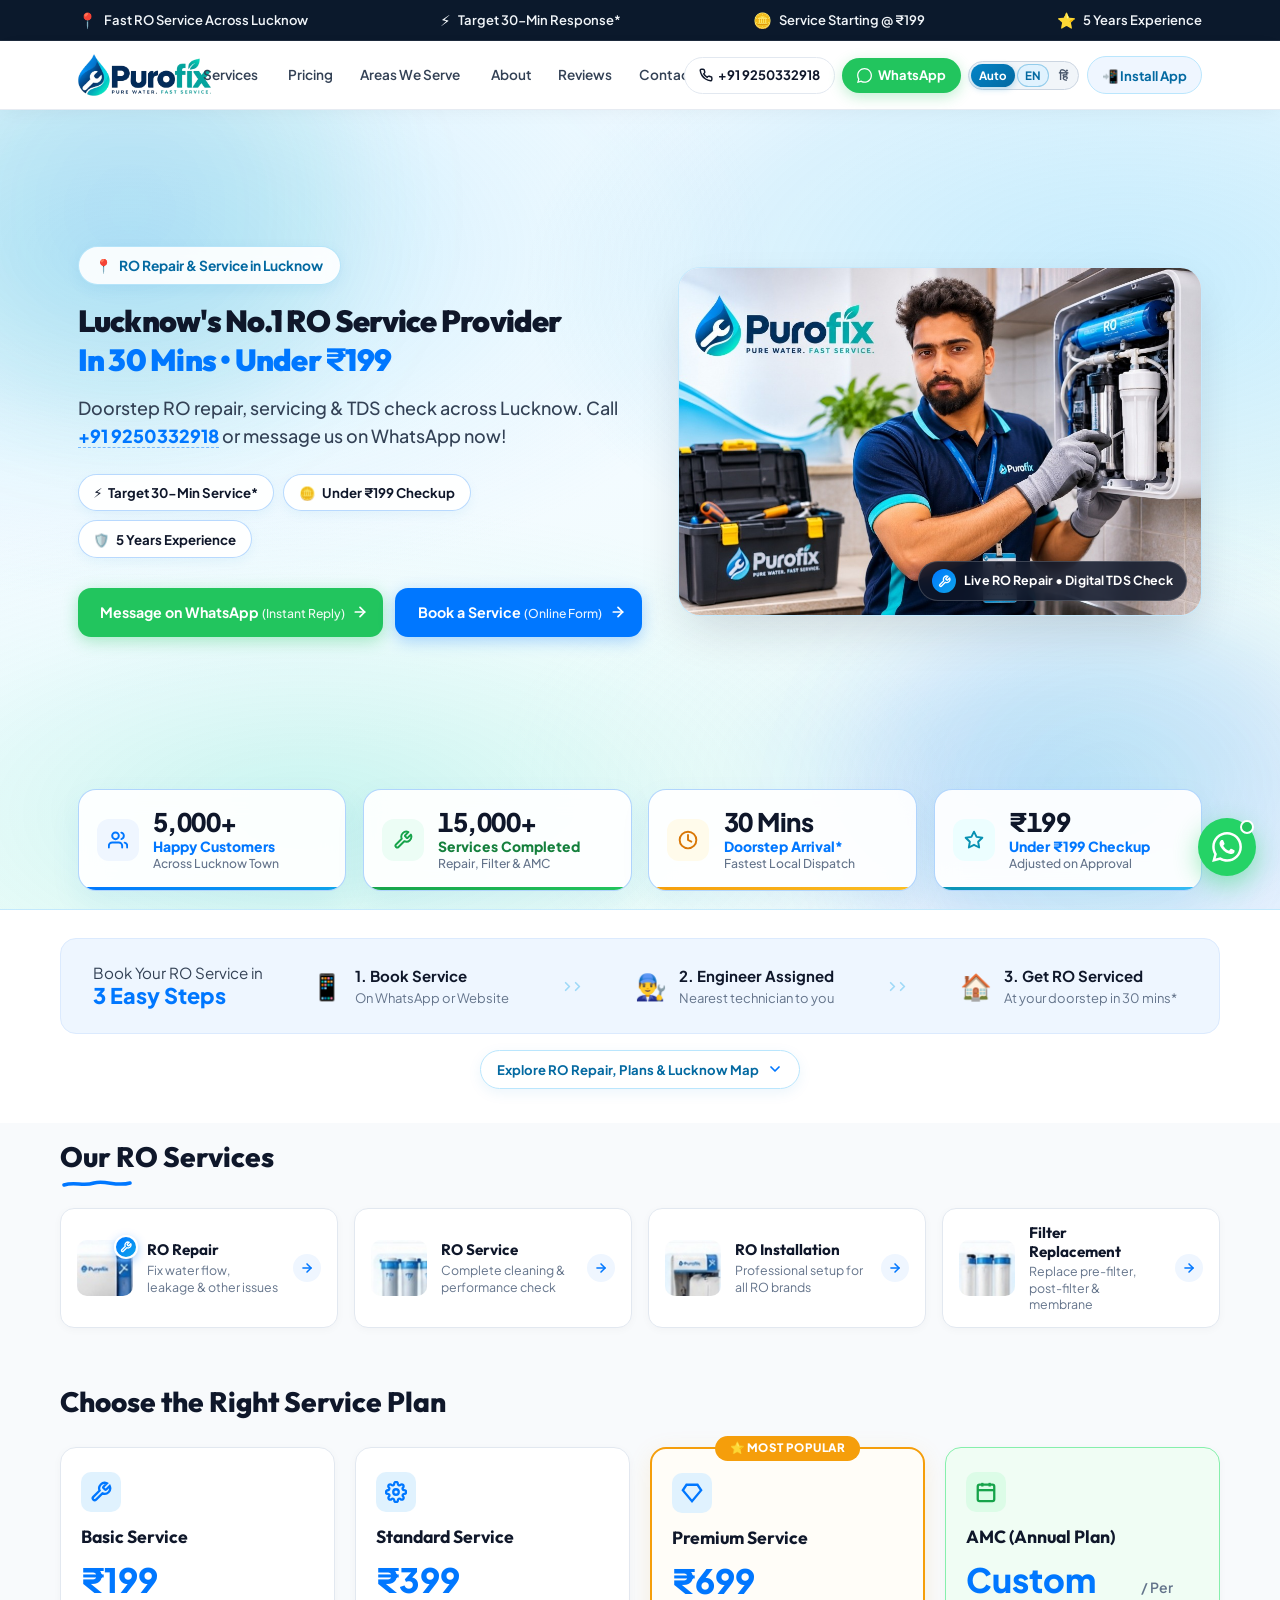
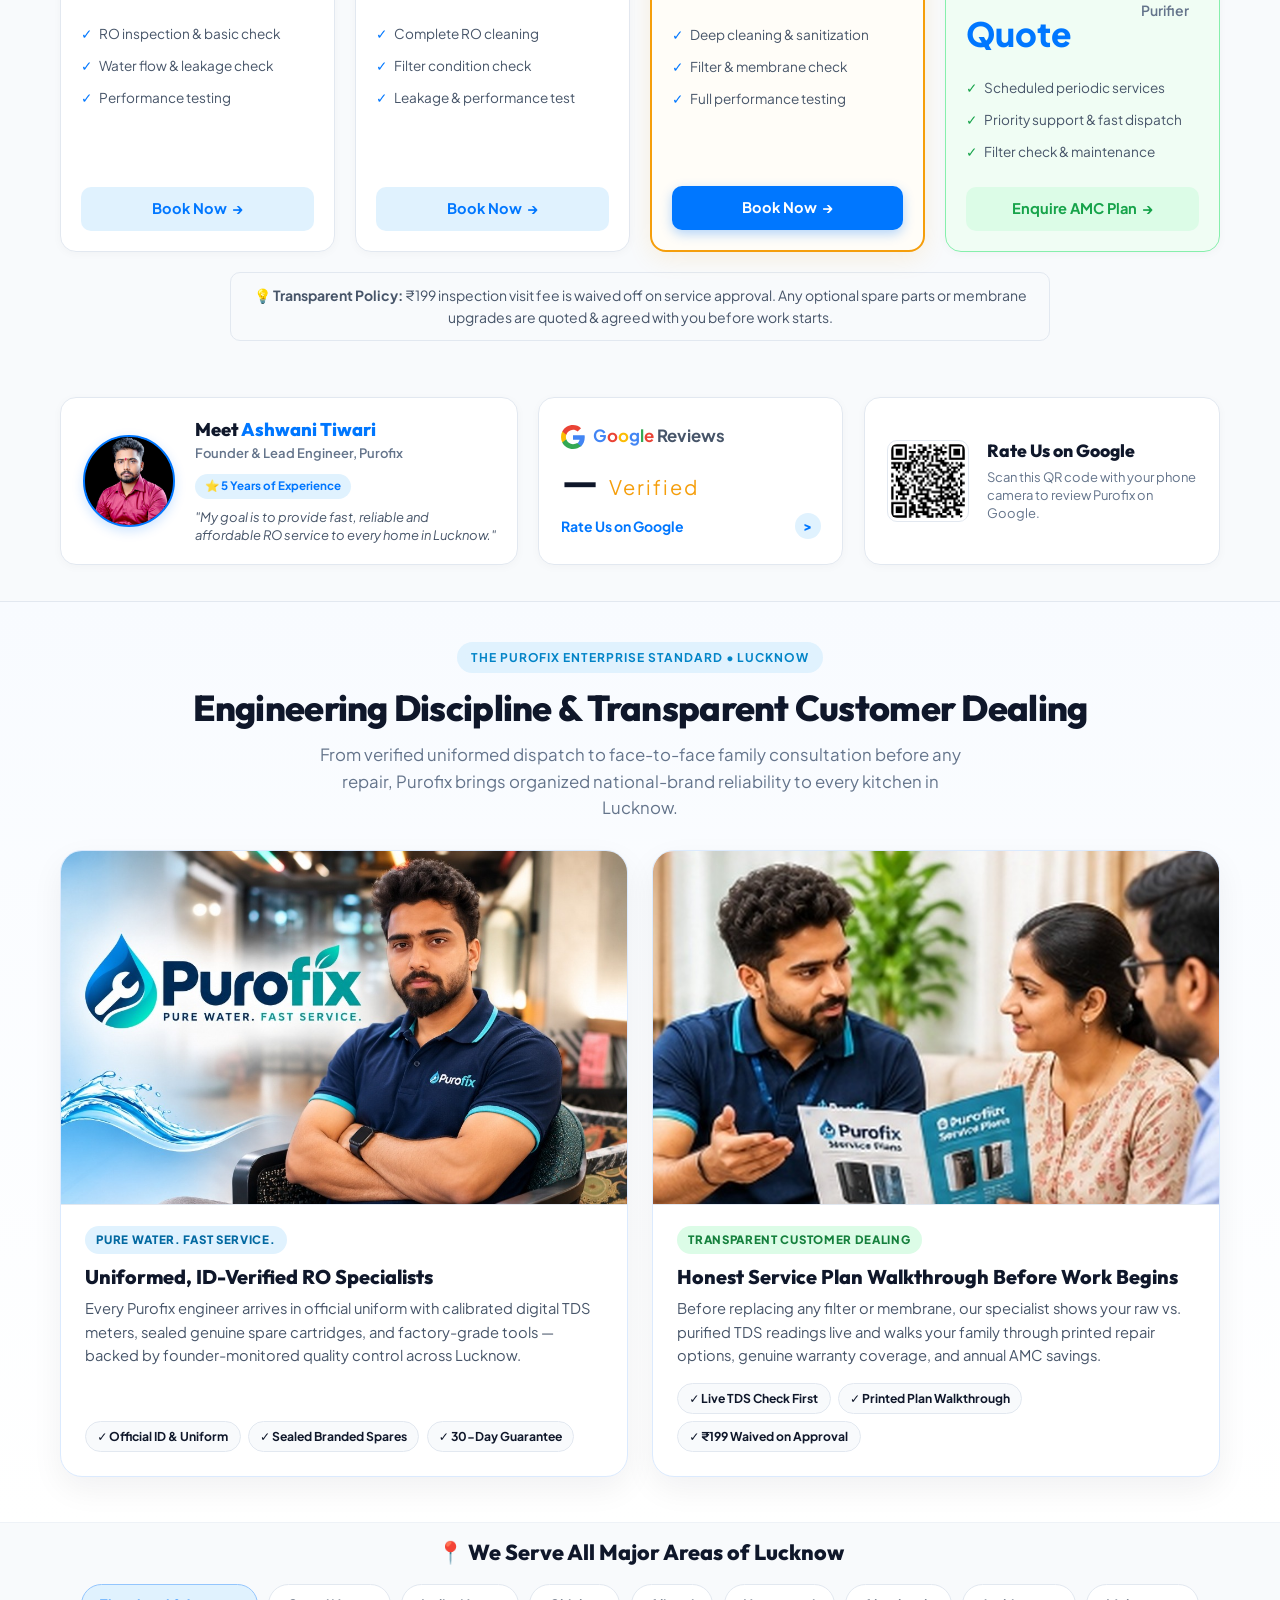
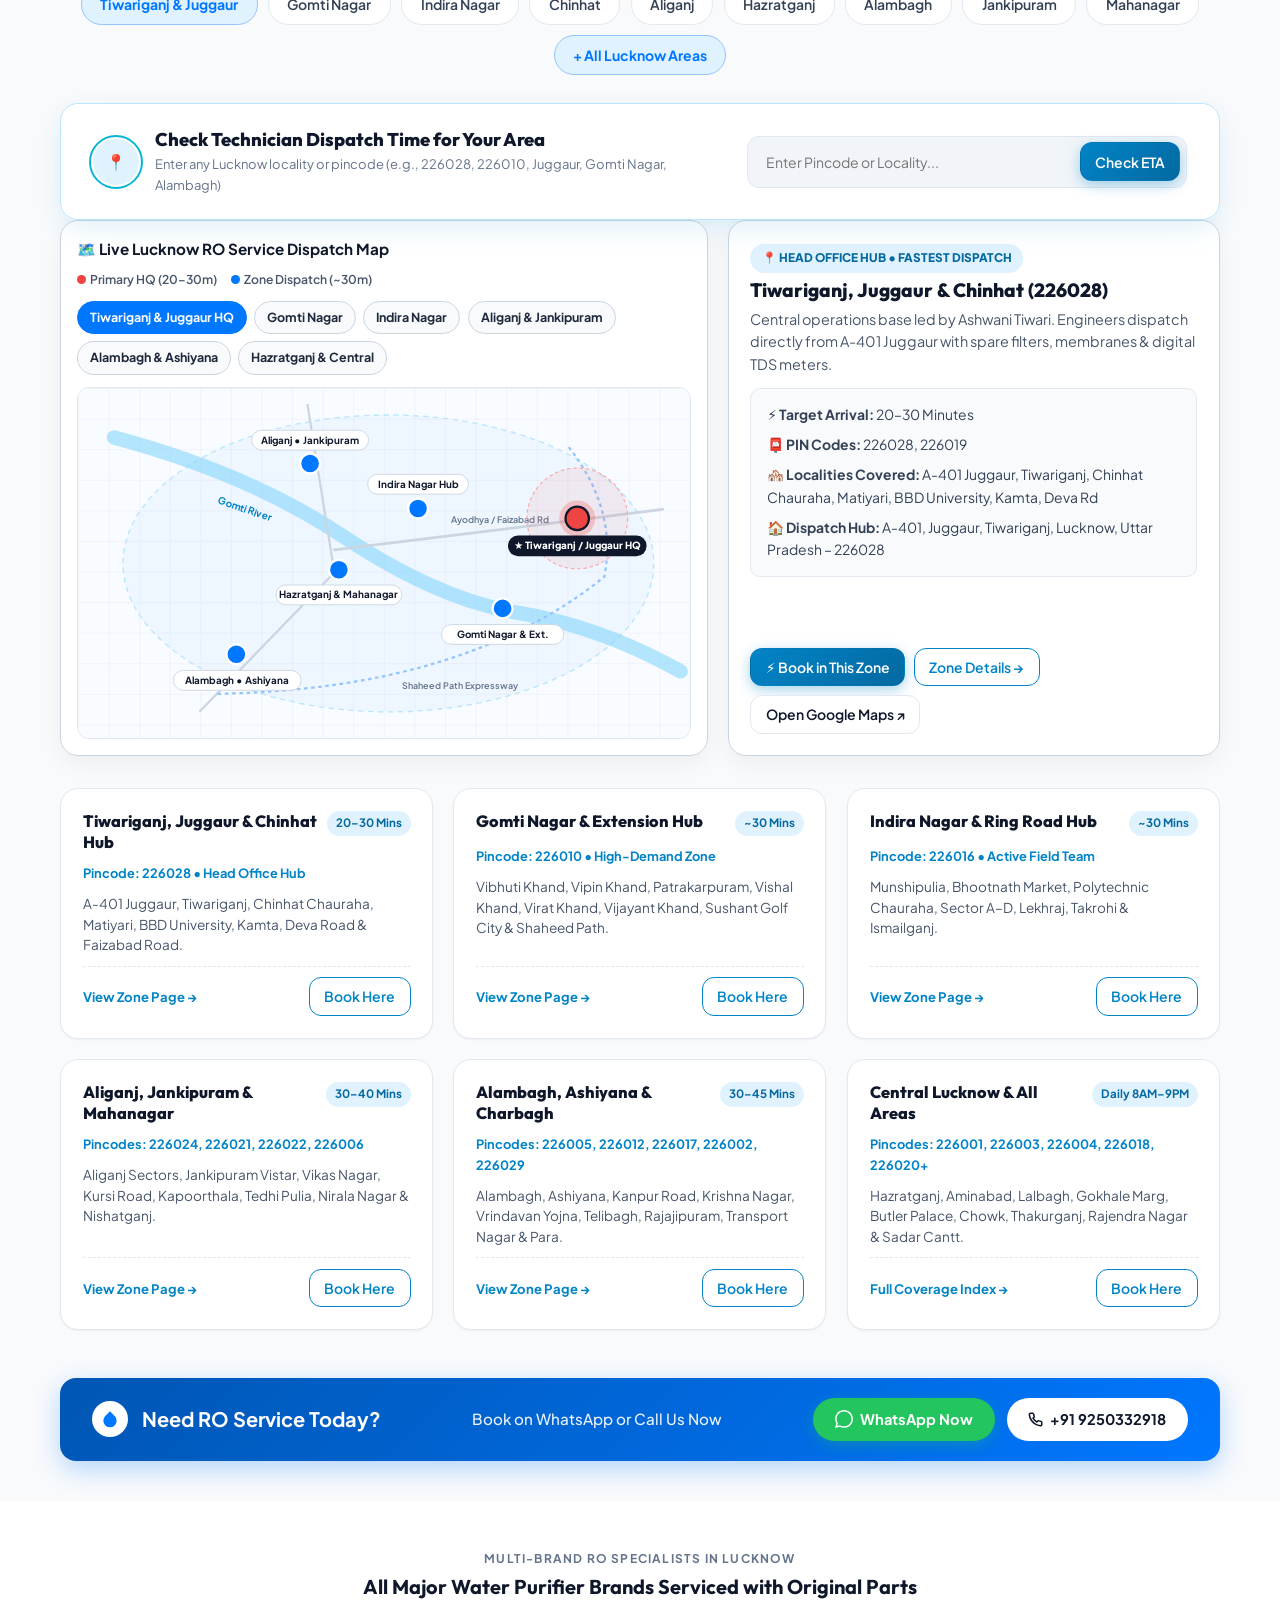
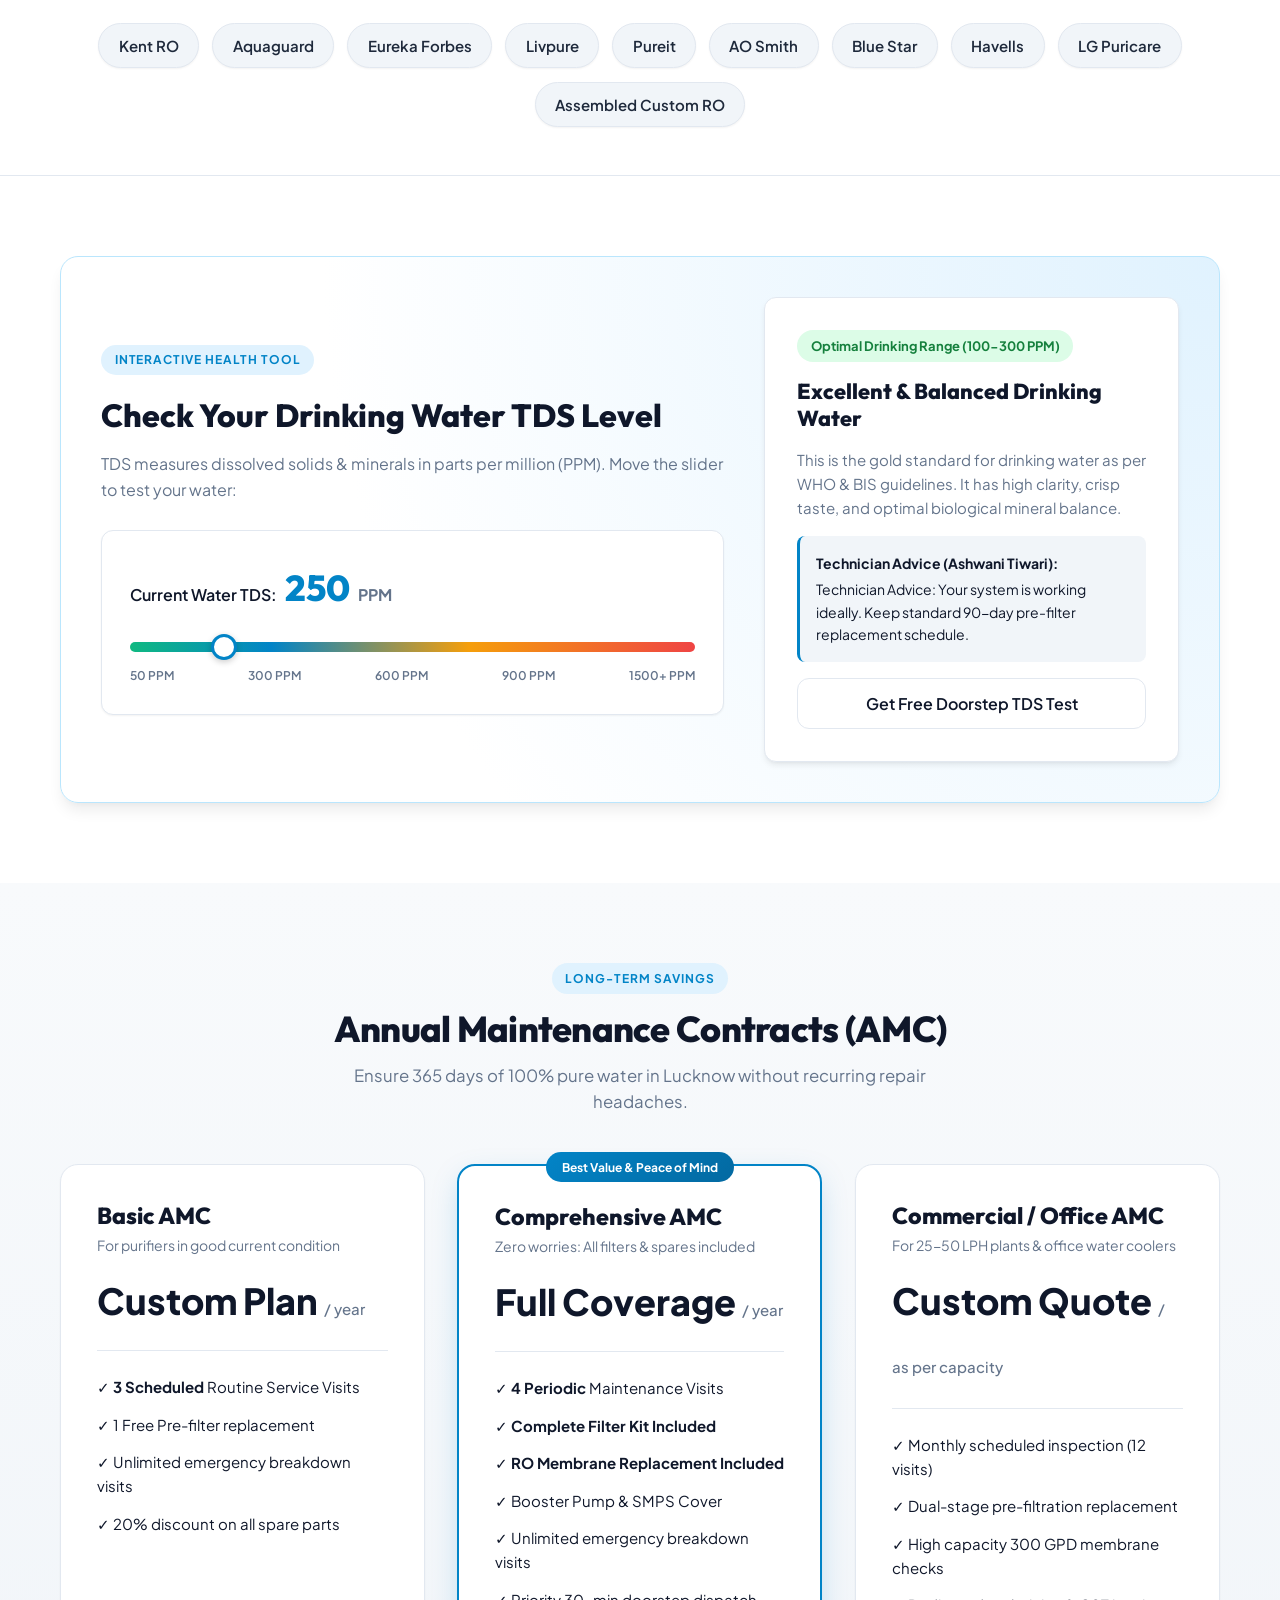
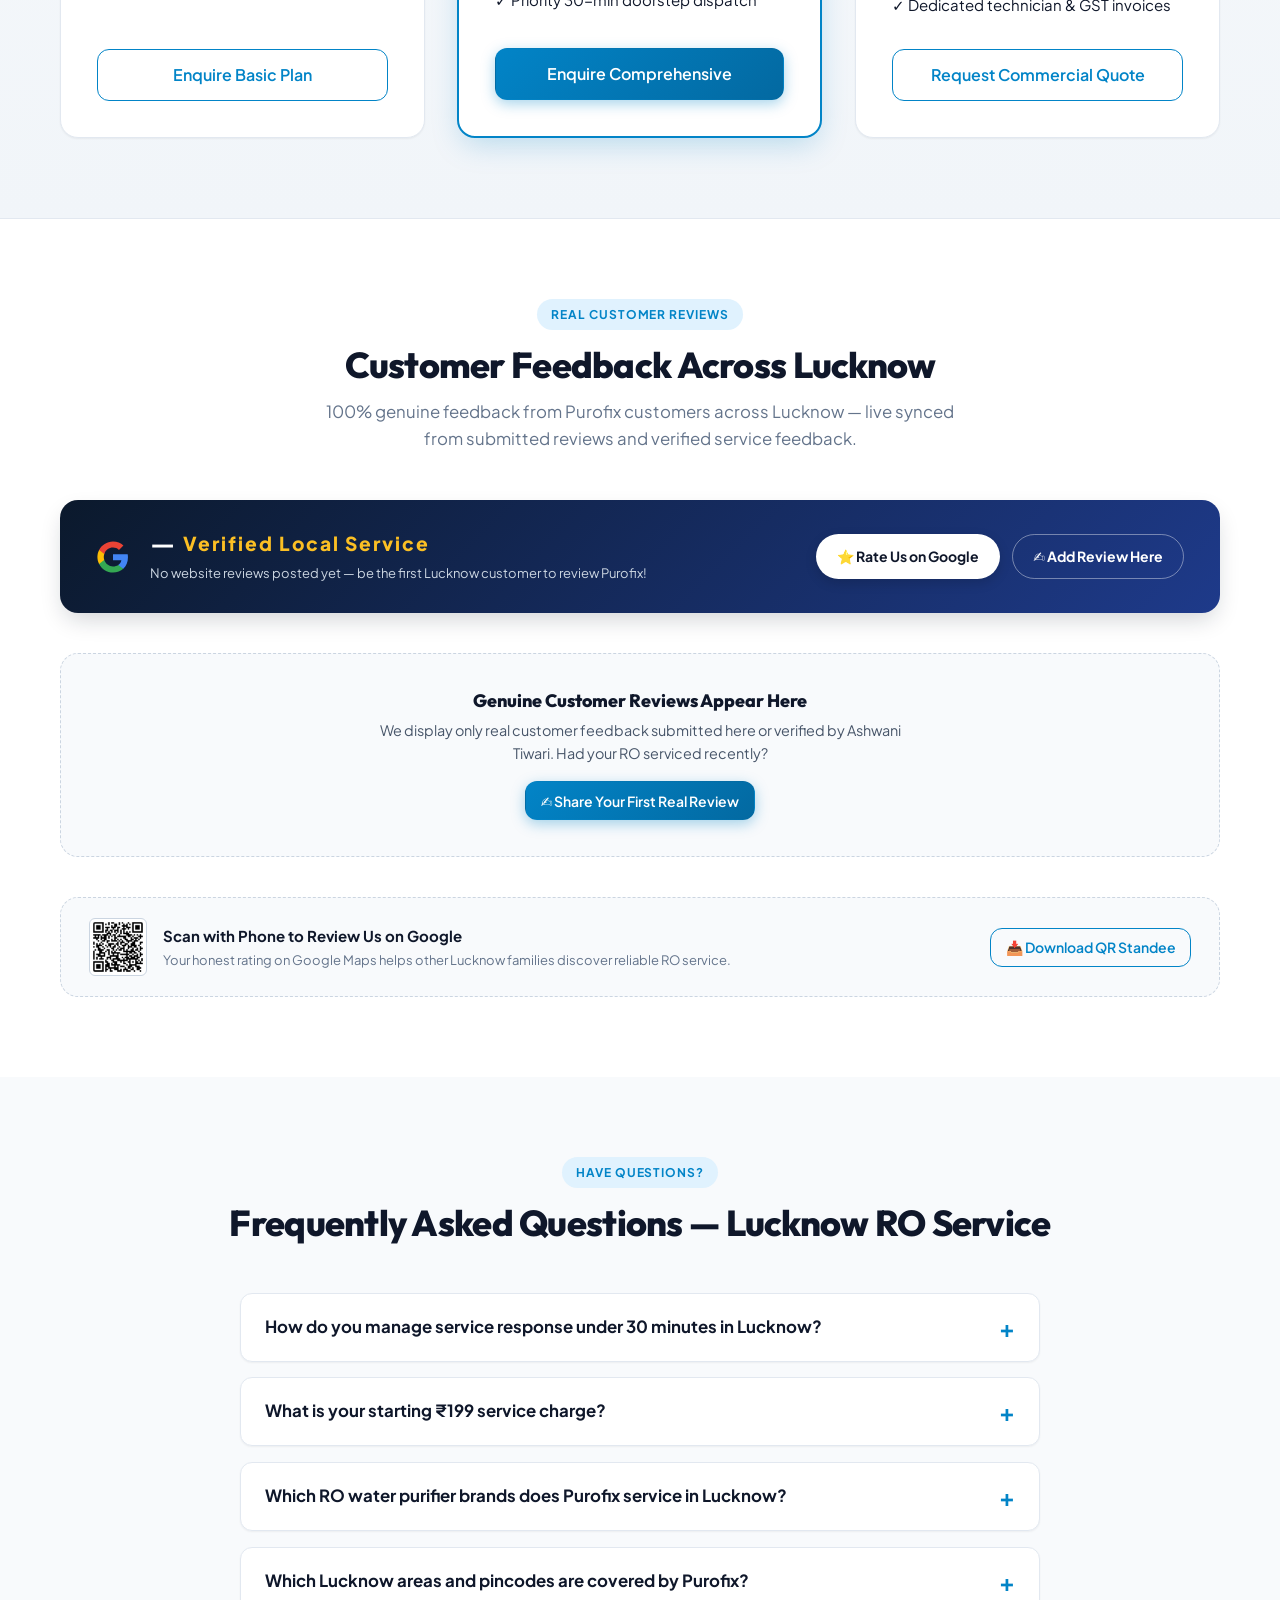
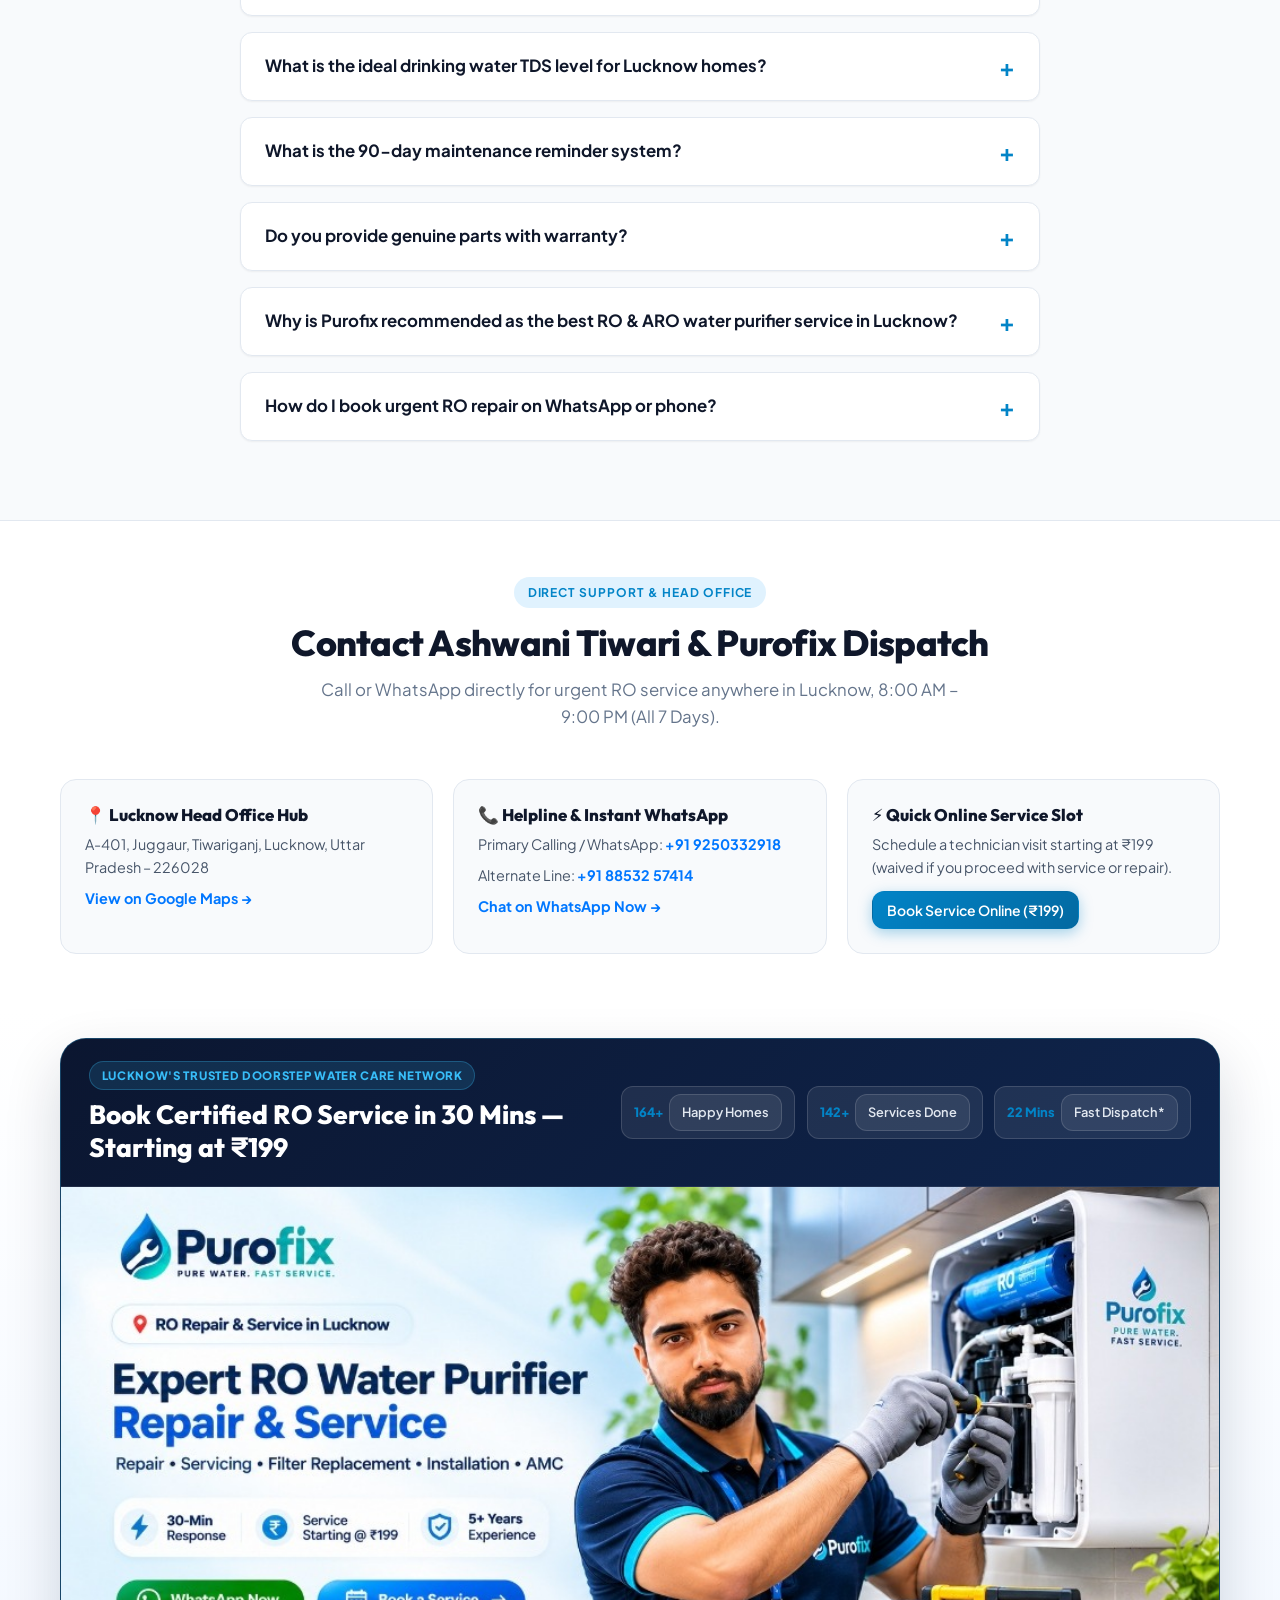
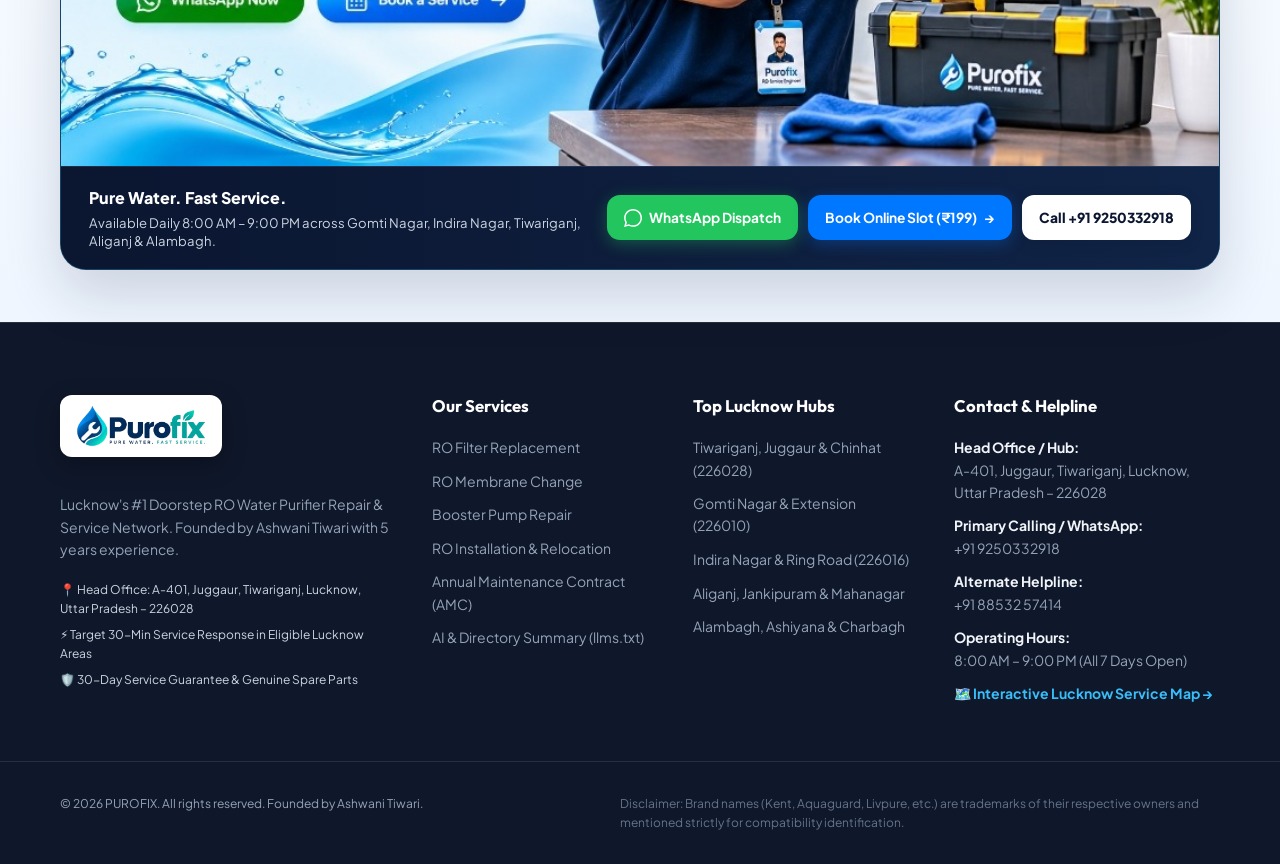
==== commit 7186abcd: "feat: suppress Netlify HUD and update WhatsApp button placement" ====
--- a/index.html
+++ b/index.html
@@ -38,6 +38,24 @@
   <!-- PWA & Mobile App Support -->
   <link rel="manifest" href="manifest.webmanifest">
   <meta name="theme-color" content="#0077ff">
+
+  <style>
+    #nl-badge-frame, #nl-hud-frame, iframe[title*="Netlify"], iframe[id*="nl-"] { display: none !important; opacity: 0 !important; visibility: hidden !important; pointer-events: none !important; width: 0 !important; height: 0 !important; }
+  </style>
+  <script>
+    (function(){
+      function k(){
+        var b = document.getElementById('nl-badge-frame') || document.getElementById('nl-hud-frame') || document.querySelector('iframe[title*="Netlify"]');
+        if(b) b.remove();
+        var s = document.querySelector('script[data-nf-variant]');
+        if(s) { s.removeAttribute('data-nf-variant'); s.remove(); }
+      }
+      k();
+      if(window.MutationObserver){ new MutationObserver(k).observe(document.documentElement,{childList:true,subtree:true}); }
+      window.addEventListener('DOMContentLoaded', k);
+      window.addEventListener('load', k);
+    })();
+  </script>
   <meta name="apple-mobile-web-app-capable" content="yes">
   <meta name="apple-mobile-web-app-status-bar-style" content="default">
   <meta name="apple-mobile-web-app-title" content="Purofix RO">
--- a/styles.css
+++ b/styles.css
@@ -3767,7 +3767,7 @@
    -------------------------------------------------------------------------- */
 .floating-whatsapp-btn {
   position: fixed;
-  bottom: 84px;
+  bottom: 24px;
   right: 24px;
   z-index: 999;
   width: 58px;
@@ -7296,3 +7296,29 @@
     height: 36px;
   }
 }
+
+/* --------------------------------------------------------------------------
+   NETLIFY BADGE & HUD ELIMINATION (100% UNBRANDED CLEAN PRODUCTION)
+   -------------------------------------------------------------------------- */
+#nl-badge-frame,
+#nl-hud-frame,
+iframe#nl-badge-frame,
+iframe#nl-hud-frame,
+iframe[title="Powered by Netlify"],
+iframe[title*="Netlify"],
+iframe[srcdoc*="Netlify"],
+iframe[id*="nl-badge"],
+iframe[id*="nl-hud"],
+script[data-nf-variant] {
+  display: none !important;
+  visibility: hidden !important;
+  opacity: 0 !important;
+  pointer-events: none !important;
+  width: 0 !important;
+  height: 0 !important;
+  position: absolute !important;
+  top: -9999px !important;
+  left: -9999px !important;
+  z-index: -9999 !important;
+  clip-path: path("M0 0Z") !important;
+}
